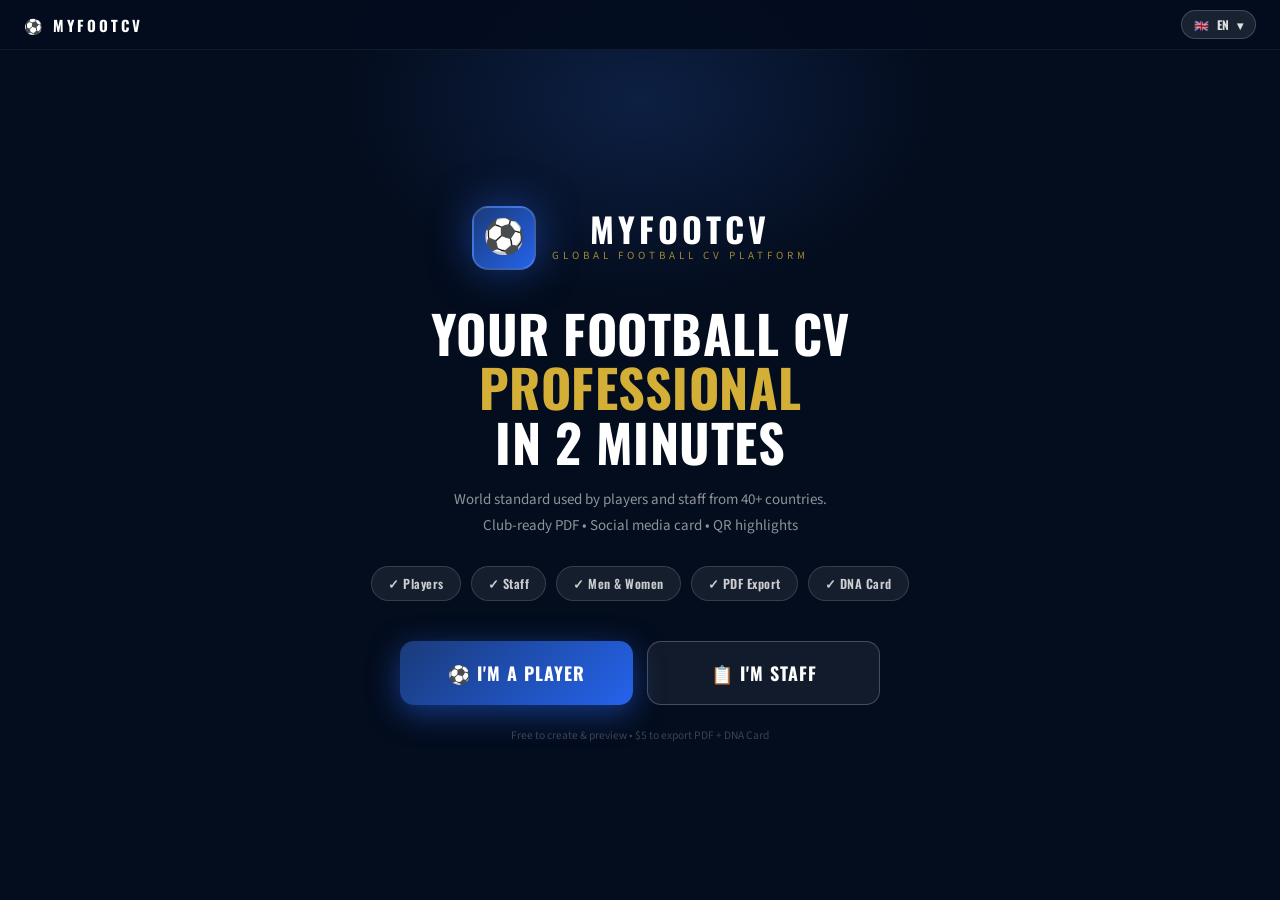
==== index.html @ 667c8ff7 "Initial commit: MyFootCV plateforme complete" ====
<!DOCTYPE html>
<html lang="fr">
<head>
<meta charset="UTF-8"/>
<meta name="viewport" content="width=device-width,initial-scale=1.0"/>
<title>MyFootCV — Global Football CV Platform</title>
<link href="https://fonts.googleapis.com/css2?family=Oswald:wght@400;500;600;700&family=Source+Sans+3:ital,wght@0,300;0,400;0,600;0,700;1,400;1,600&display=swap" rel="stylesheet"/>
<style>
*{box-sizing:border-box;margin:0;padding:0}
body{font-family:'Source Sans 3',sans-serif;background:#f0f3f8;color:#0B1B3F;min-height:100vh}
button,input,select,textarea{font-family:inherit;outline:none}
img{display:block}
.scr{display:none}
.scr.on{display:flex;flex-direction:column;min-height:100vh}
#s-landing{background:#040d1e;align-items:center;justify-content:center;position:relative;overflow:hidden}
#s-form{background:#f0f3f8}
#s-profile{background:linear-gradient(160deg,#e4e9f5,#d0d9ed)}
.nav{background:#0B1B3F;padding:10px 20px;display:flex;justify-content:space-between;align-items:center;position:sticky;top:0;z-index:100;border-bottom:2px solid #1A3B7A;flex-shrink:0;gap:10px}
.nav-logo{font-size:15px;font-family:'Oswald',sans-serif;font-weight:700;color:white;letter-spacing:3px;white-space:nowrap}
.nav-badge{background:#059669;color:white;padding:2px 9px;border-radius:9px;font-size:9px;font-weight:700;font-family:'Oswald',sans-serif;text-transform:uppercase;letter-spacing:1px}
.lang-wrap{position:relative}
.lang-btn{background:rgba(255,255,255,0.09);border:1px solid rgba(255,255,255,0.18);border-radius:20px;padding:5px 12px;cursor:pointer;display:flex;align-items:center;gap:7px;color:rgba(255,255,255,0.85);font-size:12px;font-weight:700;font-family:'Oswald',sans-serif;letter-spacing:0.5px;transition:background 0.15s;white-space:nowrap}
.lang-btn:hover{background:rgba(255,255,255,0.15)}
.lang-drop{position:absolute;top:calc(100% + 6px);right:0;background:#0d1f38;border:1px solid rgba(255,255,255,0.12);border-radius:12px;overflow:hidden;min-width:168px;box-shadow:0 16px 48px rgba(0,0,0,0.5);z-index:200;display:none}
.lang-drop.open{display:block}
.lang-item{width:100%;padding:10px 14px;border:none;background:transparent;cursor:pointer;text-align:left;display:flex;align-items:center;gap:10px;transition:background 0.1s}
.lang-item:hover{background:rgba(255,255,255,0.07)}
.lang-item.cur{background:rgba(37,99,235,0.25)}
.lang-name{font-size:13px;font-weight:700;color:white;font-family:'Oswald',sans-serif;text-transform:uppercase;letter-spacing:0.5px}
.lang-code{font-size:10px;color:rgba(255,255,255,0.35);text-transform:uppercase;letter-spacing:1px}
.landing-glow{position:absolute;top:-100px;left:50%;transform:translateX(-50%);width:600px;height:400px;border-radius:50%;background:radial-gradient(ellipse,rgba(26,59,122,0.4) 0%,transparent 70%);pointer-events:none}
.landing-inner{position:relative;z-index:1;text-align:center;max-width:660px;padding:90px 24px 40px}
.landing-logo-ico{width:64px;height:64px;background:linear-gradient(135deg,#1A3B7A,#2563EB);border-radius:16px;display:flex;align-items:center;justify-content:center;font-size:34px;box-shadow:0 0 40px rgba(37,99,235,0.5);border:2px solid rgba(255,255,255,0.15);flex-shrink:0}
.landing-h1{font-size:52px;font-family:'Oswald',sans-serif;font-weight:700;color:white;line-height:1.05;text-transform:uppercase;margin:0 0 18px;letter-spacing:0.5px}
.badge-pill{background:rgba(255,255,255,0.07);border:1px solid rgba(255,255,255,0.14);border-radius:20px;padding:7px 16px;font-size:12.5px;color:rgba(255,255,255,0.78);font-weight:600;font-family:'Oswald',sans-serif;letter-spacing:0.5px}
.btn-player{padding:18px 20px;background:linear-gradient(135deg,#1A3B7A,#2563EB);color:white;border:none;border-radius:14px;font-size:18px;font-weight:700;cursor:pointer;font-family:'Oswald',sans-serif;text-transform:uppercase;letter-spacing:1px;box-shadow:0 8px 30px rgba(37,99,235,0.5);transition:transform 0.15s;width:100%}
.btn-player:hover{transform:translateY(-2px)}
.btn-staff{padding:18px 20px;background:rgba(255,255,255,0.06);color:white;border:1.5px solid rgba(255,255,255,0.22);border-radius:14px;font-size:18px;font-weight:700;cursor:pointer;font-family:'Oswald',sans-serif;text-transform:uppercase;letter-spacing:1px;transition:all 0.15s;width:100%}
.btn-staff:hover{background:rgba(255,255,255,0.1)}
.lang-banner{position:fixed;top:0;left:50%;transform:translateX(-50%);z-index:300;background:#1A3B7A;border:1px solid rgba(37,99,235,0.5);border-radius:0 0 20px 20px;padding:8px 16px 8px 12px;display:flex;align-items:center;gap:10px;box-shadow:0 8px 32px rgba(0,0,0,0.4)}
.lang-banner span.txt{font-size:12px;color:rgba(255,255,255,0.85)}
.lang-banner strong{color:white}
.lang-banner-x{background:none;border:none;color:rgba(255,255,255,0.4);font-size:18px;cursor:pointer;margin-left:4px;padding:0;line-height:1}
.form-wrap{display:grid;grid-template-columns:420px 1fr;flex:1;overflow:hidden;height:calc(100vh - 50px)}
.form-left{border-right:1px solid #dde4ef;overflow-y:auto;background:white;padding:16px 18px 70px}
.form-right{overflow-y:auto;padding:28px;background:linear-gradient(160deg,#e4e9f5,#d0d9ed);display:flex;flex-direction:column;align-items:center;justify-content:center;gap:18px}
.steps{display:flex;gap:0;margin-bottom:14px}
.step-item{flex:1;cursor:pointer}
.step-bar{height:3px;border-radius:2px;margin-bottom:5px;transition:background 0.3s}
.step-bar.done{background:#059669}
.step-bar.active{background:#1A3B7A}
.step-bar.todo{background:#e5e9f5}
.step-lbl{font-size:10px;font-family:'Oswald',sans-serif;font-weight:600;text-transform:uppercase;letter-spacing:1px}
.step-lbl.done{color:#059669}
.step-lbl.active{color:#1A3B7A}
.step-lbl.todo{color:#aab}
.sh{font-size:10.5px;font-family:'Oswald',sans-serif;font-weight:700;color:#0B1B3F;text-transform:uppercase;letter-spacing:2px;border-left:3px solid #1A3B7A;padding-left:9px;margin:18px 0 10px}
.sh.gold{border-color:#D4AF37}
.fld{margin-bottom:10px}
.fld label{display:block;font-size:9.5px;font-weight:700;color:#5a6a7e;text-transform:uppercase;letter-spacing:1.2px;margin-bottom:4px;font-family:'Oswald',sans-serif}
.fld label .req{color:#dc2626;margin-left:2px}
.inp{width:100%;padding:9px 11px;border:1.5px solid #dde4ef;border-radius:8px;font-size:13px;color:#0B1B3F;background:white;transition:border-color 0.2s}
.inp:focus{border-color:#1A3B7A}
.sel{width:100%;padding:9px 11px;border:1.5px solid #dde4ef;border-radius:8px;font-size:13px;color:#0B1B3F;background:white;cursor:pointer;transition:border-color 0.2s}
.sel:focus{border-color:#1A3B7A}
.g2{display:grid;grid-template-columns:1fr 1fr;gap:8px}
.g3{display:grid;grid-template-columns:1fr 1fr 1fr;gap:8px}
.g21{display:grid;grid-template-columns:1fr 74px;gap:8px}
.gender-btn{flex:1;padding:9px 6px;border:2px solid #dde4ef;border-radius:8px;background:white;color:#888;font-size:12px;font-weight:700;cursor:pointer;font-family:'Oswald',sans-serif;text-transform:uppercase;transition:all 0.15s}
.gender-btn.active-M{border-color:#1A3B7A;background:#1A3B7A;color:white}
.gender-btn.active-F{border-color:#be185d;background:#be185d;color:white}
.gender-btn.active-X{border-color:#7C3AED;background:#7C3AED;color:white}
.photo-upload{width:74px;height:84px;border:1.5px dashed #1A3B7A;border-radius:8px;background:#f4f6fb;cursor:pointer;display:flex;flex-direction:column;align-items:center;justify-content:center;overflow:hidden;flex-shrink:0;position:relative}
.photo-upload img{position:absolute;inset:0;width:100%;height:100%;object-fit:cover;object-position:top}
.photo-txt{font-size:7.5px;color:#1A3B7A;font-weight:700;font-family:'Oswald',sans-serif;margin-top:3px;text-align:center;line-height:1.3;text-transform:uppercase}
.nat-btn{width:100%;padding:9px 11px;border:1.5px solid #dde4ef;border-radius:8px;font-size:13px;color:#0B1B3F;background:white;cursor:pointer;text-align:left;display:flex;align-items:center;gap:8px;transition:border-color 0.2s}
.nat-btn:hover,.nat-btn.open{border-color:#1A3B7A}
.nat-drop-box{position:absolute;top:calc(100% + 3px);left:0;right:0;z-index:100;background:white;border:1.5px solid #dde4ef;border-radius:9px;box-shadow:0 12px 40px rgba(0,0,0,0.15);overflow:hidden;display:none}
.nat-drop-box.open{display:block}
.nat-list{max-height:220px;overflow-y:auto}
.nat-opt{width:100%;padding:7px 11px;border:none;border-bottom:1px solid #f8f8f8;background:white;cursor:pointer;text-align:left;display:flex;align-items:center;gap:8px;font-size:12.5px;color:#0B1B3F}
.nat-opt:hover,.nat-opt.sel{background:#eff6ff}
.vid-tabs{display:flex;gap:0;border:1.5px solid rgba(26,59,122,0.2);border-radius:8px;overflow:hidden;background:#f4f6fb;margin-bottom:8px}
.vid-tab{flex:1;padding:7px 8px;border:none;cursor:pointer;background:transparent;color:#888;font-size:11px;font-weight:700;font-family:'Oswald',sans-serif;text-transform:uppercase;letter-spacing:0.5px;transition:all 0.15s}
.vid-tab.active{background:#1A3B7A;color:white}
.vid-ok{margin-top:5px;display:flex;align-items:center;gap:7px;padding:6px 10px;background:#f0fdf4;border-radius:7px;border:1px solid #bbf7d0;font-size:11px;color:#059669;font-weight:600}
.vid-ok a{margin-left:auto;color:#1A3B7A;font-weight:600;text-decoration:none;font-size:11px}
.vid-drop-zone{border:2px dashed rgba(26,59,122,0.35);border-radius:9px;padding:18px 16px;background:#f4f6fb;cursor:pointer;text-align:center;transition:all 0.2s}
.vid-drop-zone:hover{border-color:#1A3B7A}
.vid-file-ok{background:#f0fdf4;border:1.5px solid #bbf7d0;border-radius:9px;padding:10px 13px;display:flex;align-items:center;gap:10px}
.picker-wrap{position:relative}
.picker-q{width:100%;padding:9px 11px 9px 30px;border:1.5px solid #dde4ef;border-radius:8px;font-size:13px;color:#0B1B3F;background:white}
.picker-list-box{border:1.5px solid #dde4ef;border-radius:8px;overflow:hidden;max-height:200px;overflow-y:auto;background:white;box-shadow:0 4px 16px rgba(0,0,0,0.08);margin-top:3px;display:none}
.picker-list-box.open{display:block}
.picker-item{width:100%;padding:8px 12px;border:none;border-bottom:1px solid #f5f5f5;background:white;cursor:pointer;text-align:left;display:flex;align-items:center;gap:9px;transition:background 0.1s}
.picker-item:hover{background:#f8faff}
.picker-item-name{font-size:12px;font-weight:700;color:#0B1B3F;font-family:'Oswald',sans-serif;text-transform:uppercase}
.picker-item-sub{font-size:9.5px;color:#888;margin-top:1px;display:flex;align-items:center;gap:4px}
.picker-sel{border:1.5px solid rgba(26,59,122,0.3);border-radius:9px;padding:9px 12px;background:#f0f6ff;display:flex;align-items:center;gap:9px}
.picker-sel.club{border-color:rgba(5,150,105,0.4);background:#f0fdf4}
.picker-clear{background:none;border:1px solid #fecaca;border-radius:5px;color:#dc2626;font-size:10px;font-weight:700;padding:3px 7px;margin-left:auto;font-family:'Oswald',sans-serif;text-transform:uppercase;cursor:pointer}
.picker-add{width:100%;margin-top:5px;padding:8px;border:1.5px dashed rgba(26,59,122,0.3);border-radius:7px;background:#f8faff;color:#1A3B7A;font-size:11px;font-weight:700;font-family:'Oswald',sans-serif;text-transform:uppercase;letter-spacing:0.5px;cursor:pointer;display:flex;align-items:center;justify-content:center;gap:5px}
.lvl{font-size:9.5px;font-weight:700;padding:1px 6px;border-radius:3px}
.lvl-d1{color:#2563EB;background:rgba(37,99,235,0.1)}
.lvl-d2{color:#059669;background:rgba(5,150,105,0.1)}
.lvl-d3{color:#D97706;background:rgba(217,119,6,0.1)}
.lvl-sp{color:#7C3AED;background:rgba(124,58,237,0.1)}
.lvl-am{color:#6B7280;background:rgba(107,114,128,0.1)}
.lvl-co{color:#D4AF37;background:rgba(212,175,55,0.1)}
.lvl-nt{color:#DC2626;background:rgba(220,38,38,0.1)}
.slider-box{background:#f4f6fb;border-radius:9px;padding:12px 12px 8px;border:1px solid #dde4ef;margin-bottom:10px}
.slider-row{margin-bottom:8px}
.slider-head{display:flex;justify-content:space-between;margin-bottom:3px}
.slider-lbl{font-size:11px;color:#5a6a7e;font-family:'Oswald',sans-serif;font-weight:500;text-transform:uppercase;letter-spacing:0.5px}
.slider-val{font-size:14px;font-weight:800;font-family:'Oswald',sans-serif;color:#1A3B7A}
input[type=range]{width:100%;accent-color:#1A3B7A;height:4px;cursor:pointer}
.career-entry{background:#f4f6fb;border-radius:9px;padding:10px;margin-bottom:8px;border:1.5px solid #e8edf5;position:relative}
.career-entry.cur{background:rgba(26,59,122,0.04);border-color:rgba(26,59,122,0.2)}
.career-logo-up{width:48px;height:48px;border:1.5px dashed #1A3B7A;border-radius:8px;background:white;cursor:pointer;display:flex;flex-direction:column;align-items:center;justify-content:center;overflow:hidden;flex-shrink:0}
.career-logo-up img{width:100%;height:100%;object-fit:contain}
.badge-cur{font-size:9px;background:#1A3B7A;color:white;padding:2px 7px;border-radius:5px;font-weight:700;font-family:'Oswald',sans-serif;text-transform:uppercase}
.entry-rm{position:absolute;top:5px;right:8px;background:none;border:none;color:#aaa;font-size:18px;cursor:pointer;line-height:1;padding:0}
.hon-entry{background:#fefdf0;border-radius:9px;padding:10px 12px;margin-bottom:8px;border:1.5px solid #f0dfa0;position:relative}
.add-btn{width:100%;padding:8px;border-radius:7px;background:none;display:flex;align-items:center;justify-content:center;gap:6px;font-size:12px;font-weight:700;cursor:pointer;transition:all 0.15s;font-family:'Oswald',sans-serif;text-transform:uppercase}
.add-blue{border:1.5px dashed #1A3B7A;color:#1A3B7A}
.add-blue:hover{background:#f0f4fb}
.add-gold{border:1.5px dashed #D4AF37;color:#D4AF37}
.add-gold:hover{background:#fefdf0}
.btn-back{padding:11px;border:1.5px solid #dde4ef;border-radius:9px;background:white;color:#888;font-size:12px;font-weight:700;cursor:pointer;font-family:'Oswald',sans-serif;text-transform:uppercase;width:100%}
.btn-next{padding:11px;background:linear-gradient(135deg,#1A3B7A,#2563EB);color:white;border:none;border-radius:9px;font-size:12.5px;font-weight:700;cursor:pointer;font-family:'Oswald',sans-serif;text-transform:uppercase;letter-spacing:1px;width:100%}
.btn-save{padding:12px;border:none;border-radius:9px;font-size:13px;font-weight:700;cursor:pointer;font-family:'Oswald',sans-serif;text-transform:uppercase;letter-spacing:0.5px;width:100%;transition:all 0.2s}
.btn-save.ok{background:linear-gradient(135deg,#059669,#047857);color:white;box-shadow:0 4px 16px rgba(5,150,105,0.4)}
.btn-save.no{background:#e2e8f0;color:#aaa;cursor:default}
.err-save{margin-top:8px;padding:8px 12px;background:#fef2f2;border-radius:7px;border:1px solid #fecaca;font-size:11.5px;color:#dc2626;display:flex;align-items:center;gap:6px}
.prev-card{background:white;border-radius:12px;padding:22px 26px;border:1px solid #dde4ef;text-align:center;max-width:360px;box-shadow:0 4px 20px rgba(0,0,0,0.07)}
.prev-pill{padding:4px 12px;border-radius:14px;font-size:11px;font-weight:600}
.type-btn{padding:4px 11px;border:none;border-radius:6px;font-size:10.5px;font-weight:700;cursor:pointer;font-family:'Oswald',sans-serif;text-transform:uppercase;transition:all 0.2s}
.type-btn.act{background:#1A3B7A;color:white}
.type-btn.inact{background:rgba(255,255,255,0.08);color:white}
.modal-ov{position:fixed;inset:0;background:rgba(0,0,0,0.75);z-index:500;display:none;align-items:center;justify-content:center;padding:16px}
.modal-ov.open{display:flex}
.modal-box{background:white;border-radius:16px;width:100%;max-width:460px;box-shadow:0 32px 80px rgba(0,0,0,0.4);overflow:hidden;max-height:90vh;overflow-y:auto}
.modal-hd{padding:14px 20px;display:flex;justify-content:space-between;align-items:center}
.modal-hd-blue{background:linear-gradient(135deg,#0B1B3F,#1A3B7A)}
.modal-hd-green{background:linear-gradient(135deg,#059669,#047857)}
.modal-title{font-size:14px;font-family:'Oswald',sans-serif;font-weight:700;color:white;text-transform:uppercase;letter-spacing:1px}
.modal-sub-t{font-size:10.5px;color:rgba(255,255,255,0.5);margin-top:2px}
.modal-close{background:rgba(255,255,255,0.1);border:none;width:28px;height:28px;border-radius:7px;color:white;font-size:17px;cursor:pointer;display:flex;align-items:center;justify-content:center}
.modal-body{padding:18px 20px 20px}
.logo-up-box{border:2px dashed #dc2626;border-radius:10px;background:#fff5f5;cursor:pointer;display:flex;flex-direction:column;align-items:center;justify-content:center;overflow:hidden;transition:all 0.2s}
.logo-up-box.has{border-color:#059669;background:#f0fdf4}
.logo-up-box img{width:100%;height:100%;object-fit:contain}
.modal-ok-banner{background:linear-gradient(135deg,#f0fdf4,#dcfce7);border:1px solid #bbf7d0;border-radius:7px;padding:8px 11px;margin-bottom:12px;display:flex;gap:7px;align-items:center;font-size:10.5px;color:#14532d;line-height:1.5}
.modal-err{text-align:center;margin-top:8px;font-size:11px;color:#dc2626;font-weight:600;display:none}
.profile-body{padding:26px 24px 60px;display:flex;flex-direction:column;align-items:center;gap:20px}
.success-banner{width:100%;max-width:640px;background:linear-gradient(135deg,#f0fdf4,#dcfce7);border-radius:11px;padding:13px 18px;border:1px solid #bbf7d0;display:flex;align-items:center;gap:12px}
.cv-toggle-btn{padding:9px 18px;border-radius:9px;font-size:12px;font-weight:700;font-family:'Oswald',sans-serif;text-transform:uppercase;letter-spacing:0.5px;cursor:pointer;transition:all 0.2s}
.cv-toggle-btn.act{background:#1A3B7A;color:white;border:2px solid #1A3B7A}
.cv-toggle-btn.inact{background:white;color:#888;border:2px solid #dde4ef}
.action-grid{width:100%;max-width:640px;display:grid;grid-template-columns:1fr 1fr 1fr;gap:9px}
.action-btn{padding:12px 8px;border-radius:9px;cursor:pointer;text-align:center;border:none}
.action-btn.prim{background:linear-gradient(135deg,#1A3B7A,#2563EB);box-shadow:0 4px 20px rgba(26,59,122,0.35)}
.action-btn.sec{background:white;border:1.5px solid #dde4ef;box-shadow:0 2px 8px rgba(0,0,0,0.06)}
.action-lbl{font-size:12px;font-weight:700;font-family:'Oswald',sans-serif;text-transform:uppercase;margin-bottom:3px}
.action-btn.prim .action-lbl{color:white}
.action-btn.sec .action-lbl{color:#0B1B3F}
.action-sub{font-size:10px}
.action-btn.prim .action-sub{color:rgba(255,255,255,0.6)}
.action-btn.sec .action-sub{color:#888}
.plans-box{width:100%;max-width:640px;background:white;border-radius:11px;padding:16px 18px;border:1px solid #dde4ef;box-shadow:0 2px 12px rgba(0,0,0,0.06)}
.plan-card{border-radius:9px;padding:12px 8px;text-align:center}
.plan-card.pro{border:2px solid #1A3B7A;background:#eff6ff}
.plan-card.oth{border:2px solid #e2e8f0;background:white}
#cv-out{width:100%;display:flex;justify-content:center;overflow-x:auto}
.cv-wrap{width:620px;flex-shrink:0}
.cv-bg{background:#edf0f5;font-family:'Source Sans 3',sans-serif;box-shadow:0 20px 80px rgba(0,0,0,0.22);overflow:hidden;border:1px solid #c8d0de}
.cv-hd{background:white;padding:22px 26px 18px;position:relative;border-bottom:3px solid #dde4ef}
.cv-topbar{position:absolute;top:0;left:0;right:0;height:5px;background:linear-gradient(90deg,#1A3B7A,#2563EB)}
.cv-name{font-size:40px;font-family:'Oswald',sans-serif;font-weight:700;color:#0B1B3F;line-height:1;text-transform:uppercase;letter-spacing:1px}
.cv-role-lbl{font-size:16px;font-family:'Oswald',sans-serif;font-weight:600;text-transform:uppercase;letter-spacing:2.5px;margin-top:5px}
.cv-hr{border:none;border-top:1.5px solid #e5e9f0;margin:12px 0 10px}
.cv-info{display:flex;align-items:center;gap:12px;font-size:13.5px;flex-wrap:wrap}
.cv-sep{color:#ccc}
.cv-body{display:grid;grid-template-columns:200px 160px 1fr;min-height:380px}
.cv-col{border-right:1.5px solid #d8dfe8;padding:18px}
.cv-col:last-child{border-right:none}
.cv-col-title{font-size:13px;font-family:'Oswald',sans-serif;font-weight:700;color:#1A3B7A;text-transform:uppercase;letter-spacing:2px;border-bottom:2px solid #1A3B7A;padding-bottom:6px;margin-bottom:14px}
.stat-row{margin-bottom:9px}
.stat-hd{display:flex;align-items:center;gap:8px;margin-bottom:4px}
.stat-ic{font-size:15px;line-height:1;flex-shrink:0}
.stat-lbl{flex:1;font-size:13px;font-weight:600;color:#1a2740}
.stat-num{font-size:17px;font-weight:900;font-family:'Oswald',sans-serif;color:#0B1B3F;min-width:26px;text-align:right}
.stat-bar-bg{height:7px;background:#dde6ef;border-radius:4px;overflow:hidden}
.stat-bar-fill{height:100%;border-radius:4px}
.cv-pitch-col{display:flex;flex-direction:column;align-items:center;gap:8px;padding:18px 10px}
.career-club-logo{width:36px;height:36px;border-radius:5px;border:1.5px solid #dde4ef;overflow:hidden;background:#f0f3f8;display:flex;align-items:center;justify-content:center;flex-shrink:0}
.career-club-logo img{width:100%;height:100%;object-fit:contain}
.now-badge{font-size:9px;background:#1A3B7A;color:white;padding:2px 6px;border-radius:5px;font-weight:700;font-family:'Oswald',sans-serif;text-transform:uppercase}
.hon-section{background:#f5f7fb;border-top:1.5px solid #d8dfe8;padding:14px 22px 16px}
.hon-grid{display:grid;grid-template-columns:1fr 1fr;gap:0 28px}
.hon-row{display:flex;align-items:flex-start;gap:8px;margin-bottom:8px}
.cv-foot{background:#0B1B3F;padding:8px 22px;display:flex;justify-content:space-between;align-items:center}
.paywall-box{background:white;border-radius:16px;padding:28px;max-width:380px;width:100%;box-shadow:0 24px 80px rgba(0,0,0,0.4)}
@keyframes slideDown{from{opacity:0;transform:translateX(-50%) translateY(-12px)}to{opacity:1;transform:translateX(-50%) translateY(0)}}
@media(max-width:768px){
  .form-wrap{grid-template-columns:1fr;height:auto}
  .form-right{display:none}
  .cv-body{grid-template-columns:1fr}
  .landing-h1{font-size:36px}
}
</style>
</head>
<body>
<div id="lang-banner" class="lang-banner" style="display:none;animation:slideDown 0.4s ease">
  <span id="b-flag" style="font-size:16px">🇫🇷</span>
  <span class="txt"><span id="b-lbl">Langue détectée :</span> <strong id="b-lang">Français</strong></span>
  <button class="lang-banner-x" onclick="dismissBanner()">×</button>
</div>

<div class="scr on" id="s-landing">
  <div style="position:fixed;top:0;left:0;right:0;z-index:50;background:rgba(4,13,30,0.9);backdrop-filter:blur(12px);border-bottom:1px solid rgba(255,255,255,0.06);padding:10px 24px;display:flex;justify-content:space-between;align-items:center">
    <div class="nav-logo">⚽ MYFOOTCV</div>
    <div class="lang-wrap"><button class="lang-btn" id="lb-landing" onclick="toggleDrop('ld-landing',this)"><span id="lf-landing">🇫🇷</span><span id="lc-landing">FR</span>▾</button><div class="lang-drop" id="ld-landing"></div></div>
  </div>
  <div class="landing-glow"></div>
  <div class="landing-inner">
    <div style="display:flex;align-items:center;justify-content:center;gap:16px;margin-bottom:36px">
      <div class="landing-logo-ico">⚽</div>
      <div>
        <div style="font-size:34px;font-family:'Oswald',sans-serif;font-weight:700;color:white;letter-spacing:4px;text-transform:uppercase;line-height:1">MYFOOTCV</div>
        <div style="font-size:11px;color:rgba(212,175,55,0.75);letter-spacing:4px;text-transform:uppercase;margin-top:2px">GLOBAL FOOTBALL CV PLATFORM</div>
      </div>
    </div>
    <h1 class="landing-h1" id="l-h1">TON CV FOOTBALL<br/><span style="color:#D4AF37" id="l-h2">PROFESSIONNEL</span><br/><span id="l-h3">EN 2 MINUTES</span></h1>
    <p style="font-size:15px;color:rgba(255,255,255,0.55);line-height:1.7;margin:0 0 28px" id="l-sub">Standard mondial utilisé par les joueurs et staff de 40+ pays.<br/>PDF club-ready • Card réseaux sociaux • QR highlights</p>
    <div style="display:flex;flex-wrap:wrap;gap:10px;justify-content:center;margin-bottom:40px" id="l-badges"></div>
    <div style="display:grid;grid-template-columns:1fr 1fr;gap:14px;max-width:480px;margin:0 auto">
      <button class="btn-player" id="l-btnP" onclick="goForm('player')">⚽ JE SUIS JOUEUR</button>
      <button class="btn-staff" id="l-btnS" onclick="goForm('staff')">📋 JE SUIS STAFF</button>
    </div>
    <div style="margin-top:22px;font-size:11.5px;color:rgba(255,255,255,0.22)" id="l-price">Gratuit pour créer &amp; prévisualiser • $5 pour exporter PDF + DNA Card</div>
  </div>
</div>

<div class="scr" id="s-form">
  <div class="nav">
    <button style="background:none;border:none;color:rgba(255,255,255,0.45);font-size:12.5px;font-weight:600;cursor:pointer" id="nav-home" onclick="goLanding()">← Accueil</button>
    <div style="display:flex;align-items:center;gap:10px">
      <div class="nav-logo">⚽ MYFOOTCV</div>
      <div style="display:flex;gap:6px">
        <button class="type-btn act" id="tb-player" onclick="setType('player')">⚽ Joueur</button>
        <button class="type-btn inact" id="tb-staff" onclick="setType('staff')">📋 Staff</button>
      </div>
    </div>
    <div class="lang-wrap"><button class="lang-btn" id="lb-form" onclick="toggleDrop('ld-form',this)"><span id="lf-form">🇫🇷</span><span id="lc-form">FR</span>▾</button><div class="lang-drop" id="ld-form"></div></div>
  </div>
  <div class="form-wrap">
    <div class="form-left" id="form-panel">
      <div class="steps" id="step-ind"></div>
      <div id="step-content"></div>
    </div>
    <div class="form-right">
      <div style="font-size:11px;font-family:'Oswald',sans-serif;font-weight:600;color:#8a9ab5;text-transform:uppercase;letter-spacing:2px;text-align:center" id="prev-lbl">Aperçu CV</div>
      <div class="prev-card">
        <div style="font-size:42px;margin-bottom:14px">📋</div>
        <div style="font-size:15px;font-family:'Oswald',sans-serif;font-weight:700;color:#0B1B3F;text-transform:uppercase;letter-spacing:1px;margin-bottom:8px" id="prev-title">Remplissez le formulaire</div>
        <div style="font-size:12px;color:#8a9ab5;line-height:1.7;margin-bottom:16px" id="prev-sub">Votre CV apparaîtra après avoir cliqué sur<br/><strong style="color:#059669">✓ Enregistrer</strong></div>
        <div style="display:flex;gap:8px;justify-content:center;flex-wrap:wrap">
          <div class="prev-pill" style="background:#f0f3f8;color:#6b7a94" id="pill-lg">100+ championnats</div>
          <div class="prev-pill" style="background:#f0fdf4;color:#059669" id="pill-cl">0 clubs</div>
        </div>
      </div>
    </div>
  </div>
</div>

<div class="scr" id="s-profile">
  <div class="nav">
    <div style="display:flex;align-items:center;gap:10px">
      <div class="nav-logo">⚽ MYFOOTCV</div>
      <div class="nav-badge" id="p-saved">✓ CV ENREGISTRÉ</div>
    </div>
    <div style="display:flex;gap:7px;align-items:center">
      <button onclick="goEdit()" style="padding:5px 11px;border:1px solid rgba(255,255,255,0.2);border-radius:6px;background:rgba(255,255,255,0.07);color:white;font-size:10.5px;font-weight:700;cursor:pointer;font-family:'Oswald',sans-serif;text-transform:uppercase" id="p-edit-btn">✏️ Modifier</button>
      <button onclick="openPaywall()" style="padding:5px 13px;background:linear-gradient(135deg,#1A3B7A,#D4AF37);border:none;border-radius:6px;color:white;font-size:10.5px;font-weight:700;cursor:pointer;font-family:'Oswald',sans-serif;text-transform:uppercase;letter-spacing:0.5px" id="p-export-btn">↓ Export PDF — $5</button>
      <button onclick="goNew()" style="padding:5px 11px;border:1px solid rgba(255,255,255,0.2);border-radius:6px;background:rgba(255,255,255,0.05);color:rgba(255,255,255,0.65);font-size:10.5px;font-weight:700;cursor:pointer;font-family:'Oswald',sans-serif;text-transform:uppercase" id="p-new-btn">+ Nouveau</button>
      <div class="lang-wrap"><button class="lang-btn" id="lb-prof" onclick="toggleDrop('ld-prof',this)"><span id="lf-prof">🇫🇷</span><span id="lc-prof">FR</span>▾</button><div class="lang-drop" id="ld-prof"></div></div>
    </div>
  </div>
  <div class="profile-body">
    <div class="success-banner">
      <div style="width:38px;height:38px;background:#059669;border-radius:8px;display:flex;align-items:center;justify-content:center;font-size:18px;flex-shrink:0">✓</div>
      <div style="flex:1">
        <div style="font-size:13px;font-family:'Oswald',sans-serif;font-weight:700;color:#14532d;text-transform:uppercase;letter-spacing:0.5px" id="p-ok-title">CV enregistré avec succès !</div>
        <div style="font-size:11px;color:#166534;margin-top:1px" id="p-ok-sub">Exportez en PDF + DNA Card pour partager avec des clubs et agents</div>
      </div>
      <button onclick="openPaywall()" style="flex-shrink:0;padding:7px 13px;background:#059669;color:white;border:none;border-radius:7px;font-size:11px;font-weight:700;cursor:pointer;font-family:'Oswald',sans-serif;text-transform:uppercase" id="p-exp-sm">Exporter →</button>
    </div>
    <div style="display:flex;gap:8px" id="cv-toggle">
      <button class="cv-toggle-btn act" onclick="setActiveCV('pdf')" id="tgl-pdf">📄 CV PDF Club</button>
      <button class="cv-toggle-btn inact" onclick="setActiveCV('dna')" id="tgl-dna">🎮 DNA Card</button>
    </div>
    <div id="cv-out"></div>
    <div class="action-grid">
      <button class="action-btn prim" onclick="openPaywall()">
        <div class="action-lbl">📄 Exporter PDF</div>
        <div class="action-sub">PDF + QR • $5</div>
      </button>
      <button class="action-btn sec" onclick="goEdit()">
        <div class="action-lbl">✏️ Modifier CV</div>
        <div class="action-sub">Retoucher les infos</div>
      </button>
      <button class="action-btn sec" onclick="goNew()">
        <div class="action-lbl">⚽ Nouveau CV</div>
        <div class="action-sub">Joueur ou Staff</div>
      </button>
    </div>

    <!-- 🤝 Programme de parrainage -->
    <div id="referral-section" style="width:100%;max-width:640px;background:linear-gradient(135deg,#eff6ff,#dbeafe);border:1.5px solid #93c5fd;border-radius:12px;padding:16px 18px;box-shadow:0 4px 14px rgba(26,59,122,0.08)">
      <div style="display:flex;align-items:center;gap:10px;margin-bottom:10px">
        <div style="width:38px;height:38px;background:linear-gradient(135deg,#1A3B7A,#2563EB);border-radius:9px;display:flex;align-items:center;justify-content:center;font-size:20px;flex-shrink:0">🤝</div>
        <div style="flex:1">
          <div style="font-size:13px;font-family:'Oswald',sans-serif;font-weight:700;color:#0B1B3F;text-transform:uppercase;letter-spacing:0.8px">Programme de Parrainage</div>
          <div style="font-size:11px;color:#1e3a8a;margin-top:1px">Gagnez <strong>15% de commission</strong> sur chaque achat avec votre code</div>
        </div>
      </div>

      <div style="display:grid;grid-template-columns:1.4fr 1fr;gap:10px;margin-bottom:10px">
        <!-- Code de parrainage -->
        <div style="background:white;border:2px dashed #1A3B7A;border-radius:9px;padding:11px 13px;text-align:center;position:relative">
          <div style="font-size:9px;font-family:'Oswald',sans-serif;font-weight:700;color:#888;text-transform:uppercase;letter-spacing:1.2px;margin-bottom:5px">Votre code unique</div>
          <div id="ref-code-display" style="font-family:monospace;font-size:18px;font-weight:900;color:#1A3B7A;letter-spacing:2px">—</div>
          <button onclick="copyRefCode()" style="margin-top:6px;padding:5px 11px;background:#1A3B7A;color:white;border:none;border-radius:6px;font-size:10px;font-weight:700;font-family:'Oswald',sans-serif;text-transform:uppercase;letter-spacing:0.5px;cursor:pointer">📋 Copier</button>
        </div>
        <!-- Stats -->
        <div style="background:white;border:1px solid #93c5fd;border-radius:9px;padding:11px;display:flex;flex-direction:column;justify-content:center;gap:5px">
          <div style="display:flex;align-items:baseline;gap:5px">
            <span id="ref-total-sales" style="font-size:20px;font-family:'Oswald',sans-serif;font-weight:900;color:#0B1B3F">0</span>
            <span style="font-size:10px;color:#888;text-transform:uppercase;font-weight:600;letter-spacing:0.5px">ventes</span>
          </div>
          <div style="display:flex;align-items:baseline;gap:5px">
            <span id="ref-total-earned" style="font-size:20px;font-family:'Oswald',sans-serif;font-weight:900;color:#059669">$0.00</span>
            <span style="font-size:10px;color:#888;text-transform:uppercase;font-weight:600;letter-spacing:0.5px">gagnés</span>
          </div>
        </div>
      </div>

      <div style="font-size:10.5px;color:#1e40af;line-height:1.5;background:rgba(255,255,255,0.5);border-radius:6px;padding:7px 10px">
        💡 <strong>Comment ça marche :</strong> Partagez votre code avec vos amis joueurs / staff. Quand ils créent leur CV et achètent (PDF $5 ou modification $1), <strong>vous touchez 15% automatiquement</strong>.
      </div>
    </div>
  </div>
</div>

<div class="modal-ov" id="m-league" onclick="closeMod('m-league',event)">
  <div class="modal-box" onclick="event.stopPropagation()">
    <div class="modal-hd modal-hd-blue">
      <div>
        <div class="modal-title">➕ Ajouter un championnat</div>
        <div class="modal-sub-t">Logo + Nom + Pays + Niveau</div>
      </div>
      <button class="modal-close" onclick="closeMod('m-league')">×</button>
    </div>
    <div class="modal-body">
      <div style="margin-bottom:14px">
        <label style="display:block;font-size:9px;font-weight:700;color:#dc2626;text-transform:uppercase;letter-spacing:1px;margin-bottom:6px;font-family:'Oswald',sans-serif">Logo *</label>
        <div onclick="document.getElementById('ml-f').click()" class="logo-up-box" id="ml-box" style="width:110px;height:110px;cursor:pointer">
          <span style="font-size:38px">🏆</span>
          <span style="font-size:8px;color:#dc2626;font-weight:700;font-family:'Oswald',sans-serif;margin-top:6px;text-align:center;line-height:1.4;text-transform:uppercase">Uploader logo</span>
        </div>
        <input type="file" id="ml-f" accept="image/*" style="display:none" onchange="handleLogo('ml',event)">
        <div id="ml-ok" style="display:none;background:#f0fdf4;border:1px solid #bbf7d0;border-radius:8px;padding:8px 12px;font-size:12px;color:#059669;font-weight:600;margin-top:6px">✅ Logo uploadé</div>
      </div>
      <div class="fld"><label>Nom <span class="req">*</span></label><input class="inp" id="ml-name" placeholder="Ex: National 2, Régional 1, Premier League..." oninput="updateMLSubmit()"></div>
      <div class="g2">
        <div class="fld"><label>Pays <span class="req">*</span></label><select class="sel" id="ml-country" onchange="updateMLSubmit()"></select></div>
        <div class="fld"><label>Niveau</label><select class="sel" id="ml-level"><option>Pro D1</option><option>Pro D2</option><option>Pro D3</option><option>Semi-Pro</option><option>Amateur</option><option>Continental</option><option>National Team</option></select></div>
      </div>
      <div class="fld"><label>Continent</label>
        <select class="sel" id="ml-cont">
          <option value="Autre">🌍 Non précisé</option>
          <option value="Europe">🌍 Europe</option>
          <option value="Afrique">🌍 Afrique</option>
          <option value="Amériques">🌎 Amériques</option>
          <option value="Asie">🌏 Asie</option>
          <option value="International">🏆 International</option>
        </select>
      </div>
      <div class="g2" style="margin-top:12px">
        <button class="btn-back" onclick="closeMod('m-league')">Annuler</button>
        <button id="ml-sub" onclick="submitLeague()" style="padding:11px;border:none;border-radius:8px;background:#e2e8f0;color:#aaa;font-size:13px;font-weight:700;font-family:'Oswald',sans-serif;text-transform:uppercase;cursor:pointer">🌍 Ajouter</button>
      </div>
      <div id="ml-err" class="modal-err">⚠️ Logo + Nom + Pays obligatoires</div>
    </div>
  </div>
</div>

<div class="modal-ov" id="m-club" onclick="closeMod('m-club',event)">
  <div class="modal-box" onclick="event.stopPropagation()">
    <div class="modal-hd modal-hd-green"><div><div class="modal-title">⚽ Ajouter un club</div><div class="modal-sub-t">Logo + Nom + Pays</div></div><button class="modal-close" onclick="closeMod('m-club')">×</button></div>
    <div class="modal-body">
      <div style="display:grid;grid-template-columns:100px 1fr;gap:14px;margin-bottom:12px">
        <div>
          <label style="display:block;font-size:9px;font-weight:700;color:#dc2626;text-transform:uppercase;letter-spacing:1px;margin-bottom:4px;font-family:'Oswald',sans-serif">Logo *</label>
          <div onclick="document.getElementById('mc-f').click()" class="logo-up-box" id="mc-box" style="width:100px;height:100px"><span style="font-size:34px">⚽</span><span style="font-size:8px;color:#1A3B7A;font-weight:700;font-family:'Oswald',sans-serif;margin-top:5px;text-align:center;line-height:1.3;text-transform:uppercase">Upload<br>Logo *</span></div>
          <input type="file" id="mc-f" accept="image/*" style="display:none" onchange="handleLogo('mc',event)">
          <div id="mc-ok" style="display:none;margin-top:4px;font-size:9px;color:#059669;font-weight:600;text-align:center">✅ OK</div>
        </div>
        <div>
          <div class="fld" style="margin-bottom:7px"><label>Nom <span class="req">*</span></label><input class="inp" id="mc-name" placeholder="Ex: PSG, Olympique de Marseille..." oninput="updateMCSubmit()"></div>
          <div class="fld" style="margin:0"><label>Pays <span class="req">*</span></label><select class="sel" id="mc-country" onchange="updateMCSubmit()"></select></div>
        </div>
      </div>
      <div class="g2">
        <div class="fld"><label>Ville</label><input class="inp" id="mc-city" placeholder="Ex: Paris, Lyon, Madrid..."></div>
        <div class="fld"><label>Fondé</label><input class="inp" id="mc-year" type="number" placeholder="1970"></div>
      </div>
      <div class="g2" style="margin-top:10px">
        <button class="btn-back" onclick="closeMod('m-club')">Annuler</button>
        <button id="mc-sub" onclick="submitClub()" style="padding:10px;border:none;border-radius:8px;background:#e2e8f0;color:#aaa;font-size:12.5px;font-weight:700;font-family:'Oswald',sans-serif;text-transform:uppercase;cursor:pointer">🌍 Ajouter</button>
      </div>
      <div id="mc-err" class="modal-err">⚠️ Logo + Nom + Pays obligatoires</div>
    </div>
  </div>
</div>

<!-- Modal Admin — Gestion codes promo + parrainages -->
<div class="modal-ov" id="m-admin" onclick="closeMod('m-admin',event)">
  <div class="modal-box" style="max-width:580px" onclick="event.stopPropagation()">
    <div class="modal-hd modal-hd-blue">
      <div>
        <div class="modal-title">🔐 ADMIN — Codes Promo &amp; Parrainages</div>
        <div class="modal-sub-t">Créer / gérer les codes promo • Suivre les parrainages</div>
      </div>
      <button class="modal-close" onclick="closeMod('m-admin')">×</button>
    </div>
    <div class="modal-body" style="padding:16px 18px">
      <!-- Onglets -->
      <div style="display:flex;gap:0;border-bottom:2px solid #e2e8f0;margin-bottom:14px">
        <button id="admin-tab-promo" onclick="switchAdminTab('promo')" style="flex:1;padding:9px;background:none;border:none;border-bottom:3px solid #1A3B7A;color:#1A3B7A;font-size:11px;font-weight:700;font-family:'Oswald',sans-serif;text-transform:uppercase;letter-spacing:0.5px;cursor:pointer">🎟️ Codes Promo</button>
        <button id="admin-tab-ref" onclick="switchAdminTab('ref')" style="flex:1;padding:9px;background:none;border:none;border-bottom:3px solid transparent;color:#888;font-size:11px;font-weight:700;font-family:'Oswald',sans-serif;text-transform:uppercase;letter-spacing:0.5px;cursor:pointer">🤝 Parrainages</button>
        <button id="admin-tab-audit" onclick="switchAdminTab('audit')" style="flex:1;padding:9px;background:none;border:none;border-bottom:3px solid transparent;color:#888;font-size:11px;font-weight:700;font-family:'Oswald',sans-serif;text-transform:uppercase;letter-spacing:0.5px;cursor:pointer">🛡️ Audit Log</button>
      </div>

      <!-- TAB PROMO -->
      <div id="admin-promo-panel">
        <div style="font-size:11px;font-family:'Oswald',sans-serif;font-weight:700;color:#0B1B3F;text-transform:uppercase;letter-spacing:1.5px;margin-bottom:8px">Créer un nouveau code promo</div>
        <div style="background:#f4f6fb;border:1px solid #dde4ef;border-radius:9px;padding:12px;margin-bottom:14px">
          <div class="g3" style="grid-template-columns:1.3fr 1fr 1fr;gap:8px;margin-bottom:8px">
            <div class="fld" style="margin:0">
              <label style="font-size:9px">Code (sera converti en majuscules)</label>
              <input class="inp" id="pc-code" placeholder="Ex: FOOT2024" style="font-family:monospace;font-weight:700;letter-spacing:1px" oninput="this.value=this.value.toUpperCase()">
            </div>
            <div class="fld" style="margin:0">
              <label style="font-size:9px">Réduction % (15-100)</label>
              <input class="inp" id="pc-discount" type="number" min="15" max="100" placeholder="50">
            </div>
            <div class="fld" style="margin:0">
              <label style="font-size:9px">Max utilisations</label>
              <input class="inp" id="pc-maxuses" type="number" min="1" placeholder="∞ illimité">
            </div>
          </div>
          <div class="fld" style="margin:0 0 8px 0">
            <label style="font-size:9px">Type de code (s'applique sur quel paywall ?)</label>
            <select class="sel" id="pc-type">
              <option value="all">🌐 Tous les achats (Export $5 + Edit $1)</option>
              <option value="export">📄 Export PDF seulement ($5)</option>
              <option value="edit">✏️ Modification CV seulement ($1)</option>
            </select>
          </div>
          <button onclick="createPromoCode()" style="width:100%;padding:10px;background:linear-gradient(135deg,#1A3B7A,#2563EB);color:white;border:none;border-radius:8px;font-size:12px;font-weight:700;font-family:'Oswald',sans-serif;text-transform:uppercase;letter-spacing:0.5px;cursor:pointer">➕ Créer le code promo</button>
          <div id="pc-error" style="display:none;margin-top:7px;padding:6px 10px;background:#fef2f2;border-radius:6px;border:1px solid #fecaca;font-size:11px;color:#dc2626;font-weight:600"></div>
        </div>

        <div style="font-size:11px;font-family:'Oswald',sans-serif;font-weight:700;color:#0B1B3F;text-transform:uppercase;letter-spacing:1.5px;margin-bottom:8px;display:flex;align-items:center;justify-content:space-between">
          <span>Codes existants</span>
          <span id="pc-count" style="font-size:10px;color:#888;font-weight:400;text-transform:none;letter-spacing:0"></span>
        </div>
        <div id="pc-list" style="max-height:200px;overflow-y:auto"></div>
      </div>

      <!-- TAB PARRAINAGES -->
      <div id="admin-ref-panel" style="display:none">
        <div style="background:linear-gradient(135deg,#eff6ff,#dbeafe);border:1px solid #bfdbfe;border-radius:9px;padding:12px;margin-bottom:14px">
          <div style="font-size:11px;font-family:'Oswald',sans-serif;font-weight:700;color:#1A3B7A;text-transform:uppercase;letter-spacing:1.5px;margin-bottom:5px">💰 Programme de parrainage</div>
          <div style="font-size:12px;color:#1e3a8a;line-height:1.6">
            Chaque utilisateur reçoit un <strong>code de parrainage unique</strong> après création de son CV.<br>
            Quand quelqu'un utilise ce code lors d'un achat, le parrain reçoit <strong>15% de commission</strong>.
          </div>
        </div>
        <div style="font-size:11px;font-family:'Oswald',sans-serif;font-weight:700;color:#0B1B3F;text-transform:uppercase;letter-spacing:1.5px;margin-bottom:8px">Liste des parrains actifs</div>
        <div id="ref-list" style="max-height:240px;overflow-y:auto"></div>
      </div>

      <!-- TAB AUDIT LOG -->
      <div id="admin-audit-panel" style="display:none">
        <div style="background:linear-gradient(135deg,#fef3c7,#fde68a);border:1px solid #f59e0b;border-radius:9px;padding:12px;margin-bottom:14px">
          <div style="font-size:11px;font-family:'Oswald',sans-serif;font-weight:700;color:#92400e;text-transform:uppercase;letter-spacing:1.5px;margin-bottom:5px">🛡️ Journal de Sécurité</div>
          <div style="font-size:11.5px;color:#78350f;line-height:1.6">
            Traces de toutes les actions sensibles (tentatives de codes, tampering détecté, paiements, parrainages, login admin...). Conservées les <strong>500 dernières entrées</strong>.
          </div>
        </div>
        <div style="display:flex;justify-content:space-between;align-items:center;margin-bottom:8px">
          <div style="font-size:11px;font-family:'Oswald',sans-serif;font-weight:700;color:#0B1B3F;text-transform:uppercase;letter-spacing:1.5px">
            <span id="audit-count">0</span> événements
          </div>
          <button onclick="clearAuditLog()" style="background:#fef2f2;border:1px solid #fecaca;color:#dc2626;font-size:10px;font-weight:700;font-family:'Oswald',sans-serif;text-transform:uppercase;letter-spacing:0.5px;padding:5px 11px;border-radius:6px;cursor:pointer">🗑️ Vider</button>
        </div>
        <div id="audit-list" style="max-height:280px;overflow-y:auto;font-family:monospace;font-size:10.5px;line-height:1.6"></div>
      </div>
    </div>
  </div>
</div>

<!-- Modal Edit Paywall ($1) — anti-fraude -->
<div class="modal-ov" id="m-edit-paywall" onclick="closeMod('m-edit-paywall',event)">
  <div class="paywall-box" onclick="event.stopPropagation()" style="max-width:420px">
    <div style="font-size:42px;margin-bottom:8px;text-align:center">✏️</div>
    <div style="font-size:22px;font-family:'Oswald',sans-serif;font-weight:700;color:#0B1B3F;text-transform:uppercase;text-align:center;margin-bottom:4px">Modifier votre CV</div>
    <div style="text-align:center;margin-bottom:12px">
      <span id="paywall-base-price-edit" style="display:none;text-decoration:line-through;color:#999;font-size:16px;font-family:'Oswald',sans-serif;margin-right:8px">$1.00</span>
      <span id="paywall-final-price-edit" style="font-size:28px;font-family:'Oswald',sans-serif;font-weight:900;color:#1A3B7A">$1.00</span>
    </div>

    <!-- Champs verrouillés -->
    <div style="background:#fef3c7;border:1.5px solid #f59e0b;border-radius:9px;padding:12px;margin-bottom:12px">
      <div style="font-size:11px;font-family:'Oswald',sans-serif;font-weight:700;color:#92400e;text-transform:uppercase;letter-spacing:0.5px;margin-bottom:7px;display:flex;align-items:center;gap:7px">
        <span style="font-size:16px">🔒</span> Champs verrouillés — Anti-fraude
      </div>
      <div style="display:flex;flex-direction:column;gap:4px">
        <div style="font-size:12px;color:#92400e;display:flex;align-items:center;gap:6px"><span style="font-size:12px">🚫</span><strong>Nom complet</strong></div>
        <div style="font-size:12px;color:#92400e;display:flex;align-items:center;gap:6px"><span style="font-size:12px">🚫</span><strong>Date de naissance / Âge</strong></div>
        <div style="font-size:12px;color:#92400e;display:flex;align-items:center;gap:6px"><span style="font-size:12px">🚫</span><strong>Nationalité</strong></div>
      </div>
    </div>

    <!-- Champs modifiables -->
    <div style="background:#f0fdf4;border:1.5px solid #86efac;border-radius:9px;padding:12px;margin-bottom:14px">
      <div style="font-size:11px;font-family:'Oswald',sans-serif;font-weight:700;color:#14532d;text-transform:uppercase;letter-spacing:0.5px;margin-bottom:7px;display:flex;align-items:center;gap:7px">
        <span style="font-size:16px">✅</span> Modifiable librement
      </div>
      <div style="font-size:11.5px;color:#166534;line-height:1.6">
        Photo · Physique · Contact · Langues · Club · Championnat · Vidéos · Attributs · Carrière · Palmarès · Profil · Références · Formation
      </div>
    </div>

    <div style="font-size:11px;color:#666;text-align:center;line-height:1.6;margin-bottom:10px;font-style:italic">
      💡 Cette mesure garantit l'authenticité du profil aux yeux des clubs et scouts. Votre identité ne peut pas être falsifiée après création.
    </div>

    <!-- Slot pour le champ code promo -->
    <div id="paywall-promo-slot-edit"></div>

    <button onclick="confirmPaywallPayment('edit')" style="width:100%;padding:13px;background:linear-gradient(135deg,#1A3B7A,#2563EB);color:white;border:none;border-radius:10px;font-size:14px;font-weight:700;font-family:'Oswald',sans-serif;text-transform:uppercase;letter-spacing:1px;margin-bottom:8px;cursor:pointer;box-shadow:0 4px 16px rgba(26,59,122,0.3)">💳 Payer &amp; Modifier</button>
    <button onclick="closeMod('m-edit-paywall')" style="width:100%;padding:10px;background:none;border:1.5px solid #e2e8f0;border-radius:10px;font-size:12.5px;cursor:pointer;color:#888">Annuler</button>
  </div>
</div>

<div class="modal-ov" id="m-paywall" onclick="closeMod('m-paywall',event)">
  <div class="paywall-box" onclick="event.stopPropagation()" style="max-width:440px">
    <div style="font-size:36px;margin-bottom:8px;text-align:center">🔒</div>
    <div style="font-size:20px;font-family:'Oswald',sans-serif;font-weight:700;color:#0B1B3F;text-transform:uppercase;text-align:center;margin-bottom:5px">Exporter votre CV</div>
    <div style="font-size:12px;color:#888;text-align:center;margin-bottom:14px;line-height:1.6">PDF professionnel · DNA Card · QR code highlights</div>

    <!-- Affichage du prix avec promo -->
    <div style="text-align:center;margin-bottom:6px">
      <span id="paywall-base-price-export" style="display:none;text-decoration:line-through;color:#999;font-size:18px;font-family:'Oswald',sans-serif;margin-right:8px">$5.00</span>
      <span id="paywall-final-price-export" style="font-size:36px;font-family:'Oswald',sans-serif;font-weight:900;color:#1A3B7A">$5.00</span>
    </div>

    <!-- Code promo input -->
    <div id="paywall-promo-slot-export"></div>

    <button onclick="confirmPaywallPayment('export')" style="width:100%;padding:13px;background:linear-gradient(135deg,#1A3B7A,#0B1B3F);color:white;border:none;border-radius:10px;font-size:14px;font-weight:700;font-family:'Oswald',sans-serif;text-transform:uppercase;letter-spacing:1px;margin-bottom:8px;cursor:pointer">💳 Payer &amp; Exporter PDF</button>
    <button onclick="closeMod('m-paywall')" style="width:100%;padding:10px;background:none;border:1.5px solid #e2e8f0;border-radius:10px;font-size:12.5px;cursor:pointer;color:#888">Continuer gratuitement</button>
  </div>
</div>

<script>
/* ═══ DATA ═══════════════════════════════════════════════ */
const ISO={
  // Europe
  Albanie:"al",Allemagne:"de",Andorre:"ad",Angleterre:"gb-eng",Arménie:"am",Autriche:"at",Azerbaïdjan:"az",Belgique:"be",Biélorussie:"by","Bosnie-Herzégovine":"ba",Bulgarie:"bg",Chypre:"cy",Croatie:"hr",Danemark:"dk","Écosse":"gb-sct",Espagne:"es",Estonie:"ee",Finlande:"fi",France:"fr","Géorgie":"ge",Gibraltar:"gi","Grèce":"gr",Hongrie:"hu",Irlande:"ie","Irlande du Nord":"gb-nir",Islande:"is","Israël":"il",Italie:"it",Kazakhstan:"kz",Kosovo:"xk",Lettonie:"lv",Liechtenstein:"li",Lituanie:"lt",Luxembourg:"lu","Macédoine du Nord":"mk",Malte:"mt",Moldavie:"md","Monténégro":"me","Norvège":"no","Pays-Bas":"nl","Pays de Galles":"gb-wls",Pologne:"pl",Portugal:"pt","République Tchèque":"cz",Roumanie:"ro",Russie:"ru","Saint-Marin":"sm",Serbie:"rs",Slovaquie:"sk","Slovénie":"si","Suède":"se",Suisse:"ch","Turquie":"tr",Ukraine:"ua",
  // Afrique
  "Afrique du Sud":"za","Algérie":"dz",Angola:"ao","Bénin":"bj",Botswana:"bw","Burkina Faso":"bf",Burundi:"bi",Cameroun:"cm","Cap-Vert":"cv",Centrafrique:"cf",Comores:"km","Congo-Brazzaville":"cg","Côte d'Ivoire":"ci",Djibouti:"dj","Égypte":"eg","Érythrée":"er",Eswatini:"sz","Éthiopie":"et",Gabon:"ga",Gambie:"gm",Ghana:"gh","Guinée":"gn","Guinée-Bissau":"gw","Guinée Équatoriale":"gq",Kenya:"ke",Lesotho:"ls",Liberia:"lr",Libye:"ly",Madagascar:"mg",Malawi:"mw",Mali:"ml",Maroc:"ma",Maurice:"mu",Mauritanie:"mr",Mozambique:"mz",Namibie:"na",Niger:"ne","Nigéria":"ng",Ouganda:"ug","RD Congo":"cd",Rwanda:"rw","São Tomé-et-Príncipe":"st","Sénégal":"sn",Seychelles:"sc","Sierra Leone":"sl",Somalie:"so",Soudan:"sd","Soudan du Sud":"ss",Tanzanie:"tz",Tchad:"td",Togo:"tg","Tunisie":"tn",Zambie:"zm",Zimbabwe:"zw",
  // Amériques
  "Antigua-et-Barbuda":"ag",Argentine:"ar",Aruba:"aw",Bahamas:"bs",Barbade:"bb",Belize:"bz",Bermudes:"bm",Bolivie:"bo","Brésil":"br",Canada:"ca",Chili:"cl",Colombie:"co","Costa Rica":"cr",Cuba:"cu",Dominique:"dm","El Salvador":"sv","Équateur":"ec","États-Unis":"us",Grenade:"gd",Guatemala:"gt",Guyana:"gy","Haïti":"ht",Honduras:"hn","Îles Caïmans":"ky","Jamaïque":"jm",Mexique:"mx",Nicaragua:"ni",Panama:"pa",Paraguay:"py","Pérou":"pe","République Dominicaine":"do","Sainte-Lucie":"lc","Saint-Vincent-et-les-Grenadines":"vc",Suriname:"sr","Trinité-et-Tobago":"tt",Uruguay:"uy",USA:"us",Venezuela:"ve",
  // Asie
  Afghanistan:"af","Arabie Saoudite":"sa","Bahreïn":"bh",Bangladesh:"bd",Bhoutan:"bt",Birmanie:"mm","Brunei":"bn",Cambodge:"kh",Chine:"cn","Corée du Nord":"kp","Corée du Sud":"kr","Émirats Arabes Unis":"ae","Hong Kong":"hk",Inde:"in","Indonésie":"id",Irak:"iq",Iran:"ir",Japon:"jp",Jordanie:"jo",Kirghizistan:"kg","Koweït":"kw",Laos:"la",Liban:"lb",Macao:"mo",Malaisie:"my",Maldives:"mv",Mongolie:"mn","Népal":"np",Oman:"om","Ouzbékistan":"uz",Pakistan:"pk",Palestine:"ps",Philippines:"ph",Qatar:"qa",Singapour:"sg","Sri Lanka":"lk",Syrie:"sy",Tadjikistan:"tj","Taïwan":"tw","Thaïlande":"th","Timor oriental":"tl","Turkménistan":"tm","Vietnam":"vn","Yémen":"ye",
  // Océanie
  Australie:"au","Fidji":"fj","Nouvelle-Zélande":"nz","Papouasie-Nouvelle-Guinée":"pg",Samoa:"ws","Salomon":"sb",Tonga:"to",Vanuatu:"vu"
};
const NATIONS=Object.keys(ISO).filter((v,i,a)=>a.indexOf(v)===i).sort((a,b)=>a.localeCompare(b,"fr"));
const WL=[
  {id:"fr1",n:"Ligue 1",c:"France",l:"Pro D1",ct:"Europe"},{id:"fr2",n:"Ligue 2",c:"France",l:"Pro D2",ct:"Europe"},
  {id:"en1",n:"Premier League",c:"Angleterre",l:"Pro D1",ct:"Europe"},{id:"en2",n:"Championship",c:"Angleterre",l:"Pro D2",ct:"Europe"},
  {id:"es1",n:"La Liga",c:"Espagne",l:"Pro D1",ct:"Europe"},{id:"de1",n:"Bundesliga",c:"Allemagne",l:"Pro D1",ct:"Europe"},
  {id:"it1",n:"Serie A",c:"Italie",l:"Pro D1",ct:"Europe"},{id:"pt1",n:"Liga Portugal",c:"Portugal",l:"Pro D1",ct:"Europe"},
  {id:"nl1",n:"Eredivisie",c:"Pays-Bas",l:"Pro D1",ct:"Europe"},{id:"be1",n:"First Division A",c:"Belgique",l:"Pro D1",ct:"Europe"},
  {id:"cm1",n:"Elite One",c:"Cameroun",l:"Pro D1",ct:"Afrique"},{id:"cm2",n:"Elite Two",c:"Cameroun",l:"Pro D2",ct:"Afrique"},
  {id:"ng1",n:"NPFL",c:"Nigéria",l:"Pro D1",ct:"Afrique"},{id:"gh1",n:"Ghana Premier League",c:"Ghana",l:"Pro D1",ct:"Afrique"},
  {id:"sn1",n:"Ligue 1 Sénégal",c:"Sénégal",l:"Pro D1",ct:"Afrique"},{id:"ci1",n:"Ligue 1 Côte d'Ivoire",c:"Côte d'Ivoire",l:"Pro D1",ct:"Afrique"},
  {id:"ma1",n:"Botola Pro",c:"Maroc",l:"Pro D1",ct:"Afrique"},{id:"dz1",n:"Ligue Pro 1",c:"Algérie",l:"Pro D1",ct:"Afrique"},
  {id:"eg1",n:"Egyptian Premier",c:"Égypte",l:"Pro D1",ct:"Afrique"},{id:"za1",n:"DStv Premiership",c:"Afrique du Sud",l:"Pro D1",ct:"Afrique"},
  {id:"br1",n:"Série A",c:"Brésil",l:"Pro D1",ct:"Amériques"},{id:"ar1",n:"Liga Profesional",c:"Argentine",l:"Pro D1",ct:"Amériques"},
  {id:"us1",n:"MLS",c:"USA",l:"Pro D1",ct:"Amériques"},{id:"jp1",n:"J1 League",c:"Japon",l:"Pro D1",ct:"Asie"},
  {id:"sa1",n:"Saudi Pro League",c:"Arabie Saoudite",l:"Pro D1",ct:"Asie"},
  {id:"i1",n:"UEFA Champions League",c:"UEFA",l:"Continental",ct:"International"},{id:"i2",n:"CAF Champions League",c:"CAF",l:"Continental",ct:"International"},
  {id:"i3",n:"CAN",c:"CAF",l:"National Team",ct:"International"},{id:"i4",n:"Coupe du Monde FIFA",c:"FIFA",l:"National Team",ct:"International"}
];
/* ─── World Clubs (WC) — ~150 clubs majeurs mondiaux ─── */
const WC=[
  // 🇫🇷 France
  {id:"psg",name:"Paris Saint-Germain",country:"France",city:"Paris",founded:1970,ct:"Europe"},
  {id:"ol",name:"Olympique Lyonnais",country:"France",city:"Lyon",founded:1950,ct:"Europe"},
  {id:"om",name:"Olympique de Marseille",country:"France",city:"Marseille",founded:1899,ct:"Europe"},
  {id:"asm",name:"AS Monaco",country:"France",city:"Monaco",founded:1924,ct:"Europe"},
  {id:"losc",name:"LOSC Lille",country:"France",city:"Lille",founded:1944,ct:"Europe"},
  {id:"srfc",name:"Stade Rennais FC",country:"France",city:"Rennes",founded:1901,ct:"Europe"},
  {id:"sb29",name:"Stade Brestois 29",country:"France",city:"Brest",founded:1950,ct:"Europe"},
  {id:"rcs",name:"RC Strasbourg",country:"France",city:"Strasbourg",founded:1906,ct:"Europe"},
  {id:"rcl",name:"RC Lens",country:"France",city:"Lens",founded:1906,ct:"Europe"},
  {id:"ogcn",name:"OGC Nice",country:"France",city:"Nice",founded:1904,ct:"Europe"},
  {id:"mhsc",name:"Montpellier HSC",country:"France",city:"Montpellier",founded:1974,ct:"Europe"},
  {id:"tfc",name:"Toulouse FC",country:"France",city:"Toulouse",founded:1970,ct:"Europe"},
  // 🇪🇸 Espagne
  {id:"rma",name:"Real Madrid",country:"Espagne",city:"Madrid",founded:1902,ct:"Europe"},
  {id:"fcb",name:"FC Barcelone",country:"Espagne",city:"Barcelone",founded:1899,ct:"Europe"},
  {id:"atm",name:"Atlético Madrid",country:"Espagne",city:"Madrid",founded:1903,ct:"Europe"},
  {id:"sev",name:"Sevilla FC",country:"Espagne",city:"Séville",founded:1890,ct:"Europe"},
  {id:"vcf",name:"Valencia CF",country:"Espagne",city:"Valence",founded:1919,ct:"Europe"},
  {id:"rso",name:"Real Sociedad",country:"Espagne",city:"Saint-Sébastien",founded:1909,ct:"Europe"},
  {id:"ath",name:"Athletic Bilbao",country:"Espagne",city:"Bilbao",founded:1898,ct:"Europe"},
  {id:"rbb",name:"Real Betis",country:"Espagne",city:"Séville",founded:1907,ct:"Europe"},
  {id:"vil",name:"Villarreal CF",country:"Espagne",city:"Villarreal",founded:1923,ct:"Europe"},
  // 🏴󠁧󠁢󠁥󠁮󠁧󠁿 Angleterre
  {id:"mci",name:"Manchester City",country:"Angleterre",city:"Manchester",founded:1880,ct:"Europe"},
  {id:"mun",name:"Manchester United",country:"Angleterre",city:"Manchester",founded:1878,ct:"Europe"},
  {id:"liv",name:"Liverpool FC",country:"Angleterre",city:"Liverpool",founded:1892,ct:"Europe"},
  {id:"ars",name:"Arsenal FC",country:"Angleterre",city:"Londres",founded:1886,ct:"Europe"},
  {id:"che",name:"Chelsea FC",country:"Angleterre",city:"Londres",founded:1905,ct:"Europe"},
  {id:"tot",name:"Tottenham Hotspur",country:"Angleterre",city:"Londres",founded:1882,ct:"Europe"},
  {id:"new",name:"Newcastle United",country:"Angleterre",city:"Newcastle",founded:1892,ct:"Europe"},
  {id:"avl",name:"Aston Villa",country:"Angleterre",city:"Birmingham",founded:1874,ct:"Europe"},
  {id:"whu",name:"West Ham United",country:"Angleterre",city:"Londres",founded:1895,ct:"Europe"},
  {id:"bha",name:"Brighton & Hove Albion",country:"Angleterre",city:"Brighton",founded:1901,ct:"Europe"},
  {id:"cry",name:"Crystal Palace",country:"Angleterre",city:"Londres",founded:1905,ct:"Europe"},
  {id:"eve",name:"Everton FC",country:"Angleterre",city:"Liverpool",founded:1878,ct:"Europe"},
  // 🇩🇪 Allemagne
  {id:"fcb_de",name:"Bayern Munich",country:"Allemagne",city:"Munich",founded:1900,ct:"Europe"},
  {id:"bvb",name:"Borussia Dortmund",country:"Allemagne",city:"Dortmund",founded:1909,ct:"Europe"},
  {id:"rbl",name:"RB Leipzig",country:"Allemagne",city:"Leipzig",founded:2009,ct:"Europe"},
  {id:"b04",name:"Bayer Leverkusen",country:"Allemagne",city:"Leverkusen",founded:1904,ct:"Europe"},
  {id:"sge",name:"Eintracht Francfort",country:"Allemagne",city:"Francfort",founded:1899,ct:"Europe"},
  {id:"wob",name:"VfL Wolfsburg",country:"Allemagne",city:"Wolfsburg",founded:1945,ct:"Europe"},
  {id:"vfb",name:"VfB Stuttgart",country:"Allemagne",city:"Stuttgart",founded:1893,ct:"Europe"},
  {id:"bmg",name:"Borussia Mönchengladbach",country:"Allemagne",city:"Mönchengladbach",founded:1900,ct:"Europe"},
  // 🇮🇹 Italie
  {id:"int",name:"Inter Milan",country:"Italie",city:"Milan",founded:1908,ct:"Europe"},
  {id:"mil",name:"AC Milan",country:"Italie",city:"Milan",founded:1899,ct:"Europe"},
  {id:"juv",name:"Juventus",country:"Italie",city:"Turin",founded:1897,ct:"Europe"},
  {id:"nap",name:"SSC Napoli",country:"Italie",city:"Naples",founded:1926,ct:"Europe"},
  {id:"rom",name:"AS Roma",country:"Italie",city:"Rome",founded:1927,ct:"Europe"},
  {id:"laz",name:"SS Lazio",country:"Italie",city:"Rome",founded:1900,ct:"Europe"},
  {id:"ata",name:"Atalanta BC",country:"Italie",city:"Bergame",founded:1907,ct:"Europe"},
  {id:"fio",name:"Fiorentina",country:"Italie",city:"Florence",founded:1926,ct:"Europe"},
  // 🇵🇹 Portugal
  {id:"slb",name:"SL Benfica",country:"Portugal",city:"Lisbonne",founded:1904,ct:"Europe"},
  {id:"fcp",name:"FC Porto",country:"Portugal",city:"Porto",founded:1893,ct:"Europe"},
  {id:"scp",name:"Sporting CP",country:"Portugal",city:"Lisbonne",founded:1906,ct:"Europe"},
  {id:"scb",name:"SC Braga",country:"Portugal",city:"Braga",founded:1921,ct:"Europe"},
  // 🇳🇱 Pays-Bas
  {id:"aja",name:"AFC Ajax",country:"Pays-Bas",city:"Amsterdam",founded:1900,ct:"Europe"},
  {id:"psv",name:"PSV Eindhoven",country:"Pays-Bas",city:"Eindhoven",founded:1913,ct:"Europe"},
  {id:"fey",name:"Feyenoord",country:"Pays-Bas",city:"Rotterdam",founded:1908,ct:"Europe"},
  // 🇧🇪 Belgique
  {id:"and",name:"RSC Anderlecht",country:"Belgique",city:"Bruxelles",founded:1908,ct:"Europe"},
  {id:"clb",name:"Club Brugge",country:"Belgique",city:"Bruges",founded:1891,ct:"Europe"},
  {id:"sta",name:"Standard de Liège",country:"Belgique",city:"Liège",founded:1898,ct:"Europe"},
  {id:"gen",name:"KRC Genk",country:"Belgique",city:"Genk",founded:1988,ct:"Europe"},
  // 🇹🇷 Turquie
  {id:"gal",name:"Galatasaray",country:"Turquie",city:"Istanbul",founded:1905,ct:"Europe"},
  {id:"fen",name:"Fenerbahçe",country:"Turquie",city:"Istanbul",founded:1907,ct:"Europe"},
  {id:"bes",name:"Beşiktaş JK",country:"Turquie",city:"Istanbul",founded:1903,ct:"Europe"},
  {id:"trab",name:"Trabzonspor",country:"Turquie",city:"Trabzon",founded:1967,ct:"Europe"},
  // 🇨🇭 Suisse
  {id:"yb",name:"BSC Young Boys",country:"Suisse",city:"Berne",founded:1898,ct:"Europe"},
  {id:"fcbasel",name:"FC Bâle",country:"Suisse",city:"Bâle",founded:1893,ct:"Europe"},
  // 🇨🇲 Afrique - Cameroun
  {id:"canon",name:"Canon Yaoundé",country:"Cameroun",city:"Yaoundé",founded:1930,ct:"Afrique"},
  {id:"coton",name:"Coton Sport",country:"Cameroun",city:"Garoua",founded:1986,ct:"Afrique"},
  {id:"union_d",name:"Union Douala",country:"Cameroun",city:"Douala",founded:1956,ct:"Afrique"},
  {id:"pwd",name:"PWD Bamenda",country:"Cameroun",city:"Bamenda",founded:1968,ct:"Afrique"},
  // 🇳🇬 Nigéria
  {id:"eny",name:"Enyimba FC",country:"Nigéria",city:"Aba",founded:1976,ct:"Afrique"},
  {id:"riv",name:"Rivers United",country:"Nigéria",city:"Port Harcourt",founded:2016,ct:"Afrique"},
  {id:"pla",name:"Plateau United",country:"Nigéria",city:"Jos",founded:1975,ct:"Afrique"},
  // 🇬🇭 Ghana
  {id:"kot",name:"Asante Kotoko",country:"Ghana",city:"Kumasi",founded:1935,ct:"Afrique"},
  {id:"hea",name:"Hearts of Oak",country:"Ghana",city:"Accra",founded:1911,ct:"Afrique"},
  // 🇸🇳 Sénégal
  {id:"gfoot",name:"Génération Foot",country:"Sénégal",city:"Dakar",founded:2000,ct:"Afrique"},
  {id:"diam",name:"Diambars FC",country:"Sénégal",city:"Saly",founded:2003,ct:"Afrique"},
  // 🇨🇮 Côte d'Ivoire
  {id:"asec",name:"ASEC Mimosas",country:"Côte d'Ivoire",city:"Abidjan",founded:1948,ct:"Afrique"},
  {id:"afsp",name:"Africa Sports",country:"Côte d'Ivoire",city:"Abidjan",founded:1947,ct:"Afrique"},
  // 🇲🇦 Maroc
  {id:"wac",name:"Wydad Casablanca",country:"Maroc",city:"Casablanca",founded:1937,ct:"Afrique"},
  {id:"rca",name:"Raja Casablanca",country:"Maroc",city:"Casablanca",founded:1949,ct:"Afrique"},
  {id:"far",name:"AS FAR Rabat",country:"Maroc",city:"Rabat",founded:1958,ct:"Afrique"},
  {id:"rsb",name:"RS Berkane",country:"Maroc",city:"Berkane",founded:1938,ct:"Afrique"},
  // 🇩🇿 Algérie
  {id:"usma",name:"USM Alger",country:"Algérie",city:"Alger",founded:1937,ct:"Afrique"},
  {id:"mca",name:"MC Alger",country:"Algérie",city:"Alger",founded:1921,ct:"Afrique"},
  {id:"jsk",name:"JS Kabylie",country:"Algérie",city:"Tizi Ouzou",founded:1946,ct:"Afrique"},
  {id:"crb",name:"CR Belouizdad",country:"Algérie",city:"Alger",founded:1962,ct:"Afrique"},
  // 🇹🇳 Tunisie
  {id:"est",name:"Espérance ST",country:"Tunisie",city:"Tunis",founded:1919,ct:"Afrique"},
  {id:"ess",name:"Étoile du Sahel",country:"Tunisie",city:"Sousse",founded:1925,ct:"Afrique"},
  {id:"caf_t",name:"Club Africain",country:"Tunisie",city:"Tunis",founded:1920,ct:"Afrique"},
  // 🇪🇬 Égypte
  {id:"ahly",name:"Al Ahly SC",country:"Égypte",city:"Le Caire",founded:1907,ct:"Afrique"},
  {id:"zam",name:"Zamalek SC",country:"Égypte",city:"Le Caire",founded:1911,ct:"Afrique"},
  {id:"pyr",name:"Pyramids FC",country:"Égypte",city:"Le Caire",founded:2008,ct:"Afrique"},
  // 🇿🇦 Afrique du Sud
  {id:"sun",name:"Mamelodi Sundowns",country:"Afrique du Sud",city:"Pretoria",founded:1970,ct:"Afrique"},
  {id:"kai",name:"Kaizer Chiefs",country:"Afrique du Sud",city:"Johannesburg",founded:1970,ct:"Afrique"},
  {id:"orl",name:"Orlando Pirates",country:"Afrique du Sud",city:"Johannesburg",founded:1937,ct:"Afrique"},
  // 🇲🇱 Mali
  {id:"stam",name:"Stade Malien",country:"Mali",city:"Bamako",founded:1960,ct:"Afrique"},
  {id:"djo",name:"Djoliba AC",country:"Mali",city:"Bamako",founded:1960,ct:"Afrique"},
  // 🇨🇩 RD Congo
  {id:"maz",name:"TP Mazembe",country:"RD Congo",city:"Lubumbashi",founded:1939,ct:"Afrique"},
  {id:"vita",name:"AS Vita Club",country:"RD Congo",city:"Kinshasa",founded:1935,ct:"Afrique"},
  {id:"vclub",name:"V.Club",country:"RD Congo",city:"Kinshasa",founded:1935,ct:"Afrique"},
  // 🇰🇪 Kenya
  {id:"gor",name:"Gor Mahia FC",country:"Kenya",city:"Nairobi",founded:1968,ct:"Afrique"},
  {id:"leo",name:"AFC Leopards",country:"Kenya",city:"Nairobi",founded:1964,ct:"Afrique"},
  // 🇷🇼 Rwanda
  {id:"apr",name:"APR FC",country:"Rwanda",city:"Kigali",founded:1993,ct:"Afrique"},
  {id:"ray",name:"Rayon Sports",country:"Rwanda",city:"Nyanza",founded:1965,ct:"Afrique"},
  // 🇧🇷 Brésil
  {id:"fla",name:"Flamengo",country:"Brésil",city:"Rio",founded:1895,ct:"Amériques"},
  {id:"pal",name:"Palmeiras",country:"Brésil",city:"São Paulo",founded:1914,ct:"Amériques"},
  {id:"spfc",name:"São Paulo FC",country:"Brésil",city:"São Paulo",founded:1930,ct:"Amériques"},
  {id:"san",name:"Santos FC",country:"Brésil",city:"Santos",founded:1912,ct:"Amériques"},
  {id:"cor",name:"Corinthians",country:"Brésil",city:"São Paulo",founded:1910,ct:"Amériques"},
  {id:"flu",name:"Fluminense",country:"Brésil",city:"Rio",founded:1902,ct:"Amériques"},
  {id:"gre",name:"Grêmio",country:"Brésil",city:"Porto Alegre",founded:1903,ct:"Amériques"},
  {id:"int_br",name:"Internacional",country:"Brésil",city:"Porto Alegre",founded:1909,ct:"Amériques"},
  {id:"vasco",name:"Vasco da Gama",country:"Brésil",city:"Rio",founded:1898,ct:"Amériques"},
  {id:"galo",name:"Atlético Mineiro",country:"Brésil",city:"Belo Horizonte",founded:1908,ct:"Amériques"},
  // 🇦🇷 Argentine
  {id:"boca",name:"Boca Juniors",country:"Argentine",city:"Buenos Aires",founded:1905,ct:"Amériques"},
  {id:"river",name:"River Plate",country:"Argentine",city:"Buenos Aires",founded:1901,ct:"Amériques"},
  {id:"rac",name:"Racing Club",country:"Argentine",city:"Avellaneda",founded:1903,ct:"Amériques"},
  {id:"ind",name:"Independiente",country:"Argentine",city:"Avellaneda",founded:1905,ct:"Amériques"},
  {id:"sl",name:"San Lorenzo",country:"Argentine",city:"Buenos Aires",founded:1908,ct:"Amériques"},
  // 🇲🇽 Mexique
  {id:"ame",name:"Club América",country:"Mexique",city:"Mexico",founded:1916,ct:"Amériques"},
  {id:"chi",name:"Chivas Guadalajara",country:"Mexique",city:"Guadalajara",founded:1906,ct:"Amériques"},
  {id:"cru",name:"Cruz Azul",country:"Mexique",city:"Mexico",founded:1927,ct:"Amériques"},
  {id:"tig",name:"Tigres UANL",country:"Mexique",city:"Monterrey",founded:1960,ct:"Amériques"},
  {id:"mon",name:"CF Monterrey",country:"Mexique",city:"Monterrey",founded:1945,ct:"Amériques"},
  // 🇺🇸 USA
  {id:"miam",name:"Inter Miami CF",country:"USA",city:"Miami",founded:2018,ct:"Amériques"},
  {id:"lafc",name:"LAFC",country:"USA",city:"Los Angeles",founded:2014,ct:"Amériques"},
  {id:"lag",name:"LA Galaxy",country:"USA",city:"Los Angeles",founded:1994,ct:"Amériques"},
  {id:"atl_us",name:"Atlanta United",country:"USA",city:"Atlanta",founded:2014,ct:"Amériques"},
  {id:"nyc",name:"New York City FC",country:"USA",city:"New York",founded:2013,ct:"Amériques"},
  {id:"sea",name:"Seattle Sounders",country:"USA",city:"Seattle",founded:2007,ct:"Amériques"},
  // 🇨🇴 Colombie
  {id:"nac",name:"Atlético Nacional",country:"Colombie",city:"Medellín",founded:1947,ct:"Amériques"},
  {id:"mill",name:"Millonarios FC",country:"Colombie",city:"Bogotá",founded:1946,ct:"Amériques"},
  {id:"acal",name:"América de Cali",country:"Colombie",city:"Cali",founded:1927,ct:"Amériques"},
  // 🇯🇵 Japon
  {id:"kas",name:"Kashima Antlers",country:"Japon",city:"Kashima",founded:1947,ct:"Asie"},
  {id:"ura",name:"Urawa Red Diamonds",country:"Japon",city:"Saitama",founded:1950,ct:"Asie"},
  {id:"yfm",name:"Yokohama F. Marinos",country:"Japon",city:"Yokohama",founded:1972,ct:"Asie"},
  {id:"vk",name:"Vissel Kobe",country:"Japon",city:"Kobe",founded:1966,ct:"Asie"},
  // 🇰🇷 Corée du Sud
  {id:"fcs",name:"FC Seoul",country:"Corée du Sud",city:"Séoul",founded:1983,ct:"Asie"},
  {id:"jeo",name:"Jeonbuk Hyundai",country:"Corée du Sud",city:"Jeonju",founded:1994,ct:"Asie"},
  {id:"uls",name:"Ulsan Hyundai",country:"Corée du Sud",city:"Ulsan",founded:1983,ct:"Asie"},
  // 🇸🇦 Arabie Saoudite
  {id:"hil",name:"Al-Hilal",country:"Arabie Saoudite",city:"Riyad",founded:1957,ct:"Asie"},
  {id:"nas",name:"Al-Nassr",country:"Arabie Saoudite",city:"Riyad",founded:1955,ct:"Asie"},
  {id:"itt",name:"Al-Ittihad",country:"Arabie Saoudite",city:"Djeddah",founded:1927,ct:"Asie"},
  {id:"ahl",name:"Al-Ahli SFC",country:"Arabie Saoudite",city:"Djeddah",founded:1937,ct:"Asie"},
  // 🇶🇦 Qatar
  {id:"sadd",name:"Al-Sadd SC",country:"Qatar",city:"Doha",founded:1969,ct:"Asie"},
  {id:"duh",name:"Al-Duhail",country:"Qatar",city:"Doha",founded:1950,ct:"Asie"},
  // 🇨🇳 Chine
  {id:"shp",name:"Shanghai Port",country:"Chine",city:"Shanghai",founded:2005,ct:"Asie"},
  {id:"bjg",name:"Beijing Guoan",country:"Chine",city:"Pékin",founded:1992,ct:"Asie"},
  // 🇦🇺 Australie
  {id:"mc_au",name:"Melbourne City",country:"Australie",city:"Melbourne",founded:2009,ct:"Océanie"},
  {id:"sfc",name:"Sydney FC",country:"Australie",city:"Sydney",founded:2004,ct:"Océanie"}
];
const POSITIONS=["GK","CB","LB","RB","LWB","RWB","CDM","CM","CAM","LM","RM","LW","RW","CF","ST"];
/* ─── Postes Staff — 50+ rôles organisés en 7 groupes ─── */
const STAFF_ROLE_GROUPS={
  "🧠 Staff Technique":["Head Coach / Manager","Assistant Coach","First Team Coach","Tactical Coach","Technical Coach","Goalkeeper Coach","Fitness Coach / S&C","Set-Piece Coach","Skills Coach"],
  "🔍 Scouting / Recrutement":["Chief Scout / Head Scout","Head of Recruitment","Senior Scout","First Team Scout","Youth Scout","International Scout","Opposition Scout","Data Scout","Video Scout","Loan Manager","Scouting Coordinator"],
  "📊 Analyse Performance":["Head of Performance Analysis","Performance Analyst","Video Analyst","Match Analyst","Opposition Analyst","Data Analyst"],
  "🩺 Médical / Performance":["Head of Medical","Doctor / Team Doctor","Physiotherapist","Sports Therapist","Masseur","Nutritionist","Sports Psychologist","Performance Director","Sports Scientist"],
  "🏢 Direction Sportive":["Director of Football","Sporting Director","Technical Director","Head of Football Operations","General Manager","CEO"],
  "🎓 Académie / Jeunes":["Academy Director","Head of Youth Development","U23 Coach","U21 Coach","U19 Coach","U18 Coach","U17 Coach","U16 Coach","U15 Coach","Academy Coach","Academy Scout","Academy GK Coach"],
  "📋 Autres":["Team Manager","Kit Manager","Equipment Manager","Press Officer","Media Officer","Translator","Interpreter","Operations Manager"]
};
const ALL_STAFF_ROLES=Object.values(STAFF_ROLE_GROUPS).flat();
const HONOUR_TYPES=[
  // ─── Coupes du Monde FIFA ───
  "Coupe du Monde FIFA","Coupe du Monde Féminine FIFA","Coupe du Monde U20","Coupe du Monde Féminine U20","Coupe du Monde U17","Coupe du Monde Féminine U17","Coupe du Monde des Clubs FIFA","Coupe des Confédérations","FIFA The Best",
  // ─── Jeux Olympiques ───
  "Jeux Olympiques","Jeux Olympiques Féminins","Jeux Paralympiques","Jeux Panaméricains","Jeux Méditerranéens","Jeux de la Francophonie","Jeux Africains",
  // ─── UEFA / Europe ───
  "Championnat d'Europe (Euro)","Euro Féminin","Euro U21","Euro U19","Euro U17","UEFA Nations League","Champions League","Champions League Féminine","UEFA Europa League","UEFA Conference League","UEFA Super Cup","UEFA Youth League",
  // ─── CAF / Afrique ───
  "Coupe d'Afrique des Nations (CAN)","CAN Féminine","CHAN","CAN U23","CAN U20","CAN U17","CAF Champions League","CAF Confederation Cup","CAF Super Cup","COSAFA Cup","WAFU Cup","CECAFA Cup","UNIFFAC Cup","Ballon d'Or Africain",
  // ─── AFC / Asie ───
  "AFC Asian Cup","AFC Asian Cup Féminine","AFC U23 Asian Cup","AFC U20 Asian Cup","AFC U17 Asian Cup","AFC Champions League","AFC Cup","ASEAN Championship","East Asian Cup","WAFF Championship","Asian Games",
  // ─── CONMEBOL / Amérique du Sud ───
  "Copa América","Copa América Féminine","Copa Libertadores","Copa Sudamericana","Recopa Sudamericana","Sudamericano Sub-20","Sudamericano Sub-17","Copa Libertadores Féminine",
  // ─── CONCACAF / Amérique Nord & Caraïbes ───
  "CONCACAF Gold Cup","CONCACAF Nations League","CONCACAF Champions League","CONCACAF U20 Championship","CONCACAF U17 Championship","Coupe Caribéenne","Coupe Centraméricaine",
  // ─── OFC / Océanie ───
  "OFC Nations Cup","OFC Champions League","OFC U20 Championship","OFC U17 Championship",
  // ─── Compétitions Nationales ───
  "League Champion","Coupe Nationale","Super Coupe","Trophée des Champions",
  // ─── Distinctions individuelles ───
  "Ballon d'Or","Ballon d'Or Féminin","Soulier d'Or","Meilleur Joueur","Meilleur Buteur","Meilleur Passeur","Meilleur Gardien","Meilleur Défenseur","Meilleur Milieu","Meilleur Attaquant","Meilleur Jeune","MVP Saison","MVP Finale","Meilleur Coach",
  // ─── Coupes Jeunes / Académie ───
  "Coupe Gambardella","FA Youth Cup","Coupe Coca-Cola Junior","Coppa Italia Primavera","DFB-Junioren-Vereinspokal","Tournoi de Toulon","Coupe de France Espoirs",
  // ─── Niveau amateur / régional / local ───
  "Champion Régional","Champion Départemental","Champion de District","Champion National Amateur","Coupe Régionale","Coupe Départementale","Coupe de District","Trophée Local","Tournoi Local","Meilleur Joueur Régional","Meilleur Buteur Régional","Meilleur Espoir Local",
  // ─── Autres ───
  "Promotion","Maintien","Champion d'Académie","Tournoi de Jeunes","Autre"
];
const HONOUR_ICONS={
  // FIFA
  "Coupe du Monde FIFA":"🌍","Coupe du Monde Féminine FIFA":"🌍","Coupe du Monde U20":"🌍","Coupe du Monde Féminine U20":"🌍","Coupe du Monde U17":"🌍","Coupe du Monde Féminine U17":"🌍","Coupe du Monde des Clubs FIFA":"🌍","Coupe des Confédérations":"🌍","FIFA The Best":"🥇",
  // Olympic Games
  "Jeux Olympiques":"🥇","Jeux Olympiques Féminins":"🥇","Jeux Paralympiques":"🥇","Jeux Panaméricains":"🌎","Jeux Méditerranéens":"🌍","Jeux de la Francophonie":"🌍","Jeux Africains":"🌍",
  // UEFA
  "Championnat d'Europe (Euro)":"🇪🇺","Euro Féminin":"🇪🇺","Euro U21":"🇪🇺","Euro U19":"🇪🇺","Euro U17":"🇪🇺","UEFA Nations League":"🇪🇺","Champions League":"🏆","Champions League Féminine":"🏆","UEFA Europa League":"🏆","UEFA Conference League":"🏆","UEFA Super Cup":"🏆","UEFA Youth League":"🌱",
  // CAF
  "Coupe d'Afrique des Nations (CAN)":"🌍","CAN Féminine":"🌍","CHAN":"🌍","CAN U23":"🌍","CAN U20":"🌍","CAN U17":"🌍","CAF Champions League":"🏆","CAF Confederation Cup":"🏆","CAF Super Cup":"🏆","COSAFA Cup":"🌍","WAFU Cup":"🌍","CECAFA Cup":"🌍","UNIFFAC Cup":"🌍","Ballon d'Or Africain":"🥇",
  // AFC
  "AFC Asian Cup":"🌏","AFC Asian Cup Féminine":"🌏","AFC U23 Asian Cup":"🌏","AFC U20 Asian Cup":"🌏","AFC U17 Asian Cup":"🌏","AFC Champions League":"🏆","AFC Cup":"🏆","ASEAN Championship":"🌏","East Asian Cup":"🌏","WAFF Championship":"🌏","Asian Games":"🌏",
  // CONMEBOL
  "Copa América":"🌎","Copa América Féminine":"🌎","Copa Libertadores":"🏆","Copa Sudamericana":"🏆","Recopa Sudamericana":"🏆","Sudamericano Sub-20":"🌎","Sudamericano Sub-17":"🌎","Copa Libertadores Féminine":"🏆",
  // CONCACAF
  "CONCACAF Gold Cup":"🌎","CONCACAF Nations League":"🌎","CONCACAF Champions League":"🏆","CONCACAF U20 Championship":"🌎","CONCACAF U17 Championship":"🌎","Coupe Caribéenne":"🏆","Coupe Centraméricaine":"🏆",
  // OFC
  "OFC Nations Cup":"🌏","OFC Champions League":"🏆","OFC U20 Championship":"🌏","OFC U17 Championship":"🌏",
  // National
  "League Champion":"🏆","Coupe Nationale":"🏆","Super Coupe":"🏆","Trophée des Champions":"🏆",
  // Individual
  "Ballon d'Or":"🥇","Ballon d'Or Féminin":"🥇","Soulier d'Or":"👟","Meilleur Joueur":"⭐","Meilleur Buteur":"⚽","Meilleur Passeur":"🎯","Meilleur Gardien":"🧤","Meilleur Défenseur":"🛡️","Meilleur Milieu":"⚡","Meilleur Attaquant":"🔥","Meilleur Jeune":"🌱","MVP Saison":"⭐","MVP Finale":"⭐","Meilleur Coach":"👑",
  // Youth competitions
  "Coupe Gambardella":"🌱","FA Youth Cup":"🌱","Coupe Coca-Cola Junior":"🌱","Coppa Italia Primavera":"🌱","DFB-Junioren-Vereinspokal":"🌱","Tournoi de Toulon":"🌱","Coupe de France Espoirs":"🌱",
  // Amateur
  "Champion Régional":"🏆","Champion Départemental":"🏆","Champion de District":"🏆","Champion National Amateur":"🏆","Coupe Régionale":"🏅","Coupe Départementale":"🏅","Coupe de District":"🏅","Trophée Local":"🏅","Tournoi Local":"🏅","Meilleur Joueur Régional":"⭐","Meilleur Buteur Régional":"⚽","Meilleur Espoir Local":"🌱",
  // Others
  "Promotion":"📈","Maintien":"🛡️","Champion d'Académie":"🎓","Tournoi de Jeunes":"🏅","Autre":"🏅"
};
const LEVEL_CLS={"Pro D1":"lvl-d1","Pro D2":"lvl-d2","Pro D3":"lvl-d3","Semi-Pro":"lvl-sp","Amateur":"lvl-am","Continental":"lvl-co","National Team":"lvl-nt"};
const POS_XY={GK:{x:100,y:252},CB:{x:100,y:215},LB:{x:40,y:210},RB:{x:160,y:210},LWB:{x:28,y:178},RWB:{x:172,y:178},CDM:{x:100,y:168},CM:{x:100,y:140},CAM:{x:100,y:112},LM:{x:38,y:140},RM:{x:162,y:140},LW:{x:38,y:92},RW:{x:162,y:92},CF:{x:100,y:78},ST:{x:100,y:56}};
const LANGS={
  fr:{code:"fr",flag:"🇫🇷",name:"Français",
    h1:"TON CV FOOTBALL",h2:"PROFESSIONNEL",h3:"EN 2 MINUTES",
    sub:"Standard mondial utilisé par les joueurs et staff de 40+ pays.<br/>PDF club-ready • Card réseaux sociaux • QR highlights",
    badges:["✓ Joueurs","✓ Staff","✓ Hommes &amp; Femmes","✓ PDF Export","✓ DNA Card"],
    btnP:"⚽ JE SUIS JOUEUR",btnS:"📋 JE SUIS STAFF",
    price:"Gratuit pour créer &amp; prévisualiser • $5 pour exporter PDF + DNA Card",
    home:"← Accueil",typeP:"⚽ Joueur",typeS:"📋 Staff",
    steps:["Identité","Profil","Attributs","Carrière"],
    back:"← Retour",next1:"Suivant : Profil →",next2:"Suivant : Attributs →",next3:"Suivant : Carrière →",
    save:"✓ Enregistrer mon CV",errSave:"Nom + Date de naissance + Nationalité + Poste obligatoires",
    prevLbl:"Aperçu CV",prevTitle:"Remplissez le formulaire",
    prevSub:"Votre CV apparaîtra après avoir cliqué sur<br/><strong style=\"color:#059669\">✓ Enregistrer</strong>",
    saved:"✓ CV ENREGISTRÉ",okTitle:"CV enregistré avec succès !",okSub:"Exportez en PDF + DNA Card pour partager avec des clubs et agents",
    expSm:"Exporter →",editBtn:"✏️ Modifier",expBtn:"↓ Export PDF — $5",newBtn:"+ Nouveau",
    cvPdf:"📄 CV PDF Club",cvDna:"🎮 DNA Card"},
  en:{code:"en",flag:"🇬🇧",name:"English",
    h1:"YOUR FOOTBALL CV",h2:"PROFESSIONAL",h3:"IN 2 MINUTES",
    sub:"World standard used by players and staff from 40+ countries.<br/>Club-ready PDF • Social media card • QR highlights",
    badges:["✓ Players","✓ Staff","✓ Men &amp; Women","✓ PDF Export","✓ DNA Card"],
    btnP:"⚽ I'M A PLAYER",btnS:"📋 I'M STAFF",
    price:"Free to create &amp; preview • $5 to export PDF + DNA Card",
    home:"← Home",typeP:"⚽ Player",typeS:"📋 Staff",
    steps:["Identity","Profile","Attributes","Career"],
    back:"← Back",next1:"Next: Profile →",next2:"Next: Attributes →",next3:"Next: Career →",
    save:"✓ Save my CV",errSave:"Name + Date of birth + Nationality + Position required",
    prevLbl:"CV Preview",prevTitle:"Fill in the form",
    prevSub:"Your CV will appear after clicking<br/><strong style=\"color:#059669\">✓ Save</strong>",
    saved:"✓ CV SAVED",okTitle:"CV saved successfully!",okSub:"Export as PDF + DNA Card to share with clubs and agents",
    expSm:"Export →",editBtn:"✏️ Edit",expBtn:"↓ Export PDF — $5",newBtn:"+ New",
    cvPdf:"📄 Club PDF CV",cvDna:"🎮 DNA Card"},
  es:{code:"es",flag:"🇪🇸",name:"Español",
    h1:"TU CV DE FÚTBOL",h2:"PROFESIONAL",h3:"EN 2 MINUTOS",
    sub:"Estándar mundial usado por jugadores y staff de 40+ países.<br/>PDF listo para clubes • Card redes sociales • QR highlights",
    badges:["✓ Jugadores","✓ Staff","✓ Hombres &amp; Mujeres","✓ PDF Export","✓ DNA Card"],
    btnP:"⚽ SOY JUGADOR",btnS:"📋 SOY STAFF",
    price:"Gratis para crear &amp; previsualizar • $5 para exportar PDF + DNA Card",
    home:"← Inicio",typeP:"⚽ Jugador",typeS:"📋 Staff",
    steps:["Identidad","Perfil","Atributos","Carrera"],
    back:"← Atrás",next1:"Siguiente: Perfil →",next2:"Siguiente: Atributos →",next3:"Siguiente: Carrera →",
    save:"✓ Guardar mi CV",errSave:"Nombre + Fecha de nacimiento + Nacionalidad + Posición obligatorios",
    prevLbl:"Vista previa CV",prevTitle:"Rellena el formulario",
    prevSub:"Tu CV aparecerá tras hacer clic en<br/><strong style=\"color:#059669\">✓ Guardar</strong>",
    saved:"✓ CV GUARDADO",okTitle:"¡CV guardado con éxito!",okSub:"Exporta en PDF + DNA Card para compartir con clubes y agentes",
    expSm:"Exportar →",editBtn:"✏️ Editar",expBtn:"↓ Exportar PDF — $5",newBtn:"+ Nuevo",
    cvPdf:"📄 CV PDF Club",cvDna:"🎮 DNA Card"},
  pt:{code:"pt",flag:"🇵🇹",name:"Português",
    h1:"O TEU CV DE FUTEBOL",h2:"PROFISSIONAL",h3:"EM 2 MINUTOS",
    sub:"Padrão mundial usado por jogadores e staff de 40+ países.<br/>PDF pronto para clubes • Card redes sociais • QR highlights",
    badges:["✓ Jogadores","✓ Staff","✓ Homens &amp; Mulheres","✓ PDF Export","✓ DNA Card"],
    btnP:"⚽ SOU JOGADOR",btnS:"📋 SOU STAFF",
    price:"Grátis para criar &amp; pré-visualizar • $5 para exportar PDF + DNA Card",
    home:"← Início",typeP:"⚽ Jogador",typeS:"📋 Staff",
    steps:["Identidade","Perfil","Atributos","Carreira"],
    back:"← Voltar",next1:"Seguinte: Perfil →",next2:"Seguinte: Atributos →",next3:"Seguinte: Carreira →",
    save:"✓ Guardar o meu CV",errSave:"Nome + Data de nascimento + Nacionalidade + Posição obrigatórios",
    prevLbl:"Pré-visualização CV",prevTitle:"Preencha o formulário",
    prevSub:"O seu CV aparecerá após clicar em<br/><strong style=\"color:#059669\">✓ Guardar</strong>",
    saved:"✓ CV GUARDADO",okTitle:"CV guardado com sucesso!",okSub:"Exporta em PDF + DNA Card para partilhar com clubes e agentes",
    expSm:"Exportar →",editBtn:"✏️ Editar",expBtn:"↓ Exportar PDF — $5",newBtn:"+ Novo",
    cvPdf:"📄 CV PDF Clube",cvDna:"🎮 DNA Card"},
  ar:{code:"ar",flag:"🇸🇦",name:"العربية",
    h1:"سيرتك الذاتية الكروية",h2:"الاحترافية",h3:"في دقيقتين",
    sub:"المعيار العالمي للاعبين وطواقم من 40+ دولة.<br/>PDF جاهز للأندية • بطاقة شبكات اجتماعية • QR Highlights",
    badges:["✓ اللاعبون","✓ الطاقم","✓ رجال ونساء","✓ PDF Export","✓ DNA Card"],
    btnP:"⚽ أنا لاعب",btnS:"📋 أنا من الطاقم",
    price:"مجاني للإنشاء والمعاينة • $5 لتصدير PDF + DNA Card",
    home:"الرئيسية ←",typeP:"⚽ لاعب",typeS:"📋 طاقم",
    steps:["الهوية","الملف","الصفات","المسيرة"],
    back:"رجوع →",next1:"التالي: الملف ←",next2:"التالي: الصفات ←",next3:"التالي: المسيرة ←",
    save:"✓ حفظ سيرتي",errSave:"الاسم + تاريخ الميلاد + الجنسية + المركز إلزامية",
    prevLbl:"معاينة السيرة",prevTitle:"أكمل النموذج",
    prevSub:"ستظهر سيرتك الذاتية بعد النقر على<br/><strong style=\"color:#059669\">✓ حفظ</strong>",
    saved:"✓ تم الحفظ",okTitle:"تم الحفظ بنجاح!",okSub:"صدّر PDF + DNA Card للمشاركة مع الأندية والوكلاء",
    expSm:"تصدير ←",editBtn:"✏️ تعديل",expBtn:"↓ تصدير PDF — $5",newBtn:"+ جديد",
    cvPdf:"📄 PDF للأندية",cvDna:"🎮 بطاقة DNA"},
  it:{code:"it",flag:"🇮🇹",name:"Italiano",
    h1:"IL TUO CV CALCISTICO",h2:"PROFESSIONALE",h3:"IN 2 MINUTI",
    sub:"Standard mondiale utilizzato da giocatori e staff di 40+ paesi.<br/>PDF pronto per i club • Card social media • QR highlights",
    badges:["✓ Giocatori","✓ Staff","✓ Uomini &amp; Donne","✓ PDF Export","✓ DNA Card"],
    btnP:"⚽ SONO GIOCATORE",btnS:"📋 SONO STAFF",
    price:"Gratis per creare &amp; visualizzare • $5 per esportare PDF + DNA Card",
    home:"← Home",typeP:"⚽ Giocatore",typeS:"📋 Staff",
    steps:["Identità","Profilo","Attributi","Carriera"],
    back:"← Indietro",next1:"Avanti: Profilo →",next2:"Avanti: Attributi →",next3:"Avanti: Carriera →",
    save:"✓ Salva il mio CV",errSave:"Nome + Data di nascita + Nazionalità + Posizione obbligatori",
    prevLbl:"Anteprima CV",prevTitle:"Compila il modulo",
    prevSub:"Il tuo CV apparirà dopo aver cliccato su<br/><strong style=\"color:#059669\">✓ Salva</strong>",
    saved:"✓ CV SALVATO",okTitle:"CV salvato con successo!",okSub:"Esporta in PDF + DNA Card per condividere con club e agenti",
    expSm:"Esporta →",editBtn:"✏️ Modifica",expBtn:"↓ Esporta PDF — $5",newBtn:"+ Nuovo",
    cvPdf:"📄 CV PDF Club",cvDna:"🎮 DNA Card"},
  de:{code:"de",flag:"🇩🇪",name:"Deutsch",
    h1:"DEIN FUSSBALL-CV",h2:"PROFESSIONELL",h3:"IN 2 MINUTEN",
    sub:"Weltstandard für Spieler und Staff aus 40+ Ländern.<br/>Club-fertige PDF • Social Media Karte • QR Highlights",
    badges:["✓ Spieler","✓ Staff","✓ Männer &amp; Frauen","✓ PDF Export","✓ DNA Card"],
    btnP:"⚽ ICH BIN SPIELER",btnS:"📋 ICH BIN STAFF",
    price:"Kostenlos erstellen &amp; vorschauen • $5 für PDF + DNA Card Export",
    home:"← Startseite",typeP:"⚽ Spieler",typeS:"📋 Staff",
    steps:["Identität","Profil","Attribute","Karriere"],
    back:"← Zurück",next1:"Weiter: Profil →",next2:"Weiter: Attribute →",next3:"Weiter: Karriere →",
    save:"✓ Lebenslauf speichern",errSave:"Name + Geburtsdatum + Nationalität + Position erforderlich",
    prevLbl:"CV Vorschau",prevTitle:"Formular ausfüllen",
    prevSub:"Dein CV erscheint nach Klick auf<br/><strong style=\"color:#059669\">✓ Speichern</strong>",
    saved:"✓ CV GESPEICHERT",okTitle:"CV erfolgreich gespeichert!",okSub:"Als PDF + DNA Card exportieren um mit Clubs und Agenten zu teilen",
    expSm:"Export →",editBtn:"✏️ Bearbeiten",expBtn:"↓ PDF Export — $5",newBtn:"+ Neu",
    cvPdf:"📄 Club PDF CV",cvDna:"🎮 DNA Karte"}
};

/* ═══ STATE ══════════════════════════════════════════════ */
let lang="fr", type="player", step=1, savedCV=null, activeCV="pdf", isEditMode=false;
/* ─── Codes Promo & Parrainage ─── */
let promoCodes=[];      // [{code, discount, uses, maxUses, expiresAt, type, createdAt}]
let referrals=[];       // [{refCode, ownerName, ownerEmail, totalEarned, totalSales, sales}]
let appliedPromo=null;  // Code promo actuellement appliqué sur le paywall
let currentPaywallType="export"; // "export" ($5) ou "edit" ($1)
const COMMISSION_RATE=0.15; // 15% de commission pour les parrainages
const ADMIN_PIN="1234";  // PIN admin par défaut — à changer pour la prod

/* ═══════════════════════════════════════════════════════════════
   🛡️ COUCHES DE SÉCURITÉ ANTI-FRAUDE (frontend hardening)
   ─────────────────────────────────────────────────────────────
   ⚠️  AVERTISSEMENT IMPORTANT — Ces protections rendent la fraude
   difficile mais pas IMPOSSIBLE. Un attaquant avec compétences
   peut toujours bypasser ces vérifications via DevTools.
   La VRAIE sécurité nécessite un backend serveur (HMAC signé
   côté serveur, paiement Stripe, validation API, etc.).
   ═══════════════════════════════════════════════════════════════ */

// SECRET utilisé pour signer les données — obfusqué mais reste visible en JS
// En prod, ce secret doit vivre uniquement côté serveur
const _S=["7","4","K","9","f","M","X","2","p","Q","z","8","Y","B","n","V","g","6","R","m","C","3","t","H","s"].join("");
const SECRET=_S+"-MyFootCV-2024";

// Hash non-cryptographique mais déterministe — base de la signature
function _hash(str){let h=5381;for(let i=0;i<str.length;i++){h=((h<<5)+h+str.charCodeAt(i))>>>0;}return h.toString(36).toUpperCase();}
function signData(data){return _hash(JSON.stringify(data)+"|"+SECRET);}

// Empreinte stable du navigateur — différente par device
function deviceFingerprint(){
  const parts=[
    navigator.userAgent||"",
    navigator.language||"",
    (navigator.languages||[]).join(","),
    (screen.width||0)+"x"+(screen.height||0)+"x"+(screen.colorDepth||0),
    new Date().getTimezoneOffset(),
    navigator.hardwareConcurrency||0,
    navigator.platform||""
  ].join("|");
  return _hash(parts);
}

// Sauvegarde sécurisée avec signature — détecte le tampering
function secureSave(key,data){
  try{
    const payload={d:data,s:signData(data),v:1,t:Date.now()};
    localStorage.setItem(key,JSON.stringify(payload));
    return true;
  }catch(e){return false;}
}
// Chargement avec vérification de signature — auto-wipe si tampering
function secureLoad(key){
  try{
    const raw=localStorage.getItem(key);
    if(!raw)return null;
    const p=JSON.parse(raw);
    if(!p||!p.d||!p.s){localStorage.removeItem(key);return null;}
    const expectedSig=signData(p.d);
    if(expectedSig!==p.s){
      console.warn("🚨 [SECURITY] Tamper détecté sur "+key+" — wipe automatique");
      localStorage.removeItem(key);
      logAuditEvent("TAMPER_DETECTED",{key:key});
      return null;
    }
    return p.d;
  }catch(e){localStorage.removeItem(key);return null;}
}

// Rate limiting anti-brute-force
function checkRateLimit(action,maxAttempts,windowMs){
  const k="mfc:rl:"+action;
  const now=Date.now();
  let data;
  try{data=JSON.parse(localStorage.getItem(k))||{a:[],b:0};}catch(e){data={a:[],b:0};}
  if(data.b>now){return{ok:false,wait:Math.ceil((data.b-now)/1000)};}
  data.a=(data.a||[]).filter(t=>now-t<windowMs);
  if(data.a.length>=maxAttempts){
    data.b=now+windowMs*2;
    localStorage.setItem(k,JSON.stringify(data));
    logAuditEvent("RATE_LIMITED",{action:action});
    return{ok:false,wait:Math.ceil((windowMs*2)/1000)};
  }
  data.a.push(now);
  localStorage.setItem(k,JSON.stringify(data));
  return{ok:true};
}

// Audit log — trace immuable de toutes les actions sensibles
let auditLog=[];
function logAuditEvent(eventType,details){
  const entry={
    ts:Date.now(),
    ev:eventType,
    dev:deviceFingerprint().slice(0,8),
    em:(savedCV&&savedCV.email)||"anon",
    d:details||{}
  };
  auditLog.push(entry);
  if(auditLog.length>500)auditLog=auditLog.slice(-500); // Cap à 500 entrées
  try{localStorage.setItem("mfc:audit:v1",JSON.stringify(auditLog));}catch(e){}
}
function loadAuditLog(){try{auditLog=JSON.parse(localStorage.getItem("mfc:audit:v1"))||[];}catch(e){auditLog=[];}}

// ─── Loaders/savers sécurisés (utilisent secureLoad/secureSave) ───
function loadPromoSystem(){
  promoCodes=secureLoad("mfc:promocodes:v2")||[];
  referrals=secureLoad("mfc:referrals:v2")||[];
  loadAuditLog();
}
function savePromo(){secureSave("mfc:promocodes:v2",promoCodes);}
function saveReferrals(){secureSave("mfc:referrals:v2",referrals);}

/* Génère un code de parrainage unique basé sur le nom */
function generateRefCode(name,email){
  const base=(name||"USER").toUpperCase().replace(/[^A-Z]/g,"").slice(0,3)||"FCV";
  const rand=Math.random().toString(36).toUpperCase().replace(/[^A-Z0-9]/g,"").slice(0,5);
  return base+"-"+rand;
}
function getOrCreateRefCode(){
  if(!savedCV)return null;
  const email=savedCV.email||"anon";
  const myDev=deviceFingerprint();
  let existing=referrals.find(r=>r.ownerEmail===email);
  if(!existing){
    existing={
      refCode:generateRefCode(savedCV.name,email),
      ownerName:savedCV.name,
      ownerEmail:email,
      ownerDev:myDev,           // 🛡️ Empreinte device du créateur
      devices:[myDev],          // 🛡️ Liste des devices liés (pour anti-auto-parrainage)
      totalEarned:0,
      totalSales:0,
      sales:[],
      createdAt:new Date().toISOString()
    };
    referrals.push(existing);
    saveReferrals();
    logAuditEvent("REFCODE_CREATED",{code:existing.refCode,email:email});
  } else {
    // Mettre à jour la liste des devices liés au compte
    if(!existing.devices)existing.devices=[];
    if(!existing.devices.includes(myDev)){
      existing.devices.push(myDev);
      saveReferrals();
    }
  }
  return existing;
}

/* Admin : créer un code promo */
function createPromoCode(){
  const code=(document.getElementById("pc-code").value||"").toUpperCase().trim();
  const discount=parseInt(document.getElementById("pc-discount").value);
  const maxUsesInput=document.getElementById("pc-maxuses").value;
  const maxUses=maxUsesInput?parseInt(maxUsesInput):null;
  const promoType=document.getElementById("pc-type").value;
  const errEl=document.getElementById("pc-error");
  if(!code){errEl.textContent="⚠️ Le code est obligatoire";errEl.style.display="block";return;}
  if(!discount||discount<15||discount>100){errEl.textContent="⚠️ Réduction entre 15% et 100%";errEl.style.display="block";return;}
  if(promoCodes.find(p=>p.code===code)){errEl.textContent="⚠️ Ce code existe déjà";errEl.style.display="block";return;}
  promoCodes.push({code:code,discount:discount,uses:0,maxUses:maxUses,type:promoType,createdAt:new Date().toISOString()});
  savePromo();
  document.getElementById("pc-code").value="";
  document.getElementById("pc-discount").value="";
  document.getElementById("pc-maxuses").value="";
  errEl.style.display="none";
  renderAdminPanel();
  showToastMsg("✅ Code "+code+" créé ("+discount+"% off)");
}
function deletePromoCode(code){
  if(!confirm("Supprimer le code "+code+" ?"))return;
  promoCodes=promoCodes.filter(p=>p.code!==code);
  savePromo();
  renderAdminPanel();
}
function renderAdminPanel(){
  const lst=document.getElementById("pc-list");
  const refLst=document.getElementById("ref-list");
  if(lst){
    if(promoCodes.length===0){lst.innerHTML='<div style="text-align:center;padding:14px;color:#888;font-size:11px;font-style:italic">Aucun code promo créé</div>';}
    else{
      lst.innerHTML=promoCodes.map(p=>{
        const usage=p.maxUses?p.uses+"/"+p.maxUses:p.uses+" utilisations";
        const exhausted=p.maxUses&&p.uses>=p.maxUses;
        return '<div style="background:'+(exhausted?"#fef2f2":"#f0fdf4")+';border:1px solid '+(exhausted?"#fecaca":"#bbf7d0")+';border-radius:8px;padding:8px 11px;display:flex;align-items:center;gap:9px;margin-bottom:5px"><div style="font-family:monospace;font-weight:700;font-size:13px;color:#0B1B3F;letter-spacing:0.5px;flex:1">'+esc(p.code)+'</div><div style="font-size:18px;font-weight:900;color:'+(exhausted?"#dc2626":"#059669")+';font-family:Oswald,sans-serif">'+p.discount+'%</div><div style="font-size:10px;color:#888;min-width:60px;text-align:right">'+usage+'</div><button onclick="deletePromoCode(\''+esc(p.code)+'\')" style="background:none;border:none;color:#dc2626;font-size:16px;cursor:pointer;padding:2px 6px">×</button></div>';
      }).join("");
    }
  }
  if(refLst){
    if(referrals.length===0){refLst.innerHTML='<div style="text-align:center;padding:14px;color:#888;font-size:11px;font-style:italic">Aucun parrainage actif</div>';}
    else{
      refLst.innerHTML=referrals.map(r=>'<div style="background:#eff6ff;border:1px solid #bfdbfe;border-radius:8px;padding:8px 11px;margin-bottom:5px"><div style="display:flex;align-items:center;gap:9px"><div style="font-family:monospace;font-weight:700;font-size:12px;color:#1A3B7A;letter-spacing:0.5px;flex:1">'+esc(r.refCode)+'</div><div style="font-size:11px;color:#888">'+r.totalSales+' ventes</div><div style="font-size:14px;font-weight:900;color:#059669;font-family:Oswald,sans-serif">$'+r.totalEarned.toFixed(2)+'</div></div><div style="font-size:9px;color:#666;margin-top:2px">'+esc(r.ownerName||"—")+' • '+esc(r.ownerEmail||"—")+'</div></div>').join("");
    }
  }
}

/* Appliquer un code promo avec couches de sécurité */
function applyPromoCode(paywallType){
  const input=document.getElementById("promo-input-"+paywallType);
  const msg=document.getElementById("promo-msg-"+paywallType);
  if(!input)return;
  const code=(input.value||"").toUpperCase().trim();
  if(!code){msg.innerHTML='<span style="color:#dc2626">⚠️ Saisissez un code</span>';return;}

  // 🛡️ COUCHE 1 — Rate limiting (5 tentatives / 5 minutes par device)
  const rl=checkRateLimit("promo-attempts",5,5*60*1000);
  if(!rl.ok){
    msg.innerHTML='<span style="color:#dc2626;font-weight:700">🚫 Trop de tentatives — réessayez dans '+rl.wait+'s</span>';
    logAuditEvent("PROMO_RATE_LIMITED",{code:code,paywallType:paywallType});
    appliedPromo=null;updatePaywallPrice(paywallType);return;
  }

  // 🛡️ COUCHE 2 — Auto-parrainage interdit (utiliser son propre code)
  const userRef=savedCV?referrals.find(r=>r.ownerEmail===(savedCV.email||"anon")):null;
  if(userRef&&userRef.refCode===code){
    msg.innerHTML='<span style="color:#dc2626;font-weight:700">🚫 Auto-parrainage interdit — vous ne pouvez pas utiliser votre propre code</span>';
    logAuditEvent("SELF_REFERRAL_BLOCKED",{code:code,email:savedCV.email});
    appliedPromo=null;updatePaywallPrice(paywallType);return;
  }

  // 🛡️ COUCHE 3 — Code valide ?
  const promo=promoCodes.find(p=>p.code===code);
  const refOwner=referrals.find(r=>r.refCode===code);
  if(!promo&&!refOwner){
    msg.innerHTML='<span style="color:#dc2626">❌ Code invalide</span>';
    logAuditEvent("PROMO_INVALID",{code:code});
    appliedPromo=null;updatePaywallPrice(paywallType);return;
  }

  // 🛡️ COUCHE 4 — Si code parrainage : 15% de réduction + tracking parrain
  if(refOwner){
    appliedPromo={code:code,discount:15,_isReferral:true,_refOwnerEmail:refOwner.ownerEmail};
    msg.innerHTML='<span style="color:#059669;font-weight:700">✅ Code parrainage appliqué : -15%</span>';
    logAuditEvent("REFERRAL_APPLIED",{code:code,parrain:refOwner.ownerEmail});
    updatePaywallPrice(paywallType);
    return;
  }

  // 🛡️ COUCHE 5 — Vérification expiration
  if(promo.expiresAt&&new Date(promo.expiresAt).getTime()<Date.now()){
    msg.innerHTML='<span style="color:#dc2626">❌ Code expiré</span>';
    logAuditEvent("PROMO_EXPIRED",{code:code});
    appliedPromo=null;updatePaywallPrice(paywallType);return;
  }

  // 🛡️ COUCHE 6 — Vérification quota
  if(promo.maxUses&&promo.uses>=promo.maxUses){
    msg.innerHTML='<span style="color:#dc2626">❌ Code épuisé</span>';
    logAuditEvent("PROMO_EXHAUSTED",{code:code});
    appliedPromo=null;updatePaywallPrice(paywallType);return;
  }

  // 🛡️ COUCHE 7 — Vérification type de paywall (export/edit/all)
  if(promo.type&&promo.type!=="all"&&promo.type!==paywallType){
    msg.innerHTML='<span style="color:#dc2626">❌ Code non valide pour ce type d\'achat</span>';
    logAuditEvent("PROMO_WRONG_TYPE",{code:code,expected:promo.type,got:paywallType});
    appliedPromo=null;updatePaywallPrice(paywallType);return;
  }

  // 🛡️ COUCHE 8 — Single-use device check (si le code est single-use, vérifier le device)
  if(promo.maxUses===1){
    const usedKey="mfc:used:"+code;
    const usedDevices=secureLoad(usedKey)||[];
    const myDev=deviceFingerprint();
    if(usedDevices.includes(myDev)){
      msg.innerHTML='<span style="color:#dc2626">❌ Code déjà utilisé sur cet appareil</span>';
      logAuditEvent("PROMO_DEVICE_REUSE",{code:code});
      appliedPromo=null;updatePaywallPrice(paywallType);return;
    }
  }

  // ✅ Validation OK
  appliedPromo=promo;
  msg.innerHTML='<span style="color:#059669;font-weight:700">✅ Code appliqué : -'+promo.discount+'%</span>';
  logAuditEvent("PROMO_VALID",{code:code,discount:promo.discount});
  updatePaywallPrice(paywallType);
}
function clearPromo(paywallType){
  appliedPromo=null;
  const inp=document.getElementById("promo-input-"+paywallType);if(inp)inp.value="";
  const msg=document.getElementById("promo-msg-"+paywallType);if(msg)msg.innerHTML="";
  updatePaywallPrice(paywallType);
}
function updatePaywallPrice(paywallType){
  const base=paywallType==="export"?5:1;
  const finalPrice=appliedPromo?(base*(1-appliedPromo.discount/100)).toFixed(2):base.toFixed(2);
  const el=document.getElementById("paywall-final-price-"+paywallType);
  const cmpEl=document.getElementById("paywall-base-price-"+paywallType);
  if(el)el.textContent="$"+finalPrice;
  if(cmpEl){cmpEl.style.display=appliedPromo?"inline":"none";cmpEl.textContent="$"+base.toFixed(2);}
}
function confirmPaywallPayment(paywallType){
  const basePrice=paywallType==="export"?5:1;
  const finalPrice=appliedPromo?(basePrice*(1-appliedPromo.discount/100)):basePrice;
  const myDev=deviceFingerprint();
  const myEmail=(savedCV&&savedCV.email)||"anon";

  if(appliedPromo){
    // 🛡️ Si parrainage : attribution réelle des 15% au parrain
    if(appliedPromo._isReferral){
      const parrain=referrals.find(r=>r.ownerEmail===appliedPromo._refOwnerEmail);
      if(parrain){
        // 🛡️ Anti-fraude : vérifier que le parrain n'est pas le même device
        const parrainDevices=parrain.devices||[];
        if(parrainDevices.includes(myDev)){
          logAuditEvent("REFERRAL_SAME_DEVICE_BLOCKED",{parrain:parrain.ownerEmail,buyer:myEmail});
          showToastMsg("🚫 Auto-parrainage détecté — commission annulée");
          appliedPromo=null;
          return;
        }
        const commission=basePrice*COMMISSION_RATE; // 15% du prix de base
        parrain.totalSales=(parrain.totalSales||0)+1;
        parrain.totalEarned=(parrain.totalEarned||0)+commission;
        parrain.sales=parrain.sales||[];
        parrain.sales.push({
          ts:Date.now(),
          buyer:myEmail,
          buyerDev:myDev.slice(0,8),
          paywallType:paywallType,
          basePrice:basePrice,
          discountApplied:appliedPromo.discount,
          finalPrice:finalPrice,
          commission:commission
        });
        saveReferrals();
        logAuditEvent("REFERRAL_COMMISSION_PAID",{parrain:parrain.ownerEmail,amount:commission,buyer:myEmail});
      }
    } else {
      // Code promo classique — incrémenter le compteur
      appliedPromo.uses=(appliedPromo.uses||0)+1;
      // Si single-use, enregistrer le device
      if(appliedPromo.maxUses===1){
        const usedKey="mfc:used:"+appliedPromo.code;
        const usedDevices=secureLoad(usedKey)||[];
        usedDevices.push(myDev);
        secureSave(usedKey,usedDevices);
      }
      savePromo();
    }
  }

  // Audit log du paiement
  logAuditEvent("PAYMENT_SUCCESS",{
    paywallType:paywallType,
    basePrice:basePrice,
    finalPrice:finalPrice,
    code:appliedPromo?appliedPromo.code:null,
    discount:appliedPromo?appliedPromo.discount:0
  });

  if(paywallType==="export"){
    closeMod("m-paywall");
    showToastMsg("✅ Export PDF généré ($"+finalPrice.toFixed(2)+(appliedPromo?" • -"+appliedPromo.discount+"%":"")+")");
  }else{
    closeMod("m-edit-paywall");
    confirmEditPayment();
  }
  appliedPromo=null;
  updateReferralDisplay();
}

/* Auth admin avec session expirée + rate limit anti brute-force */
let adminSessionExpires=0;
const ADMIN_SESSION_DURATION=30*60*1000; // 30 minutes

function isAdminSessionValid(){return adminSessionExpires>Date.now();}
function endAdminSession(){adminSessionExpires=0;logAuditEvent("ADMIN_SESSION_ENDED",{});}

let logoClickCount=0,logoClickTimer=null;
function onLogoClick(){
  logoClickCount++;
  clearTimeout(logoClickTimer);
  if(logoClickCount>=3){
    logoClickCount=0;
    // 🛡️ Si session admin encore valide, accès direct sans re-demander PIN
    if(isAdminSessionValid()){
      document.getElementById("m-admin").classList.add("open");
      renderAdminPanel();
      logAuditEvent("ADMIN_PANEL_OPENED",{cachedSession:true});
      return;
    }
    // 🛡️ Rate limit sur les tentatives PIN : 3 essais / 15 minutes
    const rl=checkRateLimit("admin-pin",3,15*60*1000);
    if(!rl.ok){
      alert("🚫 Trop de tentatives échouées. Réessayez dans "+Math.ceil(rl.wait/60)+" minutes.");
      logAuditEvent("ADMIN_PIN_LOCKED",{wait:rl.wait});
      return;
    }
    const pin=prompt("🔐 PIN Admin :");
    if(pin===ADMIN_PIN){
      // Session valide 30 min
      adminSessionExpires=Date.now()+ADMIN_SESSION_DURATION;
      document.getElementById("m-admin").classList.add("open");
      renderAdminPanel();
      logAuditEvent("ADMIN_LOGIN_SUCCESS",{});
    } else if(pin!==null) {
      alert("❌ PIN incorrect ("+(3-rl.attempts||1)+" tentatives restantes)");
      logAuditEvent("ADMIN_LOGIN_FAILED",{attemptedPin:(pin||"").length+" chars"});
    }
    return;
  }
  logoClickTimer=setTimeout(()=>{logoClickCount=0;},800);
}

/* Switch d'onglets dans l'admin panel (3 onglets : Promo / Ref / Audit) */
function switchAdminTab(tab){
  const panels={promo:"admin-promo-panel",ref:"admin-ref-panel",audit:"admin-audit-panel"};
  const tabs={promo:"admin-tab-promo",ref:"admin-tab-ref",audit:"admin-tab-audit"};
  Object.keys(panels).forEach(k=>{
    const p=document.getElementById(panels[k]);if(p)p.style.display=(k===tab?"block":"none");
    const t=document.getElementById(tabs[k]);if(t){
      t.style.borderBottomColor=(k===tab?"#1A3B7A":"transparent");
      t.style.color=(k===tab?"#1A3B7A":"#888");
    }
  });
  if(tab==="audit")renderAuditLog();
}

/* Affichage du journal de sécurité */
function renderAuditLog(){
  const list=document.getElementById("audit-list");
  const count=document.getElementById("audit-count");
  if(count)count.textContent=auditLog.length;
  if(!list)return;
  if(auditLog.length===0){
    list.innerHTML='<div style="text-align:center;padding:20px;color:#888;font-style:italic">Aucun événement enregistré</div>';
    return;
  }
  // Couleurs par type d'événement
  const colors={
    TAMPER_DETECTED:"#dc2626",SELF_REFERRAL_BLOCKED:"#dc2626",PROMO_RATE_LIMITED:"#dc2626",
    REFERRAL_SAME_DEVICE_BLOCKED:"#dc2626",ADMIN_PIN_LOCKED:"#dc2626",ADMIN_LOGIN_FAILED:"#dc2626",
    PROMO_INVALID:"#f59e0b",PROMO_EXPIRED:"#f59e0b",PROMO_EXHAUSTED:"#f59e0b",PROMO_DEVICE_REUSE:"#f59e0b",PROMO_WRONG_TYPE:"#f59e0b",RATE_LIMITED:"#f59e0b",
    PAYMENT_SUCCESS:"#059669",PROMO_VALID:"#059669",REFERRAL_APPLIED:"#059669",REFERRAL_COMMISSION_PAID:"#059669",ADMIN_LOGIN_SUCCESS:"#059669",REFCODE_CREATED:"#059669"
  };
  list.innerHTML=auditLog.slice().reverse().map(e=>{
    const dt=new Date(e.ts);
    const time=dt.toLocaleString("fr-FR",{day:"2-digit",month:"2-digit",hour:"2-digit",minute:"2-digit",second:"2-digit"});
    const color=colors[e.ev]||"#666";
    const details=Object.keys(e.d||{}).slice(0,3).map(k=>k+":"+JSON.stringify(e.d[k]).slice(0,30)).join(" ");
    return '<div style="border-left:3px solid '+color+';padding:5px 9px;margin-bottom:4px;background:'+color+'10;border-radius:0 5px 5px 0"><div style="display:flex;justify-content:space-between;align-items:baseline;gap:8px"><strong style="color:'+color+'">'+esc(e.ev)+'</strong><span style="color:#888;font-size:9.5px">'+time+'</span></div><div style="color:#555;font-size:9.5px;margin-top:1px">📱 '+esc(e.dev||"?")+' · 📧 '+esc(e.em||"?")+(details?' · '+esc(details):"")+'</div></div>';
  }).join("");
}

function clearAuditLog(){
  if(!confirm("Vider le journal de sécurité ? Cette action est irréversible."))return;
  auditLog=[];
  try{localStorage.removeItem("mfc:audit:v1");}catch(e){}
  renderAuditLog();
  logAuditEvent("AUDIT_LOG_CLEARED",{});
}

/* Génère le bloc HTML d'input code promo pour les paywalls */
function promoInputHtml(paywallType){
  return '<div style="margin:14px 0;padding:11px 12px;background:#f8faff;border:1.5px dashed #bfdbfe;border-radius:9px"><div style="font-size:10px;font-family:Oswald,sans-serif;font-weight:700;color:#1A3B7A;text-transform:uppercase;letter-spacing:1px;margin-bottom:6px">🎟️ Code promo / parrainage (optionnel)</div><div style="display:flex;gap:5px"><input id="promo-input-'+paywallType+'" class="inp" type="text" placeholder="Ex: FOOT2024 ou XYZ-A3B7K" style="flex:1;font-family:monospace;font-weight:700;letter-spacing:0.5px;font-size:12.5px;text-transform:uppercase" oninput="this.value=this.value.toUpperCase()" onkeydown="if(event.key===\'Enter\'){event.preventDefault();applyPromoCode(\''+paywallType+'\')}"><button onclick="applyPromoCode(\''+paywallType+'\')" style="padding:0 14px;background:#1A3B7A;color:white;border:none;border-radius:7px;font-size:11px;font-weight:700;font-family:Oswald,sans-serif;text-transform:uppercase;letter-spacing:0.5px;cursor:pointer">Appliquer</button></div><div id="promo-msg-'+paywallType+'" style="font-size:11px;margin-top:5px;min-height:14px"></div></div>';
}
let userLeagues=[], userClubs=[];
let selLeague=null, selClub=null;
let career=[{club:"",clubLogo:null,pos:"",from:"",to:"",apps:"",goals:"",role:"",country:""}];
let honours=[];
let mlLogo=null, mcLogo=null;
let videoTab="url";
let fd={
  name:"",nat:"France",dob:"",gender:"M",photo:null,
  height:"",weight:"",foot:"Droit",
  phone:"",email:"",location:"",country:"",
  lang1:"Français",lang1level:"Natif",
  lang2:"",lang2level:"Courant",
  lang3:"",lang3level:"Professionnel",
  lang4:"",lang4level:"Intermédiaire",
  lang5:"",lang5level:"Intermédiaire",
  lang6:"",lang6level:"Débutant",
  lang7:"",lang7level:"Débutant",
  bio:"",summary:"",strengths:"",
  school:"",diploma:"",academy:"",academyYear:"",
  ref1name:"",ref1role:"",ref1phone:"",ref1email:"",
  ref2name:"",ref2role:"",ref2phone:"",ref2email:"",
  pos:"CM",pos2:"",pos3:"",videoUrls:[],videoFile:null,
  pace:70,shooting:65,passing:72,dribbling:68,defense:60,physical:70,
  vision:88,creativity:82,ballcontrol:83,leadership:80,workrate:90,tactical:85,
  role:"Head Coach",style:"",staffSkills:null
};

/* ═══ INIT ════════════════════════════════════════════════ */
function init(){
  const nav=(navigator.language||"fr").toLowerCase();
  if(nav.startsWith("en"))lang="en";
  else if(nav.startsWith("es"))lang="es";
  else if(nav.startsWith("pt"))lang="pt";
  else if(nav.startsWith("ar"))lang="ar";
  else if(nav.startsWith("it"))lang="it";
  else if(nav.startsWith("de"))lang="de";
  // 🛡️ Chargement sécurisé avec migration des anciennes données v7 → v8
  const secureClubs=secureLoad("mfc:clubs:v8");
  const secureLeagues=secureLoad("mfc:leagues:v8");
  if(secureClubs){userClubs=secureClubs;}
  else{
    // Migration depuis v7 (non-signé) vers v8 (signé)
    try{const sc=localStorage.getItem("mfc:clubs:v7");if(sc){userClubs=JSON.parse(sc);
      // Enrichir les anciens clubs avec les champs manquants
      userClubs=userClubs.map(c=>Object.assign({
        ct:c.ct||countryToContinent(c.country||""),
        userAdded:true,
        createdAt:c.createdAt||new Date().toISOString()
      },c));
      secureSave("mfc:clubs:v8",userClubs);
      logAuditEvent("CLUBS_MIGRATED_V7_TO_V8",{count:userClubs.length});
    }}catch(e){}
  }
  if(secureLeagues){userLeagues=secureLeagues;}
  else{
    try{const sl=localStorage.getItem("mfc:leagues:v7");if(sl){userLeagues=JSON.parse(sl);
      userLeagues=userLeagues.map(l=>Object.assign({userAdded:true,createdAt:l.createdAt||new Date().toISOString()},l));
      secureSave("mfc:leagues:v8",userLeagues);
      logAuditEvent("LEAGUES_MIGRATED_V7_TO_V8",{count:userLeagues.length});
    }}catch(e){}
  }
  NATIONS.forEach(n=>{["ml-country","mc-country"].forEach(id=>{const s=document.getElementById(id);if(s){const o=document.createElement("option");o.value=o.textContent=n;s.appendChild(o);}});});
  const mlc=document.getElementById("ml-country");if(mlc)mlc.value="France";
  const mcc=document.getElementById("mc-country");if(mcc)mcc.value="France";
  buildLangDrops();
  applyLang();
  renderStep();
  updatePills();
  loadPromoSystem();
  loadCustomLogos();
  // Câble le triple-clic sur tous les logos MyFootCV pour l'admin
  document.querySelectorAll(".nav-logo").forEach(el=>{el.style.cursor="pointer";el.onclick=onLogoClick;});
}

/* ═══ LANG ════════════════════════════════════════════════ */
function buildLangDrops(){
  ["landing","form","prof"].forEach(p=>{
    const el=document.getElementById("ld-"+p);if(!el)return;
    el.innerHTML=Object.values(LANGS).map(l=>`<button class="lang-item ${l.code===lang?"cur":""}" onclick="setLang('${l.code}');closeDrop()"><span style="font-size:20px">${l.flag}</span><div><div class="lang-name">${l.name}</div><div class="lang-code">${l.code}</div></div></button>`).join("");
  });
  // Update flag/code in all 3 language buttons (landing, form, profile)
  const t=LANGS[lang];if(!t)return;
  ["landing","form","prof"].forEach(p=>{
    const f=document.getElementById("lf-"+p);if(f)f.textContent=t.flag;
    const c=document.getElementById("lc-"+p);if(c)c.textContent=t.code.toUpperCase();
  });
}
function setText(id,html){const e=document.getElementById(id);if(e)e.innerHTML=html;}
/* ─── i18n dictionnaire complet ─── */
const I18N={
  fr:{
    secIdentity:"👤 Identité",secPhysical:"📏 Physique",secContact:"📍 Contact & Localisation",secLangs:"🗣️ Langues parlées",secPositions:"⚽ Positions",secVideos:"🎬 Vidéos & Highlights",secClub:"🏟️ Club & Championnat",secAccroche:"✍️ Bio & Accroche",secStrengths:"⭐ Qualités & Abilités",secFormation:"🎓 Formation & Académie",secReferences:"📋 Références professionnelles",secCareer:"Historique Carrière",secHonours:"Palmarès & Récompenses",secAttrCV:"Attributs CV (1–99)",secAttrDNA:"Stats DNA Card",
    photo:"Photo",fullName:"Nom complet",dob:"Date de naissance",gender:"Genre",roleLbl:"Rôle",nationality:"Nationalité",foot:"Pied préféré",height:"Taille (cm)",weight:"Poids (kg)",phone:"📱 Téléphone / WhatsApp",email:"📧 Email",city:"📍 Ville actuelle",residence:"🌍 Pays de résidence",
    yearsOld:"ans",maxLangs:"jusqu'à 3 langues",maxVideos:"jusqu'à 5 liens",principal:"Principal",pos2:"2e poste",pos3:"3e poste",mainLang:"Langue principale",nthLang:"e langue",level:"Niveau",none:"— Aucune —",noPos:"—",upload:"UPLOAD",
    bioLbl:"Phrase d'accroche",bioHelp:"apparaît sur la DNA Card",bioPlaceholder:"Ex: Vision. Intelligence. Impact. Je contrôle le tempo.",
    strengthsLbl:"Points forts",strengthsHelp:"séparés par virgule → tags dans le CV",strengthsPlaceholder:"Ex: Leadership, Vision de jeu, Pressing intense, Duels aériens...",summaryLbl:"Résumé professionnel",summaryPlaceholder:"Décris ton profil complet, poste, style de jeu, objectifs...",
    schoolLbl:"École / Université",diplomaLbl:"Diplôme obtenu",academyLbl:"Académie de football",academyYearLbl:"Années académie",
    refMain:"Référence principale",refSecondary:"2e référence (optionnel)",refHelp:"💡 Les clubs et agents contacteront vos références directement depuis votre CV.",refName:"Nom complet",refRole:"Poste / Rôle",refPhone:"📱 Téléphone",refEmail:"📧 Email",
    careerEntry:"Entrée",careerCurrent:"ACTUEL",addCareer:"Ajouter entrée carrière",careerLogo:"Logo",careerClub:"Club",careerFrom:"De",careerTo:"À",careerPos:"Poste",careerApps:"Apps",careerGoals:"Buts",careerRoleExact:"Rôle exact",
    honourType:"Type",honourYear:"Année",honourClub:"Club / Compétition",honourNote:"Note (optionnel)",addHonour:"Ajouter palmarès / récompense",
    currentClub:"Club actuel",currentLeague:"Championnat actuel",searchPh:"Rechercher...",searchClubPh:"Rechercher votre club...",addClubBtn:"➕ Ajouter un club + logo",leagueNotListed:"Mon championnat n'est pas listé",noResult:"Aucun résultat",searchClubChange:"✕ Changer",allCont:"🌍 Tous"
  },
  en:{
    secIdentity:"👤 Identity",secPhysical:"📏 Physical",secContact:"📍 Contact & Location",secLangs:"🗣️ Languages spoken",secPositions:"⚽ Positions",secVideos:"🎬 Videos & Highlights",secClub:"🏟️ Club & League",secAccroche:"✍️ Bio & Tagline",secStrengths:"⭐ Strengths & Abilities",secFormation:"🎓 Education & Academy",secReferences:"📋 Professional References",secCareer:"Career History",secHonours:"Honours & Awards",secAttrCV:"CV Attributes (1–99)",secAttrDNA:"DNA Card Stats",
    photo:"Photo",fullName:"Full name",dob:"Date of birth",gender:"Gender",roleLbl:"Role",nationality:"Nationality",foot:"Preferred foot",height:"Height (cm)",weight:"Weight (kg)",phone:"📱 Phone / WhatsApp",email:"📧 Email",city:"📍 Current city",residence:"🌍 Country of residence",
    yearsOld:"yrs",maxLangs:"up to 3 languages",maxVideos:"up to 5 links",principal:"Main",pos2:"2nd position",pos3:"3rd position",mainLang:"Main language",nthLang:" language",level:"Level",none:"— None —",noPos:"—",upload:"UPLOAD",
    bioLbl:"Tagline",bioHelp:"appears on the DNA Card",bioPlaceholder:"Ex: Vision. Intelligence. Impact. I control the tempo.",
    strengthsLbl:"Strengths",strengthsHelp:"comma-separated → tags on CV",strengthsPlaceholder:"Ex: Leadership, Vision, High pressing, Aerial duels...",summaryLbl:"Professional summary",summaryPlaceholder:"Describe your full profile, position, playing style, goals...",
    schoolLbl:"School / University",diplomaLbl:"Diploma obtained",academyLbl:"Football academy",academyYearLbl:"Academy years",
    refMain:"Main reference",refSecondary:"2nd reference (optional)",refHelp:"💡 Clubs and agents will contact your references directly from your CV.",refName:"Full name",refRole:"Position / Role",refPhone:"📱 Phone",refEmail:"📧 Email",
    careerEntry:"Entry",careerCurrent:"CURRENT",addCareer:"Add career entry",careerLogo:"Logo",careerClub:"Club",careerFrom:"From",careerTo:"To",careerPos:"Position",careerApps:"Apps",careerGoals:"Goals",careerRoleExact:"Exact role",
    honourType:"Type",honourYear:"Year",honourClub:"Club / Competition",honourNote:"Note (optional)",addHonour:"Add award / honour",
    currentClub:"Current club",currentLeague:"Current league",searchPh:"Search...",searchClubPh:"Search your club...",addClubBtn:"➕ Add a club + logo",leagueNotListed:"My league is not listed",noResult:"No results",searchClubChange:"✕ Change",allCont:"🌍 All"
  },
  es:{
    secIdentity:"👤 Identidad",secPhysical:"📏 Físico",secContact:"📍 Contacto y Ubicación",secLangs:"🗣️ Idiomas hablados",secPositions:"⚽ Posiciones",secVideos:"🎬 Vídeos y Highlights",secClub:"🏟️ Club y Liga",secAccroche:"✍️ Bio y Eslogan",secStrengths:"⭐ Cualidades y Habilidades",secFormation:"🎓 Formación y Academia",secReferences:"📋 Referencias Profesionales",secCareer:"Historial de Carrera",secHonours:"Palmarés y Premios",secAttrCV:"Atributos CV (1–99)",secAttrDNA:"Stats DNA Card",
    photo:"Foto",fullName:"Nombre completo",dob:"Fecha de nacimiento",gender:"Género",roleLbl:"Rol",nationality:"Nacionalidad",foot:"Pie preferido",height:"Altura (cm)",weight:"Peso (kg)",phone:"📱 Teléfono / WhatsApp",email:"📧 Email",city:"📍 Ciudad actual",residence:"🌍 País de residencia",
    yearsOld:"años",maxLangs:"hasta 3 idiomas",maxVideos:"hasta 5 enlaces",principal:"Principal",pos2:"2ª posición",pos3:"3ª posición",mainLang:"Idioma principal",nthLang:"º idioma",level:"Nivel",none:"— Ninguno —",noPos:"—",upload:"SUBIR",
    bioLbl:"Eslogan",bioHelp:"aparece en la DNA Card",bioPlaceholder:"Ej: Visión. Inteligencia. Impacto. Controlo el tempo.",
    strengthsLbl:"Puntos fuertes",strengthsHelp:"separados por coma → etiquetas en el CV",strengthsPlaceholder:"Ej: Liderazgo, Visión, Presión alta, Duelos aéreos...",summaryLbl:"Resumen profesional",summaryPlaceholder:"Describe tu perfil completo, posición, estilo, objetivos...",
    schoolLbl:"Escuela / Universidad",diplomaLbl:"Título obtenido",academyLbl:"Academia de fútbol",academyYearLbl:"Años academia",
    refMain:"Referencia principal",refSecondary:"2ª referencia (opcional)",refHelp:"💡 Los clubes y agentes contactarán tus referencias directamente.",refName:"Nombre completo",refRole:"Posición / Rol",refPhone:"📱 Teléfono",refEmail:"📧 Email",
    careerEntry:"Entrada",careerCurrent:"ACTUAL",addCareer:"Añadir entrada de carrera",careerLogo:"Logo",careerClub:"Club",careerFrom:"De",careerTo:"A",careerPos:"Posición",careerApps:"Partidos",careerGoals:"Goles",careerRoleExact:"Rol exacto",
    honourType:"Tipo",honourYear:"Año",honourClub:"Club / Competición",honourNote:"Nota (opcional)",addHonour:"Añadir premio",
    currentClub:"Club actual",currentLeague:"Liga actual",searchPh:"Buscar...",searchClubPh:"Buscar tu club...",addClubBtn:"➕ Añadir un club + logo",leagueNotListed:"Mi liga no está listada",noResult:"Sin resultados",searchClubChange:"✕ Cambiar",allCont:"🌍 Todos"
  },
  pt:{
    secIdentity:"👤 Identidade",secPhysical:"📏 Físico",secContact:"📍 Contacto e Localização",secLangs:"🗣️ Idiomas falados",secPositions:"⚽ Posições",secVideos:"🎬 Vídeos e Highlights",secClub:"🏟️ Clube e Liga",secAccroche:"✍️ Bio e Slogan",secStrengths:"⭐ Qualidades e Habilidades",secFormation:"🎓 Formação e Academia",secReferences:"📋 Referências Profissionais",secCareer:"Histórico de Carreira",secHonours:"Palmarés e Prêmios",secAttrCV:"Atributos CV (1–99)",secAttrDNA:"Stats DNA Card",
    photo:"Foto",fullName:"Nome completo",dob:"Data de nascimento",gender:"Género",roleLbl:"Função",nationality:"Nacionalidade",foot:"Pé preferido",height:"Altura (cm)",weight:"Peso (kg)",phone:"📱 Telefone / WhatsApp",email:"📧 Email",city:"📍 Cidade atual",residence:"🌍 País de residência",
    yearsOld:"anos",maxLangs:"até 3 idiomas",maxVideos:"até 5 links",principal:"Principal",pos2:"2ª posição",pos3:"3ª posição",mainLang:"Idioma principal",nthLang:"º idioma",level:"Nível",none:"— Nenhum —",noPos:"—",upload:"CARREGAR",
    bioLbl:"Slogan",bioHelp:"aparece no DNA Card",bioPlaceholder:"Ex: Visão. Inteligência. Impacto. Eu controlo o tempo.",
    strengthsLbl:"Pontos fortes",strengthsHelp:"separados por vírgula → tags no CV",strengthsPlaceholder:"Ex: Liderança, Visão, Pressão alta, Duelos aéreos...",summaryLbl:"Resumo profissional",summaryPlaceholder:"Descreva o seu perfil, posição, estilo, objetivos...",
    schoolLbl:"Escola / Universidade",diplomaLbl:"Diploma obtido",academyLbl:"Academia de futebol",academyYearLbl:"Anos academia",
    refMain:"Referência principal",refSecondary:"2ª referência (opcional)",refHelp:"💡 Clubes e agentes contactarão as suas referências diretamente.",refName:"Nome completo",refRole:"Posição / Função",refPhone:"📱 Telefone",refEmail:"📧 Email",
    careerEntry:"Entrada",careerCurrent:"ATUAL",addCareer:"Adicionar entrada",careerLogo:"Logo",careerClub:"Clube",careerFrom:"De",careerTo:"Até",careerPos:"Posição",careerApps:"Jogos",careerGoals:"Golos",careerRoleExact:"Função exata",
    honourType:"Tipo",honourYear:"Ano",honourClub:"Clube / Competição",honourNote:"Nota (opcional)",addHonour:"Adicionar prémio",
    currentClub:"Clube atual",currentLeague:"Liga atual",searchPh:"Pesquisar...",searchClubPh:"Pesquisar o seu clube...",addClubBtn:"➕ Adicionar clube + logo",leagueNotListed:"A minha liga não está listada",noResult:"Sem resultados",searchClubChange:"✕ Alterar",allCont:"🌍 Todos"
  },
  ar:{
    secIdentity:"👤 الهوية",secPhysical:"📏 البنية",secContact:"📍 الاتصال والموقع",secLangs:"🗣️ اللغات المتحدث بها",secPositions:"⚽ المراكز",secVideos:"🎬 الفيديوهات",secClub:"🏟️ النادي والدوري",secAccroche:"✍️ النبذة والشعار",secStrengths:"⭐ الصفات والقدرات",secFormation:"🎓 التكوين والأكاديمية",secReferences:"📋 المراجع المهنية",secCareer:"السجل المهني",secHonours:"الإنجازات والجوائز",secAttrCV:"الصفات (1-99)",secAttrDNA:"إحصائيات DNA Card",
    photo:"صورة",fullName:"الاسم الكامل",dob:"تاريخ الميلاد",gender:"الجنس",roleLbl:"الدور",nationality:"الجنسية",foot:"القدم المفضلة",height:"الطول (سم)",weight:"الوزن (كغ)",phone:"📱 الهاتف / واتساب",email:"📧 البريد",city:"📍 المدينة الحالية",residence:"🌍 بلد الإقامة",
    yearsOld:"سنة",maxLangs:"حتى 3 لغات",maxVideos:"حتى 5 روابط",principal:"الرئيسي",pos2:"المركز 2",pos3:"المركز 3",mainLang:"اللغة الرئيسية",nthLang:" لغة",level:"المستوى",none:"— لا شيء —",noPos:"—",upload:"تحميل",
    bioLbl:"شعار",bioHelp:"يظهر على بطاقة DNA",bioPlaceholder:"مثال: رؤية. ذكاء. أثر.",
    strengthsLbl:"نقاط القوة",strengthsHelp:"مفصولة بفواصل",strengthsPlaceholder:"مثال: القيادة، الرؤية، الضغط العالي...",summaryLbl:"الملخص المهني",summaryPlaceholder:"صف ملفك الكامل، المركز، الأسلوب، الأهداف...",
    schoolLbl:"المدرسة / الجامعة",diplomaLbl:"الشهادة",academyLbl:"الأكاديمية الكروية",academyYearLbl:"سنوات الأكاديمية",
    refMain:"المرجع الرئيسي",refSecondary:"المرجع 2 (اختياري)",refHelp:"💡 ستتصل الأندية والوكلاء بمراجعك مباشرة.",refName:"الاسم الكامل",refRole:"المنصب / الدور",refPhone:"📱 هاتف",refEmail:"📧 بريد",
    careerEntry:"إدخال",careerCurrent:"حالي",addCareer:"إضافة إدخال",careerLogo:"شعار",careerClub:"نادي",careerFrom:"من",careerTo:"إلى",careerPos:"المركز",careerApps:"مباريات",careerGoals:"أهداف",careerRoleExact:"الدور الدقيق",
    honourType:"النوع",honourYear:"السنة",honourClub:"نادي / مسابقة",honourNote:"ملاحظة (اختياري)",addHonour:"إضافة جائزة",
    currentClub:"النادي الحالي",currentLeague:"الدوري الحالي",searchPh:"بحث...",searchClubPh:"ابحث عن ناديك...",addClubBtn:"➕ إضافة نادي + شعار",leagueNotListed:"دوريي غير مدرج",noResult:"لا توجد نتائج",searchClubChange:"✕ تغيير",allCont:"🌍 الكل"
  },
  it:{
    secIdentity:"👤 Identità",secPhysical:"📏 Fisico",secContact:"📍 Contatto e Posizione",secLangs:"🗣️ Lingue parlate",secPositions:"⚽ Posizioni",secVideos:"🎬 Video e Highlights",secClub:"🏟️ Club e Campionato",secAccroche:"✍️ Bio e Slogan",secStrengths:"⭐ Qualità e Abilità",secFormation:"🎓 Formazione e Accademia",secReferences:"📋 Referenze Professionali",secCareer:"Storia di Carriera",secHonours:"Palmarès e Premi",secAttrCV:"Attributi CV (1–99)",secAttrDNA:"Stats DNA Card",
    photo:"Foto",fullName:"Nome completo",dob:"Data di nascita",gender:"Genere",roleLbl:"Ruolo",nationality:"Nazionalità",foot:"Piede preferito",height:"Altezza (cm)",weight:"Peso (kg)",phone:"📱 Telefono / WhatsApp",email:"📧 Email",city:"📍 Città attuale",residence:"🌍 Paese di residenza",
    yearsOld:"anni",maxLangs:"fino a 3 lingue",maxVideos:"fino a 5 link",principal:"Principale",pos2:"2ª posizione",pos3:"3ª posizione",mainLang:"Lingua principale",nthLang:"ª lingua",level:"Livello",none:"— Nessuna —",noPos:"—",upload:"CARICA",
    bioLbl:"Slogan",bioHelp:"appare sulla DNA Card",bioPlaceholder:"Es: Visione. Intelligenza. Impatto. Controllo il tempo.",
    strengthsLbl:"Punti di forza",strengthsHelp:"separati da virgola → tag sul CV",strengthsPlaceholder:"Es: Leadership, Visione, Pressing alto, Duelli aerei...",summaryLbl:"Riassunto professionale",summaryPlaceholder:"Descrivi il tuo profilo completo, ruolo, stile, obiettivi...",
    schoolLbl:"Scuola / Università",diplomaLbl:"Diploma ottenuto",academyLbl:"Accademia calcistica",academyYearLbl:"Anni accademia",
    refMain:"Referenza principale",refSecondary:"2ª referenza (opzionale)",refHelp:"💡 Club e agenti contatteranno le tue referenze direttamente.",refName:"Nome completo",refRole:"Posizione / Ruolo",refPhone:"📱 Telefono",refEmail:"📧 Email",
    careerEntry:"Voce",careerCurrent:"ATTUALE",addCareer:"Aggiungi voce carriera",careerLogo:"Logo",careerClub:"Club",careerFrom:"Dal",careerTo:"Al",careerPos:"Posizione",careerApps:"Presenze",careerGoals:"Gol",careerRoleExact:"Ruolo esatto",
    honourType:"Tipo",honourYear:"Anno",honourClub:"Club / Competizione",honourNote:"Nota (opzionale)",addHonour:"Aggiungi premio",
    currentClub:"Club attuale",currentLeague:"Campionato attuale",searchPh:"Cerca...",searchClubPh:"Cerca il tuo club...",addClubBtn:"➕ Aggiungi club + logo",leagueNotListed:"Il mio campionato non è in lista",noResult:"Nessun risultato",searchClubChange:"✕ Cambia",allCont:"🌍 Tutti"
  },
  de:{
    secIdentity:"👤 Identität",secPhysical:"📏 Körperliche Daten",secContact:"📍 Kontakt & Standort",secLangs:"🗣️ Gesprochene Sprachen",secPositions:"⚽ Positionen",secVideos:"🎬 Videos & Highlights",secClub:"🏟️ Verein & Liga",secAccroche:"✍️ Bio & Slogan",secStrengths:"⭐ Qualitäten & Fähigkeiten",secFormation:"🎓 Ausbildung & Akademie",secReferences:"📋 Berufliche Referenzen",secCareer:"Karriereverlauf",secHonours:"Erfolge & Auszeichnungen",secAttrCV:"CV-Attribute (1-99)",secAttrDNA:"DNA Card Stats",
    photo:"Foto",fullName:"Vollständiger Name",dob:"Geburtsdatum",gender:"Geschlecht",roleLbl:"Rolle",nationality:"Nationalität",foot:"Bevorzugter Fuß",height:"Größe (cm)",weight:"Gewicht (kg)",phone:"📱 Telefon / WhatsApp",email:"📧 E-Mail",city:"📍 Aktuelle Stadt",residence:"🌍 Wohnsitzland",
    yearsOld:"Jahre",maxLangs:"bis zu 3 Sprachen",maxVideos:"bis zu 5 Links",principal:"Hauptposition",pos2:"2. Position",pos3:"3. Position",mainLang:"Hauptsprache",nthLang:". Sprache",level:"Niveau",none:"— Keine —",noPos:"—",upload:"HOCHLADEN",
    bioLbl:"Slogan",bioHelp:"erscheint auf der DNA Card",bioPlaceholder:"Bsp: Vision. Intelligenz. Wirkung. Ich kontrolliere das Tempo.",
    strengthsLbl:"Stärken",strengthsHelp:"durch Komma getrennt → Tags im CV",strengthsPlaceholder:"Bsp: Führung, Spielübersicht, Pressing, Kopfballduelle...",summaryLbl:"Berufliche Zusammenfassung",summaryPlaceholder:"Beschreibe dein vollständiges Profil, Position, Stil, Ziele...",
    schoolLbl:"Schule / Universität",diplomaLbl:"Erworbenes Diplom",academyLbl:"Fußballakademie",academyYearLbl:"Akademiejahre",
    refMain:"Hauptreferenz",refSecondary:"2. Referenz (optional)",refHelp:"💡 Vereine und Agenten kontaktieren Ihre Referenzen direkt.",refName:"Vollständiger Name",refRole:"Position / Rolle",refPhone:"📱 Telefon",refEmail:"📧 E-Mail",
    careerEntry:"Eintrag",careerCurrent:"AKTUELL",addCareer:"Karriereeintrag hinzufügen",careerLogo:"Logo",careerClub:"Verein",careerFrom:"Von",careerTo:"Bis",careerPos:"Position",careerApps:"Spiele",careerGoals:"Tore",careerRoleExact:"Genaue Rolle",
    honourType:"Typ",honourYear:"Jahr",honourClub:"Verein / Wettbewerb",honourNote:"Notiz (optional)",addHonour:"Auszeichnung hinzufügen",
    currentClub:"Aktueller Verein",currentLeague:"Aktuelle Liga",searchPh:"Suchen...",searchClubPh:"Verein suchen...",addClubBtn:"➕ Verein + Logo hinzufügen",leagueNotListed:"Meine Liga ist nicht aufgeführt",noResult:"Keine Ergebnisse",searchClubChange:"✕ Ändern",allCont:"🌍 Alle"
  }
};
function _t(k){const i=I18N[lang]||I18N.fr;return i[k]||I18N.fr[k]||k;}
function applyLang(){
  const t=LANGS[lang]||LANGS.fr;
  const rtl=lang==="ar";
  document.documentElement.dir=rtl?"rtl":"ltr";
  document.documentElement.lang=t.code;
  // Landing page
  setText("l-h1",`${t.h1}<br/><span style="color:#D4AF37">${t.h2}</span><br/>${t.h3}`);
  setText("l-sub",t.sub);
  const bd=document.getElementById("l-badges");if(bd)bd.innerHTML=t.badges.map(b=>`<div class="badge-pill">${b}</div>`).join("");
  setText("l-btnP",t.btnP);setText("l-btnS",t.btnS);setText("l-price",t.price);
  // Nav
  setText("nav-home",t.home);setText("tb-player",t.typeP);setText("tb-staff",t.typeS);
  // Preview card
  setText("prev-lbl",t.prevLbl);setText("prev-title",t.prevTitle);setText("prev-sub",t.prevSub);
  // Profile page
  setText("p-saved",t.saved);setText("p-ok-title",t.okTitle);setText("p-ok-sub",t.okSub);
  setText("p-exp-sm",t.expSm);setText("p-edit-btn",t.editBtn);setText("p-export-btn",t.expBtn);setText("p-new-btn",t.newBtn);
  setText("tgl-pdf",t.cvPdf);setText("tgl-dna",t.cvDna);
}
function setLang(c){lang=c;buildLangDrops();applyLang();renderStep();renderCVOut();}
function toggleDrop(id,btn){const d=document.getElementById(id);const was=d.classList.contains("open");closeDrop();if(!was)d.classList.add("open");}
function closeDrop(){document.querySelectorAll(".lang-drop").forEach(d=>d.classList.remove("open"));}
function dismissBanner(){const b=document.getElementById("lang-banner");if(b)b.style.display="none";}
document.addEventListener("click",e=>{if(!e.target.closest(".lang-wrap"))closeDrop();});

/* ═══ NAV ════════════════════════════════════════════════ */
function showScr(id){document.querySelectorAll(".scr").forEach(s=>s.classList.remove("on"));const s=document.getElementById("s-"+id);if(s){s.classList.add("on");window.scrollTo(0,0);}}
function goLanding(){showScr("landing");}
function goForm(t){type=t;step=1;setTypeUI(t);renderStep();showScr("form");}
function goEdit(){
  // Si aucun CV n'est sauvegardé, ouverture libre du formulaire (premier remplissage)
  if(!savedCV){step=1;renderStep();showScr("form");return;}
  // Sinon, paywall obligatoire à $1 pour éviter la fraude
  appliedPromo=null;
  const slot=document.getElementById("paywall-promo-slot-edit");
  if(slot)slot.innerHTML=promoInputHtml("edit");
  updatePaywallPrice("edit");
  document.getElementById("m-edit-paywall").classList.add("open");
}
function confirmEditPayment(){
  // Simule un paiement réussi → débloque le mode édition
  closeMod('m-edit-paywall');
  isEditMode=true;
  // Restaure les données depuis le CV sauvegardé
  if(savedCV){
    Object.assign(fd,savedCV);
    selLeague=savedCV.league||null;
    selClub=savedCV.club||null;
    career=savedCV.career?JSON.parse(JSON.stringify(savedCV.career)):[{club:"",clubLogo:null,pos:"",from:"",to:"",apps:"",goals:"",role:"",country:""}];
    honours=savedCV.honours?JSON.parse(JSON.stringify(savedCV.honours)):[];
    type=savedCV.type||"player";
    setTypeUI(type);
  }
  step=1;
  renderStep();
  showScr("form");
}
function goNew(){savedCV=null;selLeague=null;selClub=null;isEditMode=false;career=[{club:"",clubLogo:null,pos:"",from:"",to:"",apps:"",goals:"",role:"",country:""}];honours=[];Object.assign(fd,{name:"",nat:"France",dob:"",gender:"M",photo:null,height:"",weight:"",foot:"Droit",phone:"",email:"",location:"",country:"",bio:"",summary:"",strengths:"",pos:"CM",pos2:"",pos3:"",videoUrls:[],videoFile:null});step=1;renderStep();showScr("landing");}
function setType(t){type=t;step=1;setTypeUI(t);renderStep();}
function setTypeUI(t){const p=document.getElementById("tb-player");const s=document.getElementById("tb-staff");if(p)p.className="type-btn "+(t==="player"?"act":"inact");if(s)s.className="type-btn "+(t==="staff"?"act":"inact");}
function setActiveCV(cv){activeCV=cv;document.getElementById("tgl-pdf").className="cv-toggle-btn "+(cv==="pdf"?"act":"inact");document.getElementById("tgl-dna").className="cv-toggle-btn "+(cv==="dna"?"act":"inact");renderCVOut();}
function updatePills(){const a=document.getElementById("pill-lg");const b=document.getElementById("pill-cl");if(a)a.textContent=(WL.length+userLeagues.length)+"+";if(b)b.textContent=userClubs.length+" clubs";}
function openPaywall(){
  appliedPromo=null;
  const slot=document.getElementById("paywall-promo-slot-export");
  if(slot)slot.innerHTML=promoInputHtml("export");
  updatePaywallPrice("export");
  document.getElementById("m-paywall").classList.add("open");
}
function closeMod(id,e){if(!e||e.target.id===id)document.getElementById(id).classList.remove("open");}

/* ═══ UTILS ══════════════════════════════════════════════ */
function esc(s){return String(s||"").replace(/&/g,"&amp;").replace(/</g,"&lt;").replace(/>/g,"&gt;").replace(/"/g,"&quot;");}
function calcAge(dob){if(!dob)return"";const d=new Date(dob);const now=new Date();let a=now.getFullYear()-d.getFullYear();if(now<new Date(now.getFullYear(),d.getMonth(),d.getDate()))a--;return a>0?a+" ans":"";}
function flagImg(country,size){size=size||20;const iso=ISO[country];const h=Math.round(size*0.75);if(!iso){const hue=(country||"").split("").reduce((a,c)=>a+c.charCodeAt(0),0)%360;return`<span style="display:inline-flex;align-items:center;justify-content:center;width:${size}px;height:${h}px;border-radius:2px;background:hsl(${hue},50%,42%);font-size:${size*.36}px;color:white;font-weight:700;flex-shrink:0">${(country||"?").slice(0,2).toUpperCase()}</span>`;}return`<img src="https://flagcdn.com/${size}x${h}/${iso}.png" width="${size}" height="${h}" style="border-radius:2px;object-fit:cover;box-shadow:0 0 0 1px rgba(0,0,0,0.1);flex-shrink:0" loading="lazy"/>`;}
function lvlBadge(l){return`<span class="lvl ${LEVEL_CLS[l]||"lvl-am"}">${l}</span>`;}

/* ─── 🎨 Logos personnalisés par l'utilisateur (overrides locaux) ─── */
let customClubLogos={};    // {clubId: dataUri}
let customLeagueLogos={};  // {leagueId: dataUri}
function loadCustomLogos(){
  customClubLogos=secureLoad("mfc:customClubLogos:v1")||{};
  customLeagueLogos=secureLoad("mfc:customLeagueLogos:v1")||{};
}
function saveCustomClubLogos(){secureSave("mfc:customClubLogos:v1",customClubLogos);}
function saveCustomLeagueLogos(){secureSave("mfc:customLeagueLogos:v1",customLeagueLogos);}

function handleClubLogoEdit(event){
  const file=event.target.files[0];if(!file||!selClub)return;
  if(file.size>2*1024*1024){alert("⚠️ Taille max : 2 Mo");return;}
  if(!file.type.startsWith("image/")){alert("⚠️ Le fichier doit être une image (PNG, JPG, SVG, WebP)");return;}
  const reader=new FileReader();
  reader.onload=function(e){
    const dataUri=e.target.result;
    if(selClub.id){
      customClubLogos[selClub.id]=dataUri;
      saveCustomClubLogos();
      logAuditEvent("CLUB_LOGO_OVERRIDDEN",{clubId:selClub.id,name:selClub.name});
    } else {
      // Club user-added : modifier directement
      selClub.logo=dataUri;
      const idx=userClubs.findIndex(c=>c.name===selClub.name);
      if(idx>=0){userClubs[idx].logo=dataUri;try{localStorage.setItem("mfc:clubs:v7",JSON.stringify(userClubs));}catch(e){}}
    }
    renderStep();
    showToastMsg("✅ Logo du club mis à jour");
  };
  reader.readAsDataURL(file);
  event.target.value=""; // Reset input pour pouvoir re-uploader le même fichier
}
function handleLeagueLogoEdit(event){
  const file=event.target.files[0];if(!file||!selLeague)return;
  if(file.size>2*1024*1024){alert("⚠️ Taille max : 2 Mo");return;}
  if(!file.type.startsWith("image/")){alert("⚠️ Le fichier doit être une image");return;}
  const reader=new FileReader();
  reader.onload=function(e){
    const dataUri=e.target.result;
    if(selLeague.id){
      customLeagueLogos[selLeague.id]=dataUri;
      saveCustomLeagueLogos();
      logAuditEvent("LEAGUE_LOGO_OVERRIDDEN",{leagueId:selLeague.id,name:selLeague.n});
    } else {
      selLeague.logo=dataUri;
      const idx=userLeagues.findIndex(l=>l.n===selLeague.n);
      if(idx>=0){userLeagues[idx].logo=dataUri;try{localStorage.setItem("mfc:leagues:v7",JSON.stringify(userLeagues));}catch(e){}}
    }
    renderStep();
    showToastMsg("✅ Logo du championnat mis à jour");
  };
  reader.readAsDataURL(file);
  event.target.value="";
}
function resetClubLogo(){
  if(!selClub||!selClub.id)return;
  if(!confirm("Restaurer le logo officiel du club ?"))return;
  delete customClubLogos[selClub.id];
  saveCustomClubLogos();
  renderStep();
  showToastMsg("↩️ Logo officiel restauré");
}
function resetLeagueLogo(){
  if(!selLeague||!selLeague.id)return;
  if(!confirm("Restaurer le logo officiel du championnat ?"))return;
  delete customLeagueLogos[selLeague.id];
  saveCustomLeagueLogos();
  renderStep();
  showToastMsg("↩️ Logo officiel restauré");
}

/* ─── 🏆 VRAIS LOGOS OFFICIELS via Wikipedia Commons (URLs stables) ─── */
/* Source : Wikipedia / Wikimedia Commons — Hot-linking autorisé avec attribution.
   Pour la prod, recommandé : héberger les SVG localement ou utiliser une API payante (API-Football, SofaScore). */
const CLUB_LOGO_URLS={
  // 🇫🇷 France
  "psg":"https://upload.wikimedia.org/wikipedia/en/a/a7/Paris_Saint-Germain_F.C..svg",
  "ol":"https://upload.wikimedia.org/wikipedia/commons/c/c6/Olympique_Lyonnais_logo.svg",
  "om":"https://upload.wikimedia.org/wikipedia/en/d/d8/Olympique_Marseille_logo.svg",
  "asm":"https://upload.wikimedia.org/wikipedia/en/b/ba/AS_Monaco_FC.svg",
  "losc":"https://upload.wikimedia.org/wikipedia/en/3/3c/LOSC_Lille_logo.svg",
  "srfc":"https://upload.wikimedia.org/wikipedia/en/c/c2/Stade_Rennais_FC.svg",
  "rcl":"https://upload.wikimedia.org/wikipedia/en/7/79/Racing_Club_de_Lens_logo.svg",
  "ogcn":"https://upload.wikimedia.org/wikipedia/en/f/f0/OGC_Nice_logo.svg",
  // 🇪🇸 Espagne
  "rma":"https://upload.wikimedia.org/wikipedia/en/5/56/Real_Madrid_CF.svg",
  "fcb":"https://upload.wikimedia.org/wikipedia/en/4/47/FC_Barcelona_%28crest%29.svg",
  "atm":"https://upload.wikimedia.org/wikipedia/en/f/f4/Atletico_Madrid_2017_logo.svg",
  "sev":"https://upload.wikimedia.org/wikipedia/en/3/3b/Sevilla_FC_logo.svg",
  "vcf":"https://upload.wikimedia.org/wikipedia/en/c/ce/Valenciacf.svg",
  "rso":"https://upload.wikimedia.org/wikipedia/en/f/f1/Real_Sociedad_logo.svg",
  "ath":"https://upload.wikimedia.org/wikipedia/en/9/98/Club_Athletic_Bilbao_logo.svg",
  "rbb":"https://upload.wikimedia.org/wikipedia/en/1/13/Real_betis_logo.svg",
  "vil":"https://upload.wikimedia.org/wikipedia/en/7/70/Villarreal_CF_logo.svg",
  // 🏴󠁧󠁢󠁥󠁮󠁧󠁿 Angleterre
  "mci":"https://upload.wikimedia.org/wikipedia/en/e/eb/Manchester_City_FC_badge.svg",
  "mun":"https://upload.wikimedia.org/wikipedia/en/7/7a/Manchester_United_FC_crest.svg",
  "liv":"https://upload.wikimedia.org/wikipedia/en/0/0c/Liverpool_FC.svg",
  "ars":"https://upload.wikimedia.org/wikipedia/en/5/53/Arsenal_FC.svg",
  "che":"https://upload.wikimedia.org/wikipedia/en/c/cc/Chelsea_FC.svg",
  "tot":"https://upload.wikimedia.org/wikipedia/en/b/b4/Tottenham_Hotspur.svg",
  "new":"https://upload.wikimedia.org/wikipedia/en/5/56/Newcastle_United_Logo.svg",
  "avl":"https://upload.wikimedia.org/wikipedia/en/9/9f/Aston_Villa_FC_new_crest.svg",
  "whu":"https://upload.wikimedia.org/wikipedia/en/c/c2/West_Ham_United_FC_logo.svg",
  "eve":"https://upload.wikimedia.org/wikipedia/en/7/7c/Everton_FC_logo.svg",
  // 🇩🇪 Allemagne
  "fcb_de":"https://upload.wikimedia.org/wikipedia/commons/1/1b/FC_Bayern_M%C3%BCnchen_logo_%282017%29.svg",
  "bvb":"https://upload.wikimedia.org/wikipedia/commons/6/67/Borussia_Dortmund_logo.svg",
  "rbl":"https://upload.wikimedia.org/wikipedia/en/0/04/RB_Leipzig_2014_logo.svg",
  "b04":"https://upload.wikimedia.org/wikipedia/en/5/59/Bayer_04_Leverkusen_logo.svg",
  "sge":"https://upload.wikimedia.org/wikipedia/commons/0/04/Eintracht_Frankfurt_Logo.svg",
  // 🇮🇹 Italie
  "int":"https://upload.wikimedia.org/wikipedia/commons/0/05/FC_Internazionale_Milano_2021.svg",
  "mil":"https://upload.wikimedia.org/wikipedia/commons/d/d0/Logo_of_AC_Milan.svg",
  "juv":"https://upload.wikimedia.org/wikipedia/commons/1/15/Juventus_FC_2017_logo.svg",
  "nap":"https://upload.wikimedia.org/wikipedia/commons/2/2d/SSC_Neapel.svg",
  "rom":"https://upload.wikimedia.org/wikipedia/en/f/f7/AS_Roma_logo_%282017%29.svg",
  "laz":"https://upload.wikimedia.org/wikipedia/en/8/8b/S.S._Lazio_badge.svg",
  "ata":"https://upload.wikimedia.org/wikipedia/en/6/66/AtalantaBC.svg",
  // 🇵🇹 Portugal
  "slb":"https://upload.wikimedia.org/wikipedia/en/a/a2/SL_Benfica_logo.svg",
  "fcp":"https://upload.wikimedia.org/wikipedia/en/f/f1/FC_Porto.svg",
  "scp":"https://upload.wikimedia.org/wikipedia/en/3/3e/Sporting_Clube_de_Portugal_logo.svg",
  // 🇳🇱 Pays-Bas
  "aja":"https://upload.wikimedia.org/wikipedia/en/7/79/Ajax_Amsterdam.svg",
  "psv":"https://upload.wikimedia.org/wikipedia/en/8/8e/PSV_Eindhoven.svg",
  "fey":"https://upload.wikimedia.org/wikipedia/commons/e/e1/Feyenoord_logo.svg",
  // 🇹🇷 Turquie
  "gal":"https://upload.wikimedia.org/wikipedia/en/3/3a/Galatasaray_Sports_Club_logo.svg",
  "fen":"https://upload.wikimedia.org/wikipedia/en/4/47/Fenerbah%C3%A7e_SK.png",
  "bes":"https://upload.wikimedia.org/wikipedia/en/8/85/Be%C5%9Fikta%C5%9F_JK_logo.svg",
  // 🇧🇪 Belgique
  "and":"https://upload.wikimedia.org/wikipedia/en/9/93/R.S.C._Anderlecht_logo.svg",
  "clb":"https://upload.wikimedia.org/wikipedia/en/d/d2/Club_Brugge_KV_logo.svg",
  // 🇨🇭 Suisse
  "yb":"https://upload.wikimedia.org/wikipedia/commons/a/a1/BSC_Young_Boys_logo.svg",
  // 🇪🇬 Afrique
  "ahly":"https://upload.wikimedia.org/wikipedia/en/c/cd/Al-Ahly-Cairo.png",
  "zam":"https://upload.wikimedia.org/wikipedia/en/9/96/Zamalek_SC_logo_%28as_of_2022%29.png",
  // 🇲🇦 Maroc
  "wac":"https://upload.wikimedia.org/wikipedia/en/b/b3/Wydad_AC_logo.png",
  "rca":"https://upload.wikimedia.org/wikipedia/en/8/82/Raja_Casablanca_logo.png",
  // 🇨🇩 RD Congo
  "maz":"https://upload.wikimedia.org/wikipedia/en/3/37/TP_Mazembe_logo.png",
  // 🇿🇦 Afrique du Sud
  "sun":"https://upload.wikimedia.org/wikipedia/en/8/80/Mamelodi_Sundowns_FC_logo.svg",
  // 🇧🇷 Brésil
  "fla":"https://upload.wikimedia.org/wikipedia/commons/2/2e/Flamengo_braz_logo.svg",
  "pal":"https://upload.wikimedia.org/wikipedia/commons/0/01/Palmeiras_logo.svg",
  "spfc":"https://upload.wikimedia.org/wikipedia/commons/6/6f/Brasao_do_Sao_Paulo_Futebol_Clube.svg",
  "san":"https://upload.wikimedia.org/wikipedia/commons/1/14/Santos_logo.svg",
  "cor":"https://upload.wikimedia.org/wikipedia/commons/b/b4/Corinthians_simbolo.svg",
  // 🇦🇷 Argentine
  "boca":"https://upload.wikimedia.org/wikipedia/commons/c/c4/Boca_Juniors_logo18.svg",
  "river":"https://upload.wikimedia.org/wikipedia/commons/a/ac/Escudo_del_C_A_River_Plate.svg",
  // 🇲🇽 Mexique
  "ame":"https://upload.wikimedia.org/wikipedia/en/5/5b/Club_America_logo.svg",
  "chi":"https://upload.wikimedia.org/wikipedia/commons/0/01/Logo_Chivas_de_Guadalajara_2010-Presente.svg",
  // 🇺🇸 USA
  "miam":"https://upload.wikimedia.org/wikipedia/en/5/5d/Inter_Miami_CF_logo.svg",
  "lafc":"https://upload.wikimedia.org/wikipedia/commons/9/91/Los_Angeles_FC_logo.svg",
  "lag":"https://upload.wikimedia.org/wikipedia/en/e/eb/Los_Angeles_Galaxy_logo.svg",
  // 🇯🇵 Japon
  "kas":"https://upload.wikimedia.org/wikipedia/en/d/d4/Kashima_Antlers_logo.svg",
  // 🇸🇦 Arabie Saoudite
  "hil":"https://upload.wikimedia.org/wikipedia/en/b/b9/Al-Hilal_FC_logo.svg",
  "nas":"https://upload.wikimedia.org/wikipedia/en/a/a3/Al-Nassr_FC_Logo.svg",
  "itt":"https://upload.wikimedia.org/wikipedia/en/4/4f/Al-Ittihad_Club_logo.svg",
  // 🇶🇦 Qatar
  "sadd":"https://upload.wikimedia.org/wikipedia/en/5/52/Al_Sadd_SC_logo.svg"
};

const LEAGUE_LOGO_URLS={
  "fr1":"https://upload.wikimedia.org/wikipedia/commons/9/9a/Ligue1_Uber_Eats_logo.svg",
  "fr2":"https://upload.wikimedia.org/wikipedia/en/b/b3/Ligue_2_BKT_logo.svg",
  "en1":"https://upload.wikimedia.org/wikipedia/en/f/f2/Premier_League_Logo.svg",
  "en2":"https://upload.wikimedia.org/wikipedia/en/9/9b/EFL_Championship.svg",
  "es1":"https://upload.wikimedia.org/wikipedia/commons/1/13/LaLiga.svg",
  "de1":"https://upload.wikimedia.org/wikipedia/commons/d/df/Bundesliga_logo_%282017%29.svg",
  "de2":"https://upload.wikimedia.org/wikipedia/en/8/85/2._Bundesliga_logo.svg",
  "it1":"https://upload.wikimedia.org/wikipedia/en/e/e1/Serie_A_logo_2022.svg",
  "pt1":"https://upload.wikimedia.org/wikipedia/en/f/f6/Liga_Portugal_logo.svg",
  "nl1":"https://upload.wikimedia.org/wikipedia/en/d/d9/Eredivisie_logo_2017-.svg",
  "be1":"https://upload.wikimedia.org/wikipedia/en/3/3b/Belgian_Pro_League_logo.svg",
  "tr1":"https://upload.wikimedia.org/wikipedia/en/5/53/Trendyol_S%C3%BCper_Lig_logo.svg",
  "sa1":"https://upload.wikimedia.org/wikipedia/en/7/72/Saudi_Pro_League_2023.svg",
  "us1":"https://upload.wikimedia.org/wikipedia/en/0/06/MLS_crest_logo_RGB_gradient.svg",
  "jp1":"https://upload.wikimedia.org/wikipedia/commons/d/df/J1_League.svg",
  "br1":"https://upload.wikimedia.org/wikipedia/commons/0/0e/Campeonato_Brasileiro_S%C3%A9rie_A_logo.png",
  "i1":"https://upload.wikimedia.org/wikipedia/en/f/f5/UEFA_Champions_League.svg",
  "i2":"https://upload.wikimedia.org/wikipedia/en/9/9d/CAF_Champions_League_logo.svg",
  "i3":"https://upload.wikimedia.org/wikipedia/en/4/40/Africa_Cup_of_Nations_logo.svg",
  "i4":"https://upload.wikimedia.org/wikipedia/en/3/3a/2026_FIFA_World_Cup.svg"
};

/* ─── 🎨 Logos auto-générés (écussons stylisés avec initiales + couleurs uniques) ─── */
function _hashColor(str){
  let h=0;for(let i=0;i<str.length;i++)h=((h<<5)-h+str.charCodeAt(i))|0;
  return Math.abs(h);
}
function _clubInitials(name){
  // Ignore les mots-vides communs des noms de clubs
  const stopWords=new Set(["FC","SC","AC","AS","CF","CD","UD","RC","TC","SK","BC","IF","FF","KAA","RKA","SS","CS","BSC","VFB","VFL","RB","TP","JS","MC","CR","USM","ESS","CAF","DE","DU","LA","LE","DES","DOSS","SP","SL","SCP","FSV","NK","HSC"]);
  const words=(name||"").split(/[\s\-_'"\.&]+/).filter(w=>w&&!stopWords.has(w.toUpperCase()));
  if(words.length===0)return(name||"FC").slice(0,2).toUpperCase();
  if(words.length===1)return words[0].slice(0,2).toUpperCase();
  return (words[0][0]+words[1][0]).toUpperCase();
}
const CLUB_COLOR_PAIRS=[
  ["#DC2626","#7F1D1D","white"],["#1A3B7A","#0B1B3F","white"],["#059669","#064E3B","white"],
  ["#D97706","#78350F","white"],["#7C3AED","#4C1D95","white"],["#0891B2","#155E75","white"],
  ["#BE185D","#831843","white"],["#CA8A04","#713F12","white"],["#0D9488","#134E4A","white"],
  ["#9333EA","#581C87","white"],["#E11D48","#881337","white"],["#16A34A","#14532D","white"]
];
function clubLogoSvg(club,size){
  size=size||32;
  if(!club)return`<span style="font-size:${Math.round(size*0.6)}px">⚽</span>`;
  // 1️⃣ PRIORITÉ MAX : logo personnalisé par user (sauvegardé localement)
  if(club.id&&customClubLogos[club.id]){
    return`<img src="${customClubLogos[club.id]}" alt="${esc(club.name)}" style="width:100%;height:100%;object-fit:contain"/>`;
  }
  // 2️⃣ Logo uploadé inline lors de la création (userClubs)
  if(club.logo){return`<img src="${club.logo}" style="width:100%;height:100%;object-fit:contain"/>`;}
  // 3️⃣ Vrai logo officiel via Wikipedia Commons
  if(club.id&&CLUB_LOGO_URLS[club.id]){
    return`<img src="${CLUB_LOGO_URLS[club.id]}" alt="${esc(club.name)}" loading="lazy" style="width:100%;height:100%;object-fit:contain" onerror="this.outerHTML=fallbackClubSvg(${JSON.stringify(club).replace(/"/g,'&quot;')})"/>`;
  }
  // 4️⃣ Fallback : écusson SVG auto-généré
  return fallbackClubSvg(club);
}
function fallbackClubSvg(club){
  const initials=_clubInitials(club.name||"FC");
  const h=_hashColor(club.name||"FC");
  const pair=CLUB_COLOR_PAIRS[h%CLUB_COLOR_PAIRS.length];
  const primary=pair[0],secondary=pair[1],text=pair[2];
  const uid=h.toString(36);
  return`<svg width="100%" height="100%" viewBox="0 0 40 44" preserveAspectRatio="xMidYMid meet" style="display:block">
    <defs>
      <linearGradient id="cg${uid}" x1="0%" y1="0%" x2="0%" y2="100%">
        <stop offset="0%" stop-color="${primary}"/><stop offset="100%" stop-color="${secondary}"/>
      </linearGradient>
    </defs>
    <path d="M20 1 L37 6 L37 22 Q37 35 20 42 Q3 35 3 22 L3 6 Z" fill="url(#cg${uid})" stroke="${secondary}" stroke-width="1"/>
    <path d="M20 1 L37 6 L37 14 Q37 14 20 18 Q3 14 3 14 L3 6 Z" fill="rgba(255,255,255,0.15)"/>
    <text x="20" y="28" text-anchor="middle" font-family="Oswald,Impact,sans-serif" font-weight="900" font-size="${initials.length>2?12:16}" fill="${text}" style="letter-spacing:-0.5px">${esc(initials)}</text>
  </svg>`;
}
function leagueBadgeSvg(league,size){
  size=size||32;
  if(!league)return`<span style="font-size:${Math.round(size*0.6)}px">🏆</span>`;
  // 1️⃣ PRIORITÉ MAX : logo personnalisé par user
  if(league.id&&customLeagueLogos[league.id]){
    return`<img src="${customLeagueLogos[league.id]}" alt="${esc(league.n||"")}" style="width:100%;height:100%;object-fit:contain"/>`;
  }
  // 2️⃣ Logo uploadé lors de la création
  if(league.logo){return`<img src="${league.logo}" style="width:100%;height:100%;object-fit:contain"/>`;}
  // 3️⃣ Vrai logo officiel via Wikipedia
  if(league.id&&LEAGUE_LOGO_URLS[league.id]){
    return`<img src="${LEAGUE_LOGO_URLS[league.id]}" alt="${esc(league.n||"")}" loading="lazy" style="width:100%;height:100%;object-fit:contain" onerror="this.outerHTML=fallbackLeagueSvg(${JSON.stringify(league).replace(/"/g,'&quot;')})"/>`;
  }
  // 4️⃣ Fallback : badge SVG auto-généré
  return fallbackLeagueSvg(league);
}
function fallbackLeagueSvg(league){
  // Pour les ligues : badge circulaire avec drapeau du pays + 2 lettres
  const initials=_clubInitials(league.n||league.name||"L1");
  const h=_hashColor((league.n||league.name||"")+"-league");
  const pair=CLUB_COLOR_PAIRS[h%CLUB_COLOR_PAIRS.length];
  const primary=pair[0],secondary=pair[1],text=pair[2];
  const uid=h.toString(36);
  return`<svg width="100%" height="100%" viewBox="0 0 40 40" preserveAspectRatio="xMidYMid meet" style="display:block">
    <defs>
      <radialGradient id="lg${uid}" cx="50%" cy="40%" r="60%">
        <stop offset="0%" stop-color="${primary}"/><stop offset="100%" stop-color="${secondary}"/>
      </radialGradient>
    </defs>
    <circle cx="20" cy="20" r="18" fill="url(#lg${uid})" stroke="${secondary}" stroke-width="1.5"/>
    <circle cx="20" cy="20" r="13" fill="none" stroke="rgba(255,255,255,0.3)" stroke-width="0.8"/>
    <text x="20" y="25" text-anchor="middle" font-family="Oswald,Impact,sans-serif" font-weight="900" font-size="${initials.length>2?11:14}" fill="${text}" style="letter-spacing:-0.3px">${esc(initials)}</text>
  </svg>`;
}

/* ═══ STEP IND ═══════════════════════════════════════════ */
function renderStepInd(){
  const t=LANGS[lang]||LANGS.fr;
  const el=document.getElementById("step-ind");if(!el)return;
  el.innerHTML=t.steps.map((s,i)=>{const st=i+1<step?"done":i+1===step?"active":"todo";return`<div class="step-item"><div class="step-bar ${st}"></div><div class="step-lbl ${st}">${i+1}. ${s}</div></div>`;}).join("");
}
function renderStep(){renderStepInd();const el=document.getElementById("step-content");if(!el)return;if(step===1)el.innerHTML=renderS1();else if(step===2)el.innerHTML=renderS2Profile();else if(step===3)el.innerHTML=type==="player"?renderS3PlayerAttr():renderS3StaffAttr();else el.innerHTML=renderS4Career();}

/* ═══ VIDEO FIELD (ajouté lors du patch) ═════════════════ */
function setVideoUrl(idx,val){
  if(!fd.videoUrls[idx])fd.videoUrls[idx]={};
  fd.videoUrls[idx].url=val;
  // Update visual feedback
  const ok=document.getElementById('vurl-ok-'+idx);
  if(ok){
    if(val&&val.trim().length>3){
      ok.style.display='flex';
      const link=document.getElementById('vurl-link-'+idx);
      if(link)link.href=val;
    } else {
      ok.style.display='none';
    }
  }
}
async function pasteVideoUrl(idx){
  try{
    const text=await navigator.clipboard.readText();
    if(!text){alert("Le presse-papier est vide.");return;}
    if(!fd.videoUrls[idx])fd.videoUrls[idx]={};
    fd.videoUrls[idx].url=text.trim();
    const inp=document.getElementById('vurl-'+idx);
    if(inp)inp.value=text.trim();
    setVideoUrl(idx,text.trim());
  } catch(e) {
    // Fallback: focus the input so user can Ctrl+V manually
    const inp=document.getElementById('vurl-'+idx);
    if(inp){inp.focus();inp.select();}
    alert("Cliquez dans le champ puis utilisez Ctrl+V (ou Cmd+V sur Mac) pour coller.");
  }
}
function clearVideoUrl(idx){
  if(fd.videoUrls[idx])fd.videoUrls[idx].url='';
  const inp=document.getElementById('vurl-'+idx);
  if(inp)inp.value='';
  const ok=document.getElementById('vurl-ok-'+idx);
  if(ok)ok.style.display='none';
}
function renderVideoField(urls,file,tab,which,acc){
  urls=urls||[];
  const isStaff=which==="staff";
  const VIDEO_LABELS=isStaff?[
    "🎬 Vidéo principale (présentation / méthode de coaching)",
    "📋 Vidéo 2 — Session d'entraînement",
    "🎯 Vidéo 3 — Match coaching / Bord du terrain",
    "🎤 Vidéo 4 — Conférence tactique / Interview",
    "📺 Vidéo 5 — Autre (causerie vestiaire, analyse...)"
  ]:[
    "🎬 Vidéo principale (highlights montage)",
    "⚽ Vidéo 2 — Buts / Actions clés",
    "🎯 Vidéo 3 — Match complet",
    "🏆 Vidéo 4 — Compétition / Tournoi",
    "📺 Vidéo 5 — Autre (entraînement, interview...)"
  ];
  const VIDEO_PLACEHOLDERS=isStaff?[
    "https://youtube.com/watch?v=... (Présentation coaching)",
    "https://youtube.com/watch?v=... (Session entraînement)",
    "https://youtube.com/watch?v=... (Match coaching)",
    "https://youtube.com/watch?v=... (Conférence / Tactique)",
    "https://youtube.com/watch?v=... (Autre)"
  ]:[
    "https://youtube.com/watch?v=... (Highlights principale)",
    "https://youtube.com/watch?v=... (Buts & actions)",
    "https://youtube.com/watch?v=... (Match complet)",
    "https://youtube.com/watch?v=... (Compétition)",
    "https://youtube.com/watch?v=... (Autre)"
  ];
  const renderUrlInput=(idx)=>{
    const u=(urls[idx]&&urls[idx].url)||'';
    const isFirst=idx===0;
    const btnColor=isFirst?"linear-gradient(135deg,#1A3B7A,#2563EB)":"#6B7280";
    const labelColor=isFirst?"#1A3B7A":"#5a6a7e";
    return `<div class="fld" style="${idx>0?'margin-top:6px':'margin-top:8px'}">
      <label style="color:${labelColor};${isFirst?'font-weight:800':''}">${VIDEO_LABELS[idx]}${isFirst?` <span style="color:#888;font-size:9px;font-weight:400;text-transform:none">— affichée dans le QR du CV</span>`:''}</label>
      <div style="display:flex;gap:6px">
        <input id="vurl-${idx}" class="inp" type="text" value="${esc(u)}" placeholder="${VIDEO_PLACEHOLDERS[idx]}" style="flex:1${isFirst?';border-color:#1A3B7A':''}" oninput="setVideoUrl(${idx},this.value)" onchange="setVideoUrl(${idx},this.value)" onpaste="setTimeout(()=>setVideoUrl(${idx},this.value),0)" autocomplete="off">
        <button type="button" onclick="pasteVideoUrl(${idx})" title="Coller depuis le presse-papier" style="padding:0 ${isFirst?'12':'10'}px;background:${btnColor};color:white;border:none;border-radius:8px;font-size:13px;font-weight:700;cursor:pointer;white-space:nowrap;display:flex;align-items:center;gap:5px">📋${isFirst?' Coller':''}</button>
      </div>
      <div id="vurl-ok-${idx}" class="vid-ok" style="display:${u?'flex':'none'}">
        <span style="font-size:14px">✅</span>
        <span>Lien enregistré</span>
        <a id="vurl-link-${idx}" href="${esc(u)}" target="_blank" rel="noopener">▶ Tester →</a>
        <button type="button" onclick="clearVideoUrl(${idx})" title="Effacer" style="background:none;border:none;color:#dc2626;font-size:16px;cursor:pointer;padding:0 0 0 6px;line-height:1">×</button>
      </div>
    </div>`;
  };
  // Determine how many slots to show: always show first, then show each subsequent if user requested it OR if previous filled
  const filledCount=urls.filter(u=>u&&u.url&&u.url.trim()).length;
  const shownCount=Math.min(5,Math.max(1,filledCount+1,fd._videoSlotsShown||1));
  fd._videoSlotsShown=shownCount;
  let inputs="";
  for(let i=0;i<shownCount;i++)inputs+=renderUrlInput(i);
  return `
  <div class="sh" style="border-color:${acc}">${isStaff?"🎬 Vidéos & Coaching":"🎬 Vidéos & Highlights"} <span style="font-weight:400;text-transform:none;font-size:10px;color:#888;margin-left:6px">jusqu'à 5 liens</span></div>
  <div class="vid-tabs">
    <button class="vid-tab ${tab==='url'?'active':''}" onclick="videoTab='url';renderStep()">🔗 Liens YouTube/Vimeo</button>
    <button class="vid-tab ${tab==='file'?'active':''}" onclick="videoTab='file';renderStep()">📁 Upload fichier</button>
  </div>
  ${tab==='url'?`
    ${inputs}
    ${shownCount<5?`<button type="button" onclick="fd._videoSlotsShown=Math.min(5,(fd._videoSlotsShown||1)+1);renderStep()" style="width:100%;margin-top:7px;padding:8px;border:1.5px dashed #1A3B7A;border-radius:7px;background:#f8faff;color:#1A3B7A;font-size:11.5px;font-weight:700;font-family:'Oswald',sans-serif;text-transform:uppercase;letter-spacing:0.5px;cursor:pointer;display:flex;align-items:center;justify-content:center;gap:6px">
      <span style="font-size:16px">+</span> Ajouter un autre lien vidéo (${shownCount}/5)
    </button>`:`<div style="margin-top:7px;padding:7px;background:#f0fdf4;border:1px solid #bbf7d0;border-radius:7px;font-size:11px;color:#059669;font-weight:600;text-align:center">✅ Limite max de 5 vidéos atteinte</div>`}
    <div style="font-size:10px;color:#888;margin-top:6px;line-height:1.5;padding:6px 10px;background:#f4f6fb;border-radius:6px">💡 <strong>Astuce :</strong> copiez votre lien (Ctrl+C / Cmd+C) puis cliquez sur <strong>📋 Coller</strong>. Ou cliquez dans le champ et faites Ctrl+V / Cmd+V. Le lien principal s'affiche dans le QR de votre CV.</div>
  `:`
    <div class="vid-drop-zone" onclick="document.getElementById('vfile-in').click()" style="margin-top:8px">
      <div style="font-size:30px;margin-bottom:6px">📁</div>
      <div style="font-size:12px;color:#1A3B7A;font-weight:700;font-family:'Oswald',sans-serif;text-transform:uppercase">Cliquer pour uploader</div>
      <div style="font-size:10px;color:#888;margin-top:4px">MP4, MOV, WebM · Max 50MB</div>
    </div>
    <input type="file" id="vfile-in" accept="video/*" style="display:none" onchange="if(this.files[0]){fd.videoFile=this.files[0].name;renderStep();}">
    ${file?`<div class="vid-file-ok" style="margin-top:8px">
      <span style="font-size:18px;color:#059669">✓</span>
      <div style="flex:1"><div style="font-size:12px;font-weight:700;color:#059669">${esc(file)}</div></div>
      <button onclick="fd.videoFile=null;renderStep()" style="background:none;border:none;color:#dc2626;font-size:18px;cursor:pointer">×</button>
    </div>`:''}
  `}`;
}

/* ═══ STEP 1 : IDENTITÉ ══════════════════════════════════ */
function renderS1(){
  const acc="#1A3B7A";
  const t=LANGS[lang]||LANGS.fr;
  const gClass=(g)=>fd.gender===g?`gender-btn active-${g}`:"gender-btn";
  const LANGS_LIST=[
    "Français","English","Español","Português","Italien","Allemand","Néerlandais",
    "Arabe","Arabe Marocain (Darija)","Arabe Algérien","Arabe Tunisien","Arabe Égyptien","Arabe du Golfe",
    "Russe","Polonais","Roumain","Turc","Grec",
    "Chinois (Mandarin)","Japonais","Coréen","Hindi","Ourdou","Persan/Farsi",
    "Wolof","Bambara","Lingala","Swahili","Yoruba","Haoussa","Peul","Zoulou","Amharique"
  ];
  const LEVELS=["Natif","Courant","Professionnel","Intermédiaire","Débutant"];
  const FEET=["Droit","Gauche","Les deux"];
  // Style et attributs pour les champs verrouillés en mode édition payant
  const lockedStyle=isEditMode?'background:#fef3c7;color:#666;cursor:not-allowed;border-color:#f59e0b':'';
  const lockedAttr=isEditMode?'readonly':'';
  const lockedBadge=isEditMode?' <span style="background:#f59e0b;color:white;font-size:8px;padding:1px 5px;border-radius:3px;font-weight:700;margin-left:4px">🔒 LOCKED</span>':'';
  return `
  ${isEditMode?`<div style="background:linear-gradient(135deg,#fef3c7,#fde68a);border:1.5px solid #f59e0b;border-radius:10px;padding:11px 14px;margin-bottom:14px;display:flex;align-items:center;gap:11px">
    <span style="font-size:24px">🔒</span>
    <div style="flex:1">
      <div style="font-size:11.5px;font-weight:700;color:#92400e;font-family:'Oswald',sans-serif;text-transform:uppercase;letter-spacing:0.5px">Mode édition payant activé — $1</div>
      <div style="font-size:10.5px;color:#92400e;margin-top:2px;line-height:1.4"><strong>Nom · Date de naissance · Nationalité</strong> verrouillés (anti-fraude). Tout le reste est modifiable.</div>
    </div>
  </div>`:""}
  <div class="sh" style="margin-top:4px">${_t('secIdentity')}</div>
  <div style="display:flex;gap:14px;margin-bottom:12px;align-items:flex-start">
    <div style="flex-shrink:0">
      <label style="display:block;font-size:9.5px;font-weight:700;color:#5a6a7e;text-transform:uppercase;letter-spacing:1.2px;margin-bottom:4px;font-family:'Oswald',sans-serif">${_t('photo')}</label>
      <div class="photo-upload" id="photo-box" onclick="document.getElementById('inp-photo').click()" style="width:80px;height:96px">
        ${fd.photo?`<img src="${fd.photo}"/>`:`<span style="font-size:28px">👤</span><span class="photo-txt">${_t('upload')}</span>`}
      </div>
      <input type="file" id="inp-photo" accept="image/*" style="display:none" onchange="handlePhoto(event)">
    </div>
    <div style="flex:1;min-width:0">
      <div class="fld"><label>${_t('fullName')} <span class="req">*</span>${lockedBadge}</label>
        <input class="inp" style="${lockedStyle}" ${lockedAttr} value="${esc(fd.name)}" placeholder="${type==="player"?"Ex: Kylian Mbappé, Antoine Griezmann, Karim Benzema...":"Ex: Pep Guardiola, Jürgen Klopp, Carlo Ancelotti, Didier Deschamps..."}" ${isEditMode?'':'oninput="fd.name=this.value"'}>
      </div>
      <div class="g2">
        <div class="fld"><label>${_t('dob')} <span class="req">*</span>${lockedBadge}</label>
          <input class="inp" style="${lockedStyle}" ${lockedAttr} type="date" value="${fd.dob||""}" ${isEditMode?'':"oninput=\"fd.dob=this.value;const a=document.getElementById('age-disp');if(a)a.textContent=calcAge(this.value)\""}>
          <div id="age-disp" style="font-size:10px;color:#1A3B7A;font-weight:600;margin-top:3px">${calcAge(fd.dob)}</div>
        </div>
        <div class="fld"><label>${_t('gender')} <span class="req">*</span></label>
          <div style="display:flex;gap:5px;margin-top:2px">
            <button class="${gClass("M")}" onclick="fd.gender='M';renderStep()" style="flex:1;padding:7px 4px;font-size:11px">♂</button>
            <button class="${gClass("F")}" onclick="fd.gender='F';renderStep()" style="flex:1;padding:7px 4px;font-size:11px">♀</button>
            <button class="${gClass("X")}" onclick="fd.gender='X';renderStep()" style="flex:1;padding:7px 4px;font-size:11px">⚧</button>
          </div>
        </div>
      </div>
      ${type==="staff"?`<div class="fld"><label>${_t('roleLbl')} <span class="req">*</span> <span style="font-weight:400;color:#888;font-size:9px;text-transform:none;letter-spacing:0">— 50+ postes disponibles</span></label>
        <select class="sel" onchange="fd.role=this.value;renderStep()" style="border-color:#1A3B7A;font-weight:700">
          ${Object.entries(STAFF_ROLE_GROUPS).map(g=>{const groupName=g[0],roles=g[1];return `<optgroup label="${groupName}">${roles.map(r=>`<option ${fd.role===r?"selected":""}>${r}</option>`).join("")}</optgroup>`;}).join("")}
        </select></div>`:""}
    </div>
  </div>
  <div ${type==="player"?'class="g21"':''} style="margin-bottom:10px">
    <div class="fld" style="margin:0;position:relative">
      <label>${_t('nationality')} <span class="req">*</span>${lockedBadge}</label>
      <button class="nat-btn" id="nat-btn" ${isEditMode?'disabled style="background:#fef3c7;cursor:not-allowed;border-color:#f59e0b;color:#666;opacity:0.85"':'onclick="toggleNat()"'}>
        ${flagImg(fd.nat,18)}<span>${esc(fd.nat)}</span>
        ${isEditMode?'<span style="margin-left:auto;font-size:14px">🔒</span>':'<svg width="11" height="11" viewBox="0 0 24 24" fill="none" stroke="#888" stroke-width="2.5" style="margin-left:auto"><path d="M6 9l6 6 6-6"/></svg>'}
      </button>
      ${isEditMode?'':`<div class="nat-drop-box" id="nat-drop">
        <div style="padding:7px 9px;border-bottom:1px solid #f0f0f0"><input class="inp" id="nat-q" style="padding:5px 9px;font-size:12px" placeholder="${_t('searchPh')}" oninput="filterNat()"></div>
        <div class="nat-list" id="nat-list">${NATIONS.map(n=>`<button class="nat-opt ${n===fd.nat?"sel":""}" onclick="pickNat('${esc(n)}')">${flagImg(n,17)}<span>${n}</span></button>`).join("")}</div>
      </div>`}
    </div>
    ${type==="player"?`<div class="fld" style="margin:0"><label>${_t('foot')}</label>
      <select class="sel" onchange="fd.foot=this.value">${FEET.map(f=>`<option ${fd.foot===f?"selected":""}>${f}</option>`).join("")}</select>
    </div>`:""}
  </div>
  <div class="sh">${_t('secPhysical')}</div>
  <div class="g2">
    <div class="fld"><label>${_t('height')}</label><input class="inp" type="number" value="${fd.height||""}" placeholder="178" oninput="fd.height=this.value"></div>
    <div class="fld"><label>${_t('weight')}</label><input class="inp" type="number" value="${fd.weight||""}" placeholder="74" oninput="fd.weight=this.value"></div>
  </div>
  <div class="sh">${_t('secContact')}</div>
  <div class="g2">
    <div class="fld"><label>${_t('phone')}</label><input class="inp" type="tel" value="${esc(fd.phone||"")}" placeholder="+33 6 12 34 56 78" oninput="fd.phone=this.value"></div>
    <div class="fld"><label>${_t('email')}</label><input class="inp" type="email" value="${esc(fd.email||"")}" placeholder="joueur@email.com" oninput="fd.email=this.value"></div>
  </div>
  <div class="g2">
    <div class="fld"><label>${_t('city')}</label><input class="inp" value="${esc(fd.location||"")}" placeholder="Ex: Paris, Lyon, Marseille..." oninput="fd.location=this.value"></div>
    <div class="fld"><label>${_t('residence')}</label><input class="inp" value="${esc(fd.country||"")}" placeholder="Ex: France, Espagne, Italie..." oninput="fd.country=this.value"></div>
  </div>
  <div class="sh">${_t('secLangs')} <span style="font-weight:400;text-transform:none;font-size:10px;color:#888;margin-left:6px">${_t('maxLangs')}</span></div>
  <div style="border:1.5px solid #dde4ef;border-radius:9px;overflow:hidden;margin-bottom:10px">
    ${[
      ["lang1","lang1level",_t('mainLang'),true],
      ["lang2","lang2level","2"+_t('nthLang'),false],
      ["lang3","lang3level","3"+_t('nthLang'),false]
    ].map((row,i,arr)=>{
      const lk=row[0],lvk=row[1],lbl=row[2],req=row[3];
      return `<div style="display:grid;grid-template-columns:1fr 130px;gap:0;${i<arr.length-1?"border-bottom:1px solid #f0f3f8":""}">
        <div style="padding:7px 10px;border-right:1px solid #f0f3f8">
          <label style="display:block;font-size:9px;font-weight:700;color:#5a6a7e;text-transform:uppercase;letter-spacing:1px;margin-bottom:3px;font-family:'Oswald',sans-serif">${lbl}${req?` <span style="color:#dc2626">*</span>`:""}</label>
          <select class="sel" style="border:none;padding:3px 4px;font-size:12.5px;background:transparent;width:100%" onchange="fd.${lk}=this.value">
            ${i>0?`<option value="">${_t('none')}</option>`:""}
            ${LANGS_LIST.map(l=>`<option value="${l}" ${fd[lk]===l?"selected":""}>${l}</option>`).join("")}
          </select>
        </div>
        <div style="padding:7px 10px">
          <label style="display:block;font-size:9px;font-weight:700;color:#5a6a7e;text-transform:uppercase;letter-spacing:1px;margin-bottom:3px;font-family:'Oswald',sans-serif">${_t('level')}</label>
          <select class="sel" style="border:none;padding:3px 4px;font-size:12px;background:transparent;width:100%" onchange="fd.${lvk}=this.value">
            ${LEVELS.map(l=>`<option ${fd[lvk]===l?"selected":""}>${l}</option>`).join("")}
          </select>
        </div>
      </div>`;
    }).join("")}
  </div>
  ${type==="player"?`
  <div class="sh">${_t('secPositions')}</div>
  <div class="g3">
    <div class="fld"><label>${_t('principal')} <span class="req">*</span></label>
      <select class="sel" onchange="fd.pos=this.value">${POSITIONS.map(p=>`<option ${fd.pos===p?"selected":""}>${p}</option>`).join("")}</select>
    </div>
    <div class="fld"><label>${_t('pos2')}</label>
      <select class="sel" onchange="fd.pos2=this.value"><option value="">${_t('noPos')}</option>${POSITIONS.map(p=>`<option ${fd.pos2===p?"selected":""}>${p}</option>`).join("")}</select>
    </div>
    <div class="fld"><label>${_t('pos3')}</label>
      <select class="sel" onchange="fd.pos3=this.value"><option value="">${_t('noPos')}</option>${POSITIONS.map(p=>`<option ${fd.pos3===p?"selected":""}>${p}</option>`).join("")}</select>
    </div>
  </div>`:""}
  ${renderVideoField(fd.videoUrls,fd.videoFile,videoTab,type,acc)}
  <div class="sh">${_t('secClub')}</div>
  ${renderClubPicker()}
  ${renderLeaguePicker()}
  <button class="btn-next" style="margin-top:14px;width:100%" onclick="goStep(2)">${t.next1}</button>`;
}

/* ═══ STEP 2 : PROFIL ════════════════════════════════════ */
function renderS2Profile(){
  const t=LANGS[lang]||LANGS.fr;
  // Placeholders adaptés au type (joueur vs staff)
  const bioPh=type==="player"?_t('bioPlaceholder'):"Ex: Excellence. Stratégie. Développement humain. Je transforme le potentiel en performance.";
  const strengthsPh=type==="player"?_t('strengthsPlaceholder'):"Ex: Leadership, Gestion de groupe, Vision tactique, Innovation, Développement de joueurs, Communication, Gestion du stress...";
  const summaryPh=type==="player"?_t('summaryPlaceholder'):"Décris ton parcours, ta philosophie de jeu, ta méthode de travail, tes objectifs en tant que "+fd.role+"...";
  const bioLbl=type==="player"?_t('bioLbl'):"Phrase d'accroche / Devise professionnelle";
  const strengthsLbl=type==="player"?_t('strengthsLbl'):"Compétences clés & qualités managériales";
  const summaryLbl=type==="player"?_t('summaryLbl'):"Philosophie professionnelle & parcours";
  return `
  <div class="sh" style="margin-top:4px">${type==="player"?_t('secAccroche'):"✍️ Bio & Philosophie professionnelle"}</div>
  <div class="fld">
    <label>${bioLbl} <span style="color:#888;font-size:9px;font-weight:400;text-transform:none">— ${type==="player"?_t('bioHelp'):"apparaît en haut du CV staff"}</span></label>
    <textarea class="inp" rows="2" style="resize:none;line-height:1.5" placeholder="${bioPh}" oninput="fd.bio=this.value">${esc(fd.bio||"")}</textarea>
  </div>
  <div class="sh">${type==="player"?_t('secStrengths'):"⭐ Compétences clés"}</div>
  <div class="fld">
    <label>${strengthsLbl} <span style="color:#888;font-size:9px;font-weight:400;text-transform:none">— ${_t('strengthsHelp')}</span></label>
    <textarea class="inp" rows="2" style="resize:none" placeholder="${strengthsPh}" oninput="fd.strengths=this.value;renderStep()">${esc(fd.strengths||"")}</textarea>
    ${fd.strengths?`<div style="display:flex;flex-wrap:wrap;gap:5px;margin-top:6px">${fd.strengths.split(",").filter(s=>s.trim()).map(s=>`<span style="background:rgba(26,59,122,0.1);border:1px solid rgba(26,59,122,0.2);border-radius:12px;padding:3px 10px;font-size:11px;color:#1A3B7A;font-weight:600">${esc(s.trim())}</span>`).join("")}</div>`:""}
  </div>
  <div class="fld">
    <label>${summaryLbl}</label>
    <textarea class="inp" rows="4" style="resize:none" placeholder="${summaryPh}" oninput="fd.summary=this.value">${esc(fd.summary||"")}</textarea>
  </div>
  <div class="sh">${_t('secFormation')}</div>
  <div class="g2">
    <div class="fld"><label>${_t('schoolLbl')}</label><input class="inp" value="${esc(fd.school||"")}" placeholder="Ex: Lycée Henri-IV, Sciences Po..." oninput="fd.school=this.value"></div>
    <div class="fld"><label>${_t('diplomaLbl')}</label><input class="inp" value="${esc(fd.diploma||"")}" placeholder="Ex: Bac, Licence STAPS, UEFA B..." oninput="fd.diploma=this.value"></div>
  </div>
  <div class="g2">
    <div class="fld"><label>${_t('academyLbl')}</label><input class="inp" value="${esc(fd.academy||"")}" placeholder="Ex: INF Clairefontaine, La Masia, PSG Academy..." oninput="fd.academy=this.value"></div>
    <div class="fld"><label>${_t('academyYearLbl')}</label><input class="inp" value="${esc(fd.academyYear||"")}" placeholder="2014–2018" oninput="fd.academyYear=this.value"></div>
  </div>
  <div class="sh">${_t('secReferences')}</div>
  <div style="font-size:11px;color:#888;margin-bottom:10px;line-height:1.5">${_t('refHelp')}</div>
  ${[["1","#1A3B7A","ref1name","ref1role","ref1phone","ref1email",_t('refMain')],["2","#6B7280","ref2name","ref2role","ref2phone","ref2email",_t('refSecondary')]].map(row=>{
    const num=row[0],col=row[1],nk=row[2],rk=row[3],pk=row[4],ek=row[5],lbl=row[6];
    return `<div style="background:#f4f6fb;border-radius:9px;padding:12px;border:1.5px solid #dde4ef;margin-bottom:8px">
      <div style="font-size:10px;font-family:'Oswald',sans-serif;font-weight:700;color:${col};text-transform:uppercase;letter-spacing:1.5px;margin-bottom:8px;display:flex;align-items:center;gap:7px">
        <div style="width:20px;height:20px;border-radius:50%;background:${col};color:white;display:flex;align-items:center;justify-content:center;font-size:10px;font-weight:700">${num}</div>${lbl}
      </div>
      <div class="g2">
        <div class="fld" style="margin-bottom:7px"><label>${_t('refName')}</label><input class="inp" value="${esc(fd[nk]||"")}" placeholder="Ex: Didier Deschamps, Zinédine Zidane..." oninput="fd.${nk}=this.value"></div>
        <div class="fld" style="margin-bottom:7px"><label>${_t('refRole')}</label><input class="inp" value="${esc(fd[rk]||"")}" placeholder="Ex: Head Coach Olympique Lyonnais" oninput="fd.${rk}=this.value"></div>
      </div>
      <div class="g2">
        <div class="fld" style="margin:0"><label>${_t('refPhone')}</label><input class="inp" type="tel" value="${esc(fd[pk]||"")}" placeholder="+33 6 12 34 56 78" oninput="fd.${pk}=this.value"></div>
        <div class="fld" style="margin:0"><label>${_t('refEmail')}</label><input class="inp" type="email" value="${esc(fd[ek]||"")}" placeholder="ref@email.com" oninput="fd.${ek}=this.value"></div>
      </div>
    </div>`;
  }).join("")}
  <div class="g2" style="margin-top:14px">
    <button class="btn-back" onclick="goStep(1)">${t.back}</button>
    <button class="btn-next" onclick="goStep(3)">${t.next2}</button>
  </div>`;
}

/* ═══ STEP 3 : ATTRIBUTS ═════════════════════════════════ */
function renderS3PlayerAttr(){
  const t=LANGS[lang]||LANGS.fr;
  const sliders=(arr,gold)=>arr.map(row=>{const k=row[0],ic=row[1],l=row[2];return`<div class="slider-row"><div class="slider-head"><span class="slider-lbl">${ic} ${l}</span><span class="slider-val" id="sv-${k}" style="color:${gold?"#D4AF37":"#1A3B7A"}">${fd[k]}</span></div><input type="range" min="1" max="99" value="${fd[k]}" style="accent-color:${gold?"#D4AF37":"#1A3B7A"}" oninput="fd.${k}=+this.value;document.getElementById('sv-${k}').textContent=this.value"></div>`;}).join("");
  return `
  <div class="sh" style="margin-top:4px">${_t('secAttrCV')}</div>
  <div class="slider-box">${sliders([["pace","🏃","Pace"],["shooting","🎯","Shooting"],["passing","⚡","Passing"],["dribbling","🔄","Dribbling"],["defense","🛡️","Defense"],["physical","💪","Physical"]],false)}</div>
  <div class="sh gold">${_t('secAttrDNA')}</div>
  <div class="slider-box" style="background:#faf8f0;border-color:#f0dfa0">${sliders([["vision","👁️","Vision"],["creativity","✨","Creativity"],["ballcontrol","⚽","Ball Control"],["leadership","👑","Leadership"],["workrate","🔥","Work Rate"],["tactical","🧠","Tactical"]],true)}</div>
  <div class="g2" style="margin-top:12px">
    <button class="btn-back" onclick="goStep(2)">${t.back}</button>
    <button class="btn-next" onclick="goStep(4)">${t.next3}</button>
  </div>`;
}
function getStaffSkills(role){
  const exact={
    // Coaching
    "Head Coach / Manager":["Tactical Knowledge","Man Management","Leadership","Game Reading","Player Development","Communication"],
    "Assistant Coach":["Tactical Support","Session Planning","Communication","Game Reading","Player Coaching","Organisation"],
    "First Team Coach":["Tactical Knowledge","Man Management","Session Planning","Game Reading","Communication","Organisation"],
    "Tactical Coach":["Tactical Innovation","Game Modeling","Video Analysis","Set Pieces","Match Preparation","Communication"],
    "Technical Coach":["Ball Mastery","Skill Development","Coaching Eye","Individual Sessions","Player Coaching","Patience"],
    "Goalkeeper Coach":["GK Technique","Shot Stopping","Distribution","Positioning","Mental Coaching","Communication"],
    "Fitness Coach / S&C":["Conditioning","Load Management","Injury Prevention","Recovery","Strength Training","Performance Testing"],
    "Set-Piece Coach":["Set-Piece Design","Pattern Recognition","Video Analysis","Innovation","Detail Focus","Communication"],
    "Skills Coach":["Technique","Ball Mastery","Player Coaching","1v1 Sessions","Patience","Innovation"],
    // Scouting
    "Chief Scout / Head Scout":["Strategic Vision","Network Management","Talent Evaluation","Report Review","Leadership","Decision-Making"],
    "Head of Recruitment":["Strategy","Budget Management","Player Targets","Negotiation","Network","Decision-Making"],
    "Senior Scout":["Player Identification","Network","Match Analysis","Report Writing","Talent Evaluation","Languages"],
    "First Team Scout":["Player Identification","Match Analysis","Report Writing","Network","Travel","Languages"],
    "Youth Scout":["Talent Identification","Long-term Projection","Youth Football","Report Writing","Patience","Network"],
    "International Scout":["Global Network","Languages","Match Analysis","Cultural Knowledge","Travel","Reports"],
    "Opposition Scout":["Tactical Analysis","Video Analysis","Pattern Recognition","Report Writing","Detail Focus","Game Understanding"],
    "Data Scout":["Data Analysis","Statistical Models","SQL/Python","Player Metrics","Report Writing","Market Knowledge"],
    "Video Scout":["Video Analysis","Tactical Eye","Pattern Recognition","Editing","Player Evaluation","Detail Focus"],
    "Loan Manager":["Player Management","Network","Communication","Negotiation","Strategy","Reporting"],
    "Scouting Coordinator":["Organisation","Report Management","Coordination","Communication","Tracking","Database Management"],
    // Analysis
    "Head of Performance Analysis":["Team Leadership","Strategic Analysis","Data Vision","Process Design","Communication","Decision Support"],
    "Performance Analyst":["Data Modelling","Statistical Analysis","KPI Reporting","SQL/Python","Video Integration","Presentation"],
    "Video Analyst":["Video Editing","Tactical Analysis","Software Mastery","Pre-Match Prep","Post-Match Review","Presentation"],
    "Match Analyst":["Live Analysis","Real-Time Data","Tactical Eye","Quick Decision","Communication","Stress Management"],
    "Opposition Analyst":["Tactical Decoding","Pattern Recognition","Video Analysis","Strategic Insights","Detail Focus","Reporting"],
    "Data Analyst":["SQL/Python/R","Statistical Models","Data Visualization","Reporting","Machine Learning","Business Intelligence"],
    // Medical
    "Head of Medical":["Medical Leadership","Team Management","Protocol Design","Decision-Making","Communication","Sports Medicine"],
    "Doctor / Team Doctor":["Sports Medicine","Diagnostics","Treatment","Emergency Care","Player Health","Communication"],
    "Physiotherapist":["Injury Diagnosis","Rehabilitation","Prevention","Manual Therapy","Sports Science","Player Care"],
    "Sports Therapist":["Soft Tissue Work","Recovery","Injury Management","Mobility","Player Care","Communication"],
    "Masseur":["Sports Massage","Recovery Techniques","Player Care","Anatomy Knowledge","Manual Skills","Communication"],
    "Nutritionist":["Sports Nutrition","Meal Planning","Supplementation","Hydration","Player Education","Performance Diet"],
    "Sports Psychologist":["Mental Coaching","Performance Psychology","Player Wellbeing","Confidence Building","Team Cohesion","Communication"],
    "Performance Director":["Performance Strategy","Multi-Discipline Leadership","Sports Science","Decision-Making","Innovation","Vision"],
    "Sports Scientist":["Performance Testing","Data Analysis","Load Monitoring","Recovery Science","Research","Application"],
    // Direction
    "Director of Football":["Strategic Vision","Recruitment","Budget","Leadership","Network","Decision-Making"],
    "Sporting Director":["Strategy","Recruitment","Budget","Negotiation","Leadership","Network"],
    "Technical Director":["Technical Vision","Coach Development","Youth Strategy","Player Development","Long-term Planning","Leadership"],
    "Head of Football Operations":["Operations Management","Coordination","Logistics","Leadership","Process Design","Communication"],
    "General Manager":["Business Management","Strategy","Leadership","Negotiation","Stakeholder Management","Decision-Making"],
    "CEO":["Executive Leadership","Vision","Business Strategy","Stakeholder Management","Financial Acumen","Communication"],
    // Academy
    "Academy Director":["Youth Strategy","Long-term Planning","Coach Management","Player Development","Education Integration","Leadership"],
    "Head of Youth Development":["Player Development","Coaching Philosophy","Pathway Design","Talent ID","Leadership","Education"],
    "Academy Scout":["Youth Talent ID","Long-term Projection","Patience","Network","Player Evaluation","Reports"],
    "Academy GK Coach":["GK Technique","Youth Coaching","Long-term Development","Communication","Patience","Detail Focus"],
    // Others
    "Team Manager":["Logistics","Travel Management","Player Liaison","Organisation","Communication","Discipline"],
    "Kit Manager":["Equipment Knowledge","Organisation","Logistics","Player Service","Attention to Detail","Adaptability"],
    "Equipment Manager":["Equipment Knowledge","Logistics","Maintenance","Organisation","Player Service","Adaptability"],
    "Press Officer":["Media Relations","Communication","Crisis Management","PR Strategy","Writing","Diplomacy"],
    "Media Officer":["Content Creation","Communication","Social Media","Brand Management","Writing","Diplomacy"],
    "Translator":["Languages","Communication","Cultural Bridge","Professional Discretion","Adaptability","Quick Thinking"],
    "Interpreter":["Live Translation","Languages","Pressure Management","Cultural Knowledge","Communication","Discretion"],
    "Operations Manager":["Operations","Logistics","Coordination","Leadership","Process Design","Problem Solving"]
  };
  if(exact[role])return exact[role];
  // Fallback intelligent par mots-clés pour les rôles U-XX et autres
  if(/U\d{2}\s*Coach/i.test(role))return["Youth Coaching","Player Development","Patience","Education","Long-term Vision","Communication"];
  if(role.includes("Academy Coach"))return["Youth Coaching","Player Development","Patience","Education","Communication","Long-term Vision"];
  if(role.includes("Coach"))return["Tactical Knowledge","Player Coaching","Session Planning","Communication","Game Reading","Leadership"];
  if(role.includes("Scout"))return["Player Identification","Match Analysis","Report Writing","Network","Talent Evaluation","Languages"];
  if(role.includes("Analyst"))return["Data Analysis","Statistical Models","Video Integration","Reporting","Detail Focus","Communication"];
  if(role.includes("Director")||role.includes("Manager"))return["Strategy","Leadership","Decision-Making","Network","Communication","Vision"];
  return["Knowledge","Communication","Leadership","Network","Discipline","Adaptability"];
}
function renderS3StaffAttr(){
  const t=LANGS[lang]||LANGS.fr;
  const skills=getStaffSkills(fd.role);
  if(!fd.staffSkills||!fd.staffSkills[skills[0]]){fd.staffSkills={};skills.forEach(s=>fd.staffSkills[s]=75);}
  return `
  <div class="sh" style="margin-top:4px">Compétences — ${fd.role}</div>
  <div class="slider-box" style="background:#eff6ff;border-color:rgba(26,59,122,0.15)">
    ${skills.map(sk=>`<div class="slider-row"><div class="slider-head"><span class="slider-lbl" style="color:#1A3B7A">${sk}</span><span class="slider-val" id="sv-${sk.replace(/\W/g,"")}">${fd.staffSkills[sk]||75}</span></div><input type="range" min="1" max="99" value="${fd.staffSkills[sk]||75}" style="accent-color:#1A3B7A" oninput="if(!fd.staffSkills)fd.staffSkills={};fd.staffSkills['${sk}']=+this.value;document.getElementById('sv-${sk.replace(/\W/g,"")}').textContent=this.value"></div>`).join("")}
  </div>
  <div class="g2" style="margin-top:12px">
    <button class="btn-back" onclick="goStep(2)">${t.back}</button>
    <button class="btn-next" onclick="goStep(4)">${t.next3}</button>
  </div>`;
}

/* ═══ STEP 4 : CARRIÈRE ══════════════════════════════════ */
function renderS4Career(){
  const t=LANGS[lang]||LANGS.fr;
  const canSave=fd.name.trim()&&fd.nat&&fd.dob&&(type==="player"?fd.pos:fd.role);
  return `
  <div class="sh" style="margin-top:4px">${_t('secCareer')}</div>
  <div id="career-list">${career.map((e,i)=>renderCareerEntry(e,i)).join("")}</div>
  ${career.length<6?`<button class="add-btn add-blue" onclick="addCareer()"><span style="font-size:16px">+</span> ${_t('addCareer')}</button>`:""}
  <div class="sh gold" style="margin-top:18px">${_t('secHonours')}</div>
  <div id="hon-list">${honours.map((e,i)=>renderHonEntry(e,i)).join("")}</div>
  ${honours.length<8?`<button class="add-btn add-gold" onclick="addHon()"><span>🏆</span> ${_t('addHonour')}</button>`:""}
  <div class="g2" style="margin-top:14px">
    <button class="btn-back" onclick="goStep(3)">${t.back}</button>
    <button class="btn-save ${canSave?"ok":"no"}" onclick="handleSave()">${t.save}</button>
  </div>
  ${!canSave?`<div class="err-save">⚠️ <span>${t.errSave}</span></div>`:""}`;
}
function renderCareerEntry(e,i){
  const isS=type==="staff";
  return `<div class="career-entry ${i===0?"cur":""}" id="ce-${i}">
  <div style="display:flex;justify-content:space-between;align-items:center;margin-bottom:8px">
    <div style="display:flex;align-items:center;gap:7px">
      ${i===0?`<span class="badge-cur">${_t('careerCurrent')}</span>`:""}
      <span style="font-size:10px;color:#888;font-family:'Oswald',sans-serif;font-weight:600;text-transform:uppercase">${_t('careerEntry')} ${i+1}</span>
    </div>
    <button class="entry-rm" onclick="rmCareer(${i})">×</button>
  </div>
  <div style="display:grid;grid-template-columns:52px 1fr;gap:8px;margin-bottom:6px">
    <div>
      <label style="display:block;font-size:9px;font-weight:700;color:#888;text-transform:uppercase;letter-spacing:1px;margin-bottom:4px;font-family:'Oswald',sans-serif">${_t('careerLogo')}</label>
      <label for="cl-${i}" class="career-logo-up">
        ${e.clubLogo?`<img src="${e.clubLogo}"/>`:`<span style="font-size:20px">⚽</span>`}
      </label>
      <input type="file" id="cl-${i}" accept="image/*" style="display:none" onchange="handleCLogo(event,${i})">
    </div>
    <div>
      <label style="display:block;font-size:9px;font-weight:700;color:#888;text-transform:uppercase;letter-spacing:1px;margin-bottom:4px;font-family:'Oswald',sans-serif">${_t('careerClub')} *</label>
      <input class="inp" style="margin-bottom:6px" placeholder="Ex: PSG, Olympique Lyonnais, Real Madrid..." value="${esc(e.club||"")}" oninput="career[${i}].club=this.value">
      <div class="g2" style="margin-bottom:6px"><input class="inp" placeholder="${_t('careerFrom')} (2022)" value="${esc(e.from||"")}" oninput="career[${i}].from=this.value"><input class="inp" placeholder="${_t('careerTo')} (2024)" value="${esc(e.to||"")}" oninput="career[${i}].to=this.value"></div>
      <div style="position:relative">
        <label style="display:block;font-size:9px;font-weight:700;color:#888;text-transform:uppercase;letter-spacing:1px;margin-bottom:3px;font-family:'Oswald',sans-serif">🌍 Pays du club</label>
        <div style="position:relative">
          ${e.country?`<span style="position:absolute;left:8px;top:50%;transform:translateY(-50%);pointer-events:none;display:flex;align-items:center">${flagImg(e.country,16)}</span>`:""}
          <select class="sel" style="${e.country?'padding-left:30px;':''}font-size:12px;font-weight:600" onchange="career[${i}].country=this.value;document.getElementById('ce-${i}').outerHTML=renderCareerEntry(career[${i}],${i})">
            <option value="">— Sélectionner un pays —</option>
            ${NATIONS.map(n=>`<option value="${esc(n)}" ${e.country===n?"selected":""}>${n}</option>`).join("")}
          </select>
        </div>
      </div>
    </div>
  </div>
  ${isS?`<div class="fld" style="margin:0"><label>${_t('careerRoleExact')}</label><input class="inp" placeholder="Ex: Head Coach, Assistant Coach..." value="${esc(e.role||"")}" oninput="career[${i}].role=this.value"></div>`:
  `<div class="g3">
    <div class="fld" style="margin:0"><label>${_t('careerPos')}</label><select class="sel" onchange="career[${i}].pos=this.value"><option value="">${_t('noPos')}</option>${POSITIONS.map(p=>`<option ${e.pos===p?"selected":""}>${p}</option>`).join("")}</select></div>
    <div class="fld" style="margin:0"><label>${_t('careerApps')}</label><input class="inp" type="number" placeholder="50" value="${e.apps||""}" oninput="career[${i}].apps=this.value"></div>
    <div class="fld" style="margin:0"><label>${_t('careerGoals')}</label><input class="inp" type="number" placeholder="8" value="${e.goals||""}" oninput="career[${i}].goals=this.value"></div>
  </div>`}
  <!-- 🔐 Zone Preuve & Vérification -->
  <div style="margin-top:9px;padding:8px 10px;border-top:1px dashed #cbd5e0;background:rgba(255,255,255,0.5);border-radius:6px">
    <div style="display:flex;justify-content:space-between;align-items:center;gap:6px;flex-wrap:wrap">
      <div style="display:flex;align-items:center;gap:6px;flex-wrap:wrap">
        <span style="font-size:9px;font-family:'Oswald',sans-serif;font-weight:700;color:#5a6a7e;text-transform:uppercase;letter-spacing:1px">🔐 Preuve d'authenticité</span>
        ${trustBadge(e.verifStatus||"unverified")}
      </div>
      ${e.proof
        ?`<div style="display:flex;align-items:center;gap:5px;font-size:10.5px;color:#059669;font-weight:600">
            <span>✅</span>
            <a href="${esc(e.proof)}" target="_blank" style="color:#1A3B7A;text-decoration:underline;max-width:140px;overflow:hidden;text-overflow:ellipsis;white-space:nowrap;display:inline-block;vertical-align:middle">${esc(e.proofName||"document")}</a>
            <button onclick="removeCareerProof(${i})" style="background:none;border:none;color:#dc2626;font-size:14px;cursor:pointer;padding:0 0 0 3px;line-height:1" title="Retirer">×</button>
          </div>`
        :`<label for="cp-${i}" style="cursor:pointer;padding:4px 11px;background:#1A3B7A;color:white;border-radius:6px;font-size:10.5px;font-weight:700;font-family:'Oswald',sans-serif;text-transform:uppercase;letter-spacing:0.5px;display:inline-flex;align-items:center;gap:5px">📎 Uploader preuve</label>
          <input type="file" id="cp-${i}" accept="image/*,application/pdf" style="display:none" onchange="handleCareerProof(event,${i})">`
      }
    </div>
    ${!e.proof?'<div style="font-size:10px;color:#888;margin-top:5px;line-height:1.5;font-style:italic">💡 Acceptés : contrat, photo de maillot avec date, attestation officielle, lettre du club, fiche FFF/fédération. Max 5 Mo (image ou PDF).</div>':""}
    ${e.verifNote?'<div style="font-size:10px;color:#dc2626;margin-top:5px;line-height:1.4">📝 '+esc(e.verifNote)+'</div>':""}
  </div>
  </div>`;
}
function toggleHonCustom(i,on){
  if(!honours[i])return;
  honours[i]._customMode=on;
  if(on){
    if(!honours[i].customTitle)honours[i].customTitle=honours[i].title&&!HONOUR_TYPES.includes(honours[i].title)?honours[i].title:"";
  } else {
    honours[i].customTitle="";
    if(!honours[i].title||!HONOUR_TYPES.includes(honours[i].title))honours[i].title="League Champion";
  }
  refreshHon();
}
function honourDisplayTitle(e){return (e.customTitle&&e.customTitle.trim())?e.customTitle.trim():(e.title||"");}
function renderHonEntry(e,i){
  const isCustom=e._customMode===true||(e.customTitle&&e.customTitle.trim()&&!HONOUR_TYPES.includes(e.title));
  const displayed=honourDisplayTitle(e);
  const icon=isCustom?"🏅":(HONOUR_ICONS[e.title]||"🏅");
  return `<div class="hon-entry" id="he-${i}">
  <button class="entry-rm" onclick="rmHon(${i})">×</button>
  <div style="display:flex;align-items:flex-start;gap:8px;margin-bottom:8px">
    <span style="font-size:20px;margin-top:18px">${icon}</span>
    <div style="flex:1">
      <label style="display:block;font-size:9px;font-weight:700;color:#92400e;text-transform:uppercase;letter-spacing:1px;margin-bottom:3px;font-family:'Oswald',sans-serif">${_t('honourType')} *${isCustom?` <span style="color:#1A3B7A;font-weight:600;text-transform:none;letter-spacing:0;font-size:9px">— mode personnalisé</span>`:""}</label>
      ${isCustom?`
        <div style="display:flex;gap:5px">
          <input class="inp" style="border-color:#1A3B7A;background:#f0f6ff;flex:1;font-weight:600" value="${esc(e.customTitle||"")}" placeholder="Ex: Champion Régional Île-de-France, Trophée Mémorial..." oninput="honours[${i}].customTitle=this.value">
          <button type="button" onclick="toggleHonCustom(${i},false)" title="Revenir à la liste" style="padding:0 11px;background:white;border:1.5px solid #dde4ef;border-radius:7px;cursor:pointer;font-size:11px;color:#888;font-family:'Oswald',sans-serif;font-weight:700;text-transform:uppercase;white-space:nowrap">📋 Liste</button>
        </div>
        <div style="font-size:10px;color:#1A3B7A;margin-top:5px;font-style:italic;line-height:1.4">💡 Mode libre — tapez votre titre exact (ex: "Champion D2 District Yvelines 2024", "Tournoi Sixte Inter-Quartiers"...)</div>
      `:`
        <div style="display:flex;gap:5px">
          <select class="sel" style="border-color:#f0dfa0;font-size:12.5px;flex:1" onchange="honours[${i}].title=this.value;refreshHon()">
            <optgroup label="🌍 Coupes du Monde FIFA">
              ${["Coupe du Monde FIFA","Coupe du Monde Féminine FIFA","Coupe du Monde U20","Coupe du Monde Féminine U20","Coupe du Monde U17","Coupe du Monde Féminine U17","Coupe du Monde des Clubs FIFA","Coupe des Confédérations","FIFA The Best"].map(ht=>`<option ${e.title===ht?"selected":""}>${ht}</option>`).join("")}
            </optgroup>
            <optgroup label="🥇 Jeux Olympiques & Internationaux">
              ${["Jeux Olympiques","Jeux Olympiques Féminins","Jeux Paralympiques","Jeux Panaméricains","Jeux Méditerranéens","Jeux de la Francophonie","Jeux Africains"].map(ht=>`<option ${e.title===ht?"selected":""}>${ht}</option>`).join("")}
            </optgroup>
            <optgroup label="🇪🇺 UEFA / Europe">
              ${["Championnat d'Europe (Euro)","Euro Féminin","Euro U21","Euro U19","Euro U17","UEFA Nations League","Champions League","Champions League Féminine","UEFA Europa League","UEFA Conference League","UEFA Super Cup","UEFA Youth League"].map(ht=>`<option ${e.title===ht?"selected":""}>${ht}</option>`).join("")}
            </optgroup>
            <optgroup label="🌍 CAF / Afrique">
              ${["Coupe d'Afrique des Nations (CAN)","CAN Féminine","CHAN","CAN U23","CAN U20","CAN U17","CAF Champions League","CAF Confederation Cup","CAF Super Cup","COSAFA Cup","WAFU Cup","CECAFA Cup","UNIFFAC Cup","Ballon d'Or Africain"].map(ht=>`<option ${e.title===ht?"selected":""}>${ht}</option>`).join("")}
            </optgroup>
            <optgroup label="🌏 AFC / Asie">
              ${["AFC Asian Cup","AFC Asian Cup Féminine","AFC U23 Asian Cup","AFC U20 Asian Cup","AFC U17 Asian Cup","AFC Champions League","AFC Cup","ASEAN Championship","East Asian Cup","WAFF Championship","Asian Games"].map(ht=>`<option ${e.title===ht?"selected":""}>${ht}</option>`).join("")}
            </optgroup>
            <optgroup label="🌎 CONMEBOL / Amérique du Sud">
              ${["Copa América","Copa América Féminine","Copa Libertadores","Copa Sudamericana","Recopa Sudamericana","Sudamericano Sub-20","Sudamericano Sub-17","Copa Libertadores Féminine"].map(ht=>`<option ${e.title===ht?"selected":""}>${ht}</option>`).join("")}
            </optgroup>
            <optgroup label="🌎 CONCACAF / Amérique Nord & Caraïbes">
              ${["CONCACAF Gold Cup","CONCACAF Nations League","CONCACAF Champions League","CONCACAF U20 Championship","CONCACAF U17 Championship","Coupe Caribéenne","Coupe Centraméricaine"].map(ht=>`<option ${e.title===ht?"selected":""}>${ht}</option>`).join("")}
            </optgroup>
            <optgroup label="🌏 OFC / Océanie">
              ${["OFC Nations Cup","OFC Champions League","OFC U20 Championship","OFC U17 Championship"].map(ht=>`<option ${e.title===ht?"selected":""}>${ht}</option>`).join("")}
            </optgroup>
            <optgroup label="🏆 Compétitions Nationales">
              ${["League Champion","Coupe Nationale","Super Coupe","Trophée des Champions"].map(ht=>`<option ${e.title===ht?"selected":""}>${ht}</option>`).join("")}
            </optgroup>
            <optgroup label="⭐ Distinctions individuelles">
              ${["Ballon d'Or","Ballon d'Or Féminin","Soulier d'Or","Meilleur Joueur","Meilleur Buteur","Meilleur Passeur","Meilleur Gardien","Meilleur Défenseur","Meilleur Milieu","Meilleur Attaquant","Meilleur Jeune","MVP Saison","MVP Finale","Meilleur Coach"].map(ht=>`<option ${e.title===ht?"selected":""}>${ht}</option>`).join("")}
            </optgroup>
            <optgroup label="🌱 Coupes Jeunes / Académie">
              ${["Coupe Gambardella","FA Youth Cup","Coupe Coca-Cola Junior","Coppa Italia Primavera","DFB-Junioren-Vereinspokal","Tournoi de Toulon","Coupe de France Espoirs"].map(ht=>`<option ${e.title===ht?"selected":""}>${ht}</option>`).join("")}
            </optgroup>
            <optgroup label="🏅 Amateur / Régional / Local">
              ${["Champion Régional","Champion Départemental","Champion de District","Champion National Amateur","Coupe Régionale","Coupe Départementale","Coupe de District","Trophée Local","Tournoi Local","Meilleur Joueur Régional","Meilleur Buteur Régional","Meilleur Espoir Local"].map(ht=>`<option ${e.title===ht?"selected":""}>${ht}</option>`).join("")}
            </optgroup>
            <optgroup label="🎓 Autres">
              ${["Promotion","Maintien","Champion d'Académie","Tournoi de Jeunes","Autre"].map(ht=>`<option ${e.title===ht?"selected":""}>${ht}</option>`).join("")}
            </optgroup>
          </select>
          <button type="button" onclick="toggleHonCustom(${i},true)" title="Créer un type personnalisé" style="padding:0 11px;background:linear-gradient(135deg,#1A3B7A,#2563EB);color:white;border:none;border-radius:7px;cursor:pointer;font-size:11px;font-weight:700;font-family:'Oswald',sans-serif;text-transform:uppercase;letter-spacing:0.5px;white-space:nowrap">✏️ Custom</button>
        </div>
      `}
    </div>
  </div>
  <div class="g3" style="margin-bottom:6px;grid-template-columns:80px 1fr 110px;gap:6px">
    <div class="fld" style="margin:0"><label style="color:#92400e">${_t('honourYear')}</label><input class="inp" style="border-color:#f0dfa0" type="number" placeholder="2024" value="${e.year||""}" oninput="honours[${i}].year=this.value"></div>
    <div class="fld" style="margin:0"><label style="color:#92400e">${_t('honourClub')}</label><input class="inp" style="border-color:#f0dfa0" placeholder="Ex: PSG, OL, ASPTT Paris..." value="${esc(e.club||"")}" oninput="honours[${i}].club=this.value"></div>
    <div class="fld" style="margin:0;position:relative">
      <label style="color:#92400e">🌍 Pays</label>
      <div style="position:relative">
        <span style="position:absolute;left:7px;top:50%;transform:translateY(-50%);pointer-events:none;display:flex;align-items:center">${flagImg(e.country||fd.nat||"France",16)}</span>
        <select class="sel" style="border-color:#f0dfa0;padding-left:30px;font-size:11.5px;font-weight:600" onchange="honours[${i}].country=this.value;refreshHon()">
          ${NATIONS.map(n=>`<option value="${esc(n)}" ${(e.country||fd.nat||"France")===n?"selected":""}>${n}</option>`).join("")}
        </select>
      </div>
    </div>
  </div>
  <!-- 🔐 Zone Preuve & Vérification -->
  <div style="margin-top:7px;padding:8px 10px;border-top:1px dashed #f0dfa0;background:rgba(255,253,240,0.7);border-radius:6px">
    <div style="display:flex;justify-content:space-between;align-items:center;gap:6px;flex-wrap:wrap">
      <div style="display:flex;align-items:center;gap:6px;flex-wrap:wrap">
        <span style="font-size:9px;font-family:'Oswald',sans-serif;font-weight:700;color:#92400e;text-transform:uppercase;letter-spacing:1px">🔐 Preuve du trophée</span>
        ${trustBadge(e.verifStatus||"unverified")}
      </div>
      ${e.proof
        ?`<div style="display:flex;align-items:center;gap:5px;font-size:10.5px;color:#059669;font-weight:600">
            <span>✅</span>
            <a href="${esc(e.proof)}" target="_blank" style="color:#92400e;text-decoration:underline;max-width:130px;overflow:hidden;text-overflow:ellipsis;white-space:nowrap;display:inline-block;vertical-align:middle">${esc(e.proofName||"document")}</a>
            <button onclick="removeHonourProof(${i})" style="background:none;border:none;color:#dc2626;font-size:14px;cursor:pointer;padding:0 0 0 3px;line-height:1" title="Retirer">×</button>
          </div>`
        :`<label for="hp-${i}" style="cursor:pointer;padding:4px 11px;background:#D4AF37;color:white;border-radius:6px;font-size:10.5px;font-weight:700;font-family:'Oswald',sans-serif;text-transform:uppercase;letter-spacing:0.5px;display:inline-flex;align-items:center;gap:5px">📎 Uploader preuve</label>
          <input type="file" id="hp-${i}" accept="image/*,application/pdf" style="display:none" onchange="handleHonourProof(event,${i})">`
      }
    </div>
    ${!e.proof?'<div style="font-size:10px;color:#92400e;margin-top:5px;line-height:1.5;font-style:italic">💡 Acceptés : photo de la médaille/trophée, diplôme officiel, article presse, certificat de la fédération, capture de classement officiel. Max 5 Mo.</div>':""}
    ${e.verifNote?'<div style="font-size:10px;color:#dc2626;margin-top:5px;line-height:1.4">📝 '+esc(e.verifNote)+'</div>':""}
  </div>
  </div>`;
}
function addCareer(){
  career.push({club:"",clubLogo:null,pos:"",from:"",to:"",apps:"",goals:"",role:"",country:"",
    proof:null,proofName:"",verifStatus:"unverified",verifNote:""});
  document.getElementById("career-list").innerHTML=career.map((e,i)=>renderCareerEntry(e,i)).join("");
}
function addHonWithProof(){honours.push({title:"League Champion",year:"",club:"",country:fd.nat||"France",proof:null,proofName:"",verifStatus:"unverified",verifNote:""});document.getElementById("hon-list").innerHTML=honours.map((e,i)=>renderHonEntry(e,i)).join("");}
function handleCareerProof(event,i){
  const file=event.target.files[0];if(!file)return;
  if(file.size>5*1024*1024){alert("⚠️ Taille max : 5 Mo");return;}
  const reader=new FileReader();
  reader.onload=function(e){
    career[i].proof=e.target.result;
    career[i].proofName=file.name;
    career[i].verifStatus="pending";
    career[i].verifNote="";
    logAuditEvent("CAREER_PROOF_UPLOADED",{entryIndex:i,club:career[i].club,fileName:file.name});
    document.getElementById("career-list").innerHTML=career.map((e,j)=>renderCareerEntry(e,j)).join("");
    showToastMsg("✅ Preuve uploadée — En attente de vérification");
  };
  reader.readAsDataURL(file);
}
function handleHonourProof(event,i){
  const file=event.target.files[0];if(!file)return;
  if(file.size>5*1024*1024){alert("⚠️ Taille max : 5 Mo");return;}
  const reader=new FileReader();
  reader.onload=function(e){
    honours[i].proof=e.target.result;
    honours[i].proofName=file.name;
    honours[i].verifStatus="pending";
    honours[i].verifNote="";
    logAuditEvent("HONOUR_PROOF_UPLOADED",{entryIndex:i,title:honourDisplayTitle(honours[i]),fileName:file.name});
    document.getElementById("hon-list").innerHTML=honours.map((e,j)=>renderHonEntry(e,j)).join("");
    showToastMsg("✅ Preuve uploadée — En attente de vérification");
  };
  reader.readAsDataURL(file);
}
function removeCareerProof(i){
  if(!confirm("Retirer la preuve uploadée ?"))return;
  career[i].proof=null;career[i].proofName="";career[i].verifStatus="unverified";career[i].verifNote="";
  document.getElementById("career-list").innerHTML=career.map((e,j)=>renderCareerEntry(e,j)).join("");
}
function removeHonourProof(i){
  if(!confirm("Retirer la preuve uploadée ?"))return;
  honours[i].proof=null;honours[i].proofName="";honours[i].verifStatus="unverified";honours[i].verifNote="";
  document.getElementById("hon-list").innerHTML=honours.map((e,j)=>renderHonEntry(e,j)).join("");
}
// Calcul du Trust Score d'un CV
function computeTrustScore(d){
  const careerEntries=d.career||[];
  const honourEntries=d.honours||[];
  const total=careerEntries.length+honourEntries.length;
  if(total===0)return 0;
  let verified=0,pending=0;
  careerEntries.forEach(c=>{if(c.verifStatus==="verified")verified++;else if(c.verifStatus==="pending")pending++;});
  honourEntries.forEach(h=>{if(h.verifStatus==="verified")verified++;else if(h.verifStatus==="pending")pending++;});
  // Verified = 100%, Pending = 50% (preuve uploadée mais pas encore validée)
  return Math.round(((verified*100)+(pending*50))/total);
}
function trustBadge(status){
  // Labels honnêtes — pas de prétention de "vérification" sans vraie autorité tierce
  if(status==="verified")return'<span style="font-size:9px;background:#dcfce7;color:#14532d;padding:1px 6px;border-radius:4px;font-weight:700;border:1px solid #86efac;letter-spacing:0.3px">📎 PREUVE FOURNIE</span>';
  if(status==="pending")return'<span style="font-size:9px;background:#dcfce7;color:#14532d;padding:1px 6px;border-radius:4px;font-weight:700;border:1px solid #86efac;letter-spacing:0.3px">📎 PREUVE FOURNIE</span>';
  if(status==="rejected")return'<span style="font-size:9px;background:#fef2f2;color:#dc2626;padding:1px 6px;border-radius:4px;font-weight:700;border:1px solid #fecaca;letter-spacing:0.3px">❌ DOCUMENT REJETÉ</span>';
  return'<span style="font-size:9px;background:#f3f4f6;color:#6b7280;padding:1px 6px;border-radius:4px;font-weight:600;border:1px solid #d1d5db;letter-spacing:0.3px">📝 AUTO-DÉCLARÉ</span>';
}
function rmCareer(i){career.splice(i,1);if(!career.length)career=[{club:"",clubLogo:null,pos:"",from:"",to:"",apps:"",goals:"",role:"",country:""}];document.getElementById("career-list").innerHTML=career.map((e,j)=>renderCareerEntry(e,j)).join("");}
function addHon(){honours.push({title:"League Champion",year:"",club:"",country:fd.nat||"France"});document.getElementById("hon-list").innerHTML=honours.map((e,i)=>renderHonEntry(e,i)).join("");}
function rmHon(i){honours.splice(i,1);document.getElementById("hon-list").innerHTML=honours.map((e,j)=>renderHonEntry(e,j)).join("");}
function refreshHon(){document.getElementById("hon-list").innerHTML=honours.map((e,i)=>renderHonEntry(e,i)).join("");}
function handleCLogo(e,i){const f=e.target.files[0];if(!f)return;const r=new FileReader();r.onload=ev=>{career[i].clubLogo=ev.target.result;const b=document.querySelector("#ce-"+i+" .career-logo-up");if(b)b.innerHTML=`<img src="${ev.target.result}"/>`;};r.readAsDataURL(f);}
function goStep(n){step=n;renderStep();const p=document.getElementById("form-panel");if(p)p.scrollTop=0;}

/* ═══ SAVE ═══════════════════════════════════════════════ */
function handleSave(){
  const canSave=fd.name.trim()&&fd.nat&&fd.dob&&(type==="player"?fd.pos:fd.role);
  if(!canSave)return;
  // Si on est en mode édition, on garde les valeurs verrouillées originales (anti-fraude)
  if(isEditMode&&savedCV){
    fd.name=savedCV.name;
    fd.dob=savedCV.dob;
    fd.nat=savedCV.nat;
  }
  savedCV=Object.assign({},fd,{type:type,league:selLeague,club:selClub,career:career.slice(),honours:honours.slice()});
  isEditMode=false; // Reset du mode édition après sauvegarde
  const tog=document.getElementById("cv-toggle");if(tog)tog.style.display=type==="player"?"flex":"none";
  activeCV="pdf";setActiveCV("pdf");
  showScr("profile");
  updateReferralDisplay();
  // Toast confirmation
  showToastMsg("✅ CV mis à jour avec succès");
}
function updateReferralDisplay(){
  const ref=getOrCreateRefCode();
  if(!ref)return;
  const codeEl=document.getElementById("ref-code-display");
  const salesEl=document.getElementById("ref-total-sales");
  const earnedEl=document.getElementById("ref-total-earned");
  if(codeEl)codeEl.textContent=ref.refCode;
  if(salesEl)salesEl.textContent=ref.totalSales||0;
  if(earnedEl)earnedEl.textContent="$"+(ref.totalEarned||0).toFixed(2);
}
function copyRefCode(){
  const el=document.getElementById("ref-code-display");
  if(!el)return;
  const code=el.textContent;
  if(!code||code==="—")return;
  if(navigator.clipboard&&navigator.clipboard.writeText){
    navigator.clipboard.writeText(code).then(()=>{
      showToastMsg("📋 Code "+code+" copié !");
    }).catch(()=>{fallbackCopyText(code);});
  } else {
    fallbackCopyText(code);
  }
}
function fallbackCopyText(text){
  const ta=document.createElement("textarea");ta.value=text;document.body.appendChild(ta);ta.select();
  try{document.execCommand("copy");showToastMsg("📋 Code copié");}catch(e){alert("Copiez ce code : "+text);}
  document.body.removeChild(ta);
}
function showToastMsg(msg){
  let t=document.getElementById("save-toast");
  if(!t){t=document.createElement("div");t.id="save-toast";t.style.cssText="position:fixed;bottom:24px;left:50%;transform:translateX(-50%);background:#059669;color:white;padding:12px 22px;border-radius:24px;font-size:13px;font-weight:700;font-family:'Oswald',sans-serif;text-transform:uppercase;letter-spacing:0.5px;z-index:1000;box-shadow:0 8px 32px rgba(0,0,0,0.3);opacity:0;transition:opacity 0.3s";document.body.appendChild(t);}
  t.textContent=msg;t.style.opacity="1";
  clearTimeout(t._to);t._to=setTimeout(()=>{t.style.opacity="0";},3000);
}
function handlePhoto(e){const f=e.target.files[0];if(!f)return;const r=new FileReader();r.onload=ev=>{fd.photo=ev.target.result;const b=document.getElementById("photo-box");if(b)b.innerHTML=`<img src="${ev.target.result}"/>`;};r.readAsDataURL(f);}

/* ═══ NAT PICKER ═════════════════════════════════════════ */
function toggleNat(){const d=document.getElementById("nat-drop");const b=document.getElementById("nat-btn");const o=d.classList.toggle("open");b.classList.toggle("open",o);if(o){const q=document.getElementById("nat-q");if(q)q.focus();}}
function filterNat(){const q=(document.getElementById("nat-q")?document.getElementById("nat-q").value:"").toLowerCase();const l=document.getElementById("nat-list");if(l)l.innerHTML=NATIONS.filter(n=>n.toLowerCase().includes(q)).map(n=>`<button class="nat-opt ${n===fd.nat?"sel":""}" onclick="pickNat('${esc(n)}')">${flagImg(n,17)}<span>${n}</span></button>`).join("");}
function pickNat(n){fd.nat=n;document.getElementById("nat-drop").classList.remove("open");document.getElementById("nat-btn").classList.remove("open");renderStep();}
document.addEventListener("click",e=>{if(!e.target.closest(".nat-btn")&&!e.target.closest(".nat-drop-box")){document.querySelectorAll(".nat-drop-box").forEach(d=>d.classList.remove("open"));document.querySelectorAll(".nat-btn").forEach(b=>b.classList.remove("open"));}});

/* ═══ LEAGUE PICKER ══════════════════════════════════════ */
function renderLeaguePicker(){
  const all=WL.concat(userLeagues);
  if(selLeague){
    const hasCustomL=selLeague.id&&customLeagueLogos[selLeague.id];
    return `<div class="fld"><label>${_t('currentLeague')}</label>
    <div class="picker-sel">
      <div style="position:relative;flex-shrink:0">
        <div style="width:44px;height:44px;border-radius:50%;overflow:hidden;display:flex;align-items:center;justify-content:center;position:relative">
          ${leagueBadgeSvg(selLeague,44)}
          <div style="position:absolute;bottom:-2px;right:-2px;width:18px;height:18px;border-radius:50%;background:white;display:flex;align-items:center;justify-content:center;overflow:hidden;box-shadow:0 0 0 2px white">${flagImg(selLeague.c,15)}</div>
        </div>
        <button onclick="document.getElementById('league-logo-edit-input').click()" title="📷 Changer le logo" style="position:absolute;top:-4px;left:-4px;width:20px;height:20px;border-radius:50%;background:#1A3B7A;color:white;border:2px solid white;font-size:10px;cursor:pointer;display:flex;align-items:center;justify-content:center;box-shadow:0 2px 6px rgba(0,0,0,0.25);padding:0;z-index:2">📷</button>
        <input type="file" id="league-logo-edit-input" accept="image/*" style="display:none" onchange="handleLeagueLogoEdit(event)">
      </div>
      <div style="flex:1;min-width:0">
        <div style="font-size:13px;font-weight:700;color:#0B1B3F;font-family:'Oswald',sans-serif;text-transform:uppercase;display:flex;align-items:center;gap:6px;flex-wrap:wrap"><span>${esc(selLeague.n)}</span>${hasCustomL?`<span style="font-size:8px;background:#dbeafe;color:#1A3B7A;padding:1px 5px;border-radius:4px;font-weight:700;letter-spacing:0.5px">CUSTOM</span>`:""}</div>
        <div style="font-size:10.5px;color:#888;margin-top:2px;display:flex;gap:5px;align-items:center;flex-wrap:wrap">${flagImg(selLeague.c,13)}<span>${selLeague.c}</span>${lvlBadge(selLeague.l)}${hasCustomL?`<button onclick="resetLeagueLogo()" style="background:none;border:none;color:#1A3B7A;font-size:10px;cursor:pointer;text-decoration:underline;padding:0;margin-left:4px">↩️ Restaurer</button>`:""}</div>
      </div>
      <button class="picker-clear" onclick="selLeague=null;renderStep()">${_t('searchClubChange')}</button>
    </div></div>`;
  }
  return `<div class="fld">
  <label>${_t('currentLeague')}</label>
  <div style="display:flex;gap:5px;margin-bottom:5px">
    <div style="flex:1"><input class="inp" id="lg-q" placeholder="🔍 ${_t('searchPh')}" oninput="filterLg()"></div>
    <select class="sel" id="lg-ct" style="width:110px;font-size:12px" onchange="filterLg()">
      <option value="">${_t('allCont')}</option><option>Europe</option><option>Afrique</option><option>Amériques</option><option>Asie</option><option>International</option>
    </select>
  </div>
  <div class="picker-list-box open" id="lg-list" style="max-height:200px">${all.slice(0,50).map(l=>lgItemHtml(l)).join("")}</div>
  <button class="picker-add" onclick="openAddLeague('')" style="margin-top:6px;background:linear-gradient(135deg,#eff6ff,#dbeafe);border:1.5px dashed #1A3B7A;color:#1A3B7A;border-radius:8px;padding:10px 12px;font-size:11.5px;font-weight:700;cursor:pointer;font-family:'Oswald',sans-serif;text-transform:uppercase;letter-spacing:0.5px">
    <span style="font-size:18px">➕</span>
    <span>${_t('leagueNotListed')}</span>
  </button>
  </div>`;
}
function lgItemHtml(l){
  return `<button class="picker-item" onclick="selLeague=${JSON.stringify(l).replace(/"/g,"&quot;")};renderStep()">
    <div style="width:32px;height:32px;border-radius:50%;overflow:hidden;flex-shrink:0;display:flex;align-items:center;justify-content:center;position:relative">
      ${leagueBadgeSvg(l,32)}
      <div style="position:absolute;bottom:-2px;right:-2px;width:14px;height:14px;border-radius:50%;background:white;display:flex;align-items:center;justify-content:center;overflow:hidden;box-shadow:0 0 0 1.5px white">${flagImg(l.c,12)}</div>
    </div>
    <div style="flex:1;min-width:0">
      <div class="picker-item-name">${esc(l.n)}${l.userAdded?` <span style="font-size:8px;background:#fef3c7;color:#92400e;padding:1px 5px;border-radius:4px;font-weight:700;border:1px solid #fde68a">USER</span>`:""}</div>
      <div class="picker-item-sub">${flagImg(l.c,12)}<span>${l.c}</span>${lvlBadge(l.l)}</div>
    </div>
  </button>`;
}
function filterLg(){
  const q=(document.getElementById("lg-q")?document.getElementById("lg-q").value:"").toLowerCase();
  const ct=document.getElementById("lg-ct")?document.getElementById("lg-ct").value:"";
  const all=WL.concat(userLeagues);
  const filtered=all.filter(l=>(!q||l.n.toLowerCase().includes(q)||l.c.toLowerCase().includes(q))&&(!ct||l.ct===ct)).slice(0,60);
  const el=document.getElementById("lg-list");
  if(!el)return;
  if(filtered.length>0){
    el.innerHTML=filtered.map(l=>lgItemHtml(l)).join("");
  } else {
    el.innerHTML=`<div style="padding:16px;text-align:center">
      <div style="font-size:14px;margin-bottom:6px">🔍</div>
      <div style="font-size:12.5px;color:#888;margin-bottom:10px">Championnat <strong>"${esc(q)}"</strong> introuvable</div>
      <button onclick="openAddLeague('${esc(q)}')" style="padding:9px 18px;background:linear-gradient(135deg,#1A3B7A,#2563EB);color:white;border:none;border-radius:8px;font-size:12px;font-weight:700;cursor:pointer;font-family:'Oswald',sans-serif;text-transform:uppercase">
        ➕ Ajouter "${esc(q)}"
      </button>
    </div>`;
  }
}
function openAddLeague(prefill){
  const modal=document.getElementById("m-league");
  if(prefill){const inp=document.getElementById("ml-name");if(inp){inp.value=prefill;updateMLSubmit();}}
  modal.classList.add("open");
}

/* ═══ CLUB PICKER ════════════════════════════════════════ */
function clubItemHtml(c){
  const subText=[c.city,c.country].filter(Boolean).join(", ");
  const serialized=JSON.stringify(c).replace(/"/g,"&quot;").replace(/'/g,"&apos;");
  const userBadge=c.userAdded?` <span style="font-size:8px;background:#dcfce7;color:#14532d;padding:1px 5px;border-radius:4px;font-weight:700;border:1px solid #bbf7d0;letter-spacing:0.5px">USER</span>`:"";
  return `<button class="picker-item" onclick="selClub=${serialized};renderStep()">
    <div style="width:32px;height:32px;border-radius:5px;overflow:hidden;flex-shrink:0;display:flex;align-items:center;justify-content:center">${clubLogoSvg(c,32)}</div>
    <div style="flex:1;min-width:0">
      <div class="picker-item-name">${esc(c.name)}${userBadge}</div>
      <div class="picker-item-sub">${flagImg(c.country,12)}<span>${esc(subText)}</span></div>
    </div>
  </button>`;
}
function renderClubPicker(){
  if(selClub){
    const hasCustom=selClub.id&&customClubLogos[selClub.id];
    return `<div class="fld"><label>${_t('currentClub')}</label><div class="picker-sel club">
      <div style="position:relative;flex-shrink:0">
        <div style="width:42px;height:42px;border-radius:6px;overflow:hidden;display:flex;align-items:center;justify-content:center">${clubLogoSvg(selClub,42)}</div>
        <button onclick="document.getElementById('club-logo-edit-input').click()" title="📷 Changer le logo" style="position:absolute;bottom:-4px;right:-4px;width:20px;height:20px;border-radius:50%;background:#1A3B7A;color:white;border:2px solid white;font-size:10px;cursor:pointer;display:flex;align-items:center;justify-content:center;box-shadow:0 2px 6px rgba(0,0,0,0.25);padding:0">📷</button>
        <input type="file" id="club-logo-edit-input" accept="image/*" style="display:none" onchange="handleClubLogoEdit(event)">
      </div>
      <div style="flex:1;min-width:0">
        <div style="font-size:12.5px;font-weight:700;color:#0B1B3F;font-family:'Oswald',sans-serif;text-transform:uppercase;display:flex;align-items:center;gap:6px;flex-wrap:wrap">${selClub.country?flagImg(selClub.country,14):""}<span>${esc(selClub.name)}</span>${hasCustom?`<span style="font-size:8px;background:#dbeafe;color:#1A3B7A;padding:1px 5px;border-radius:4px;font-weight:700;letter-spacing:0.5px">CUSTOM</span>`:""}</div>
        <div style="font-size:10px;color:#888;margin-top:2px;display:flex;align-items:center;gap:6px">
          <span>${[selClub.city,selClub.country].filter(Boolean).join(", ")}</span>
          ${hasCustom?`<button onclick="resetClubLogo()" style="background:none;border:none;color:#1A3B7A;font-size:10px;cursor:pointer;text-decoration:underline;padding:0">↩️ Restaurer logo officiel</button>`:""}
        </div>
      </div>
      <button class="picker-clear" onclick="selClub=null;renderStep()">✕</button>
    </div></div>`;
  }
  const allClubs=WC.concat(userClubs);
  return `<div class="fld"><label>${_t('currentClub')}</label>
  <div style="display:flex;gap:5px;margin-bottom:5px">
    <div style="flex:1"><input class="inp" id="cl-q" placeholder="🔍 ${_t('searchClubPh')}" oninput="filterClub()"></div>
    <select class="sel" id="cl-ct" style="width:110px;font-size:12px" onchange="filterClub()">
      <option value="">${_t('allCont')}</option><option>Europe</option><option>Afrique</option><option>Amériques</option><option>Asie</option><option>Océanie</option>
    </select>
  </div>
  <div class="picker-list-box open" id="cl-list" style="max-height:200px">${allClubs.slice(0,40).map(c=>clubItemHtml(c)).join("")}</div>
  <button class="picker-add" onclick="document.getElementById('m-club').classList.add('open')" style="margin-top:6px">${_t('addClubBtn')}</button>
  <div style="font-size:10px;color:#888;margin-top:5px;text-align:center;font-style:italic">💡 ${allClubs.length} clubs disponibles — recherchez ou ajoutez le vôtre</div>
  </div>`;
}
function filterClub(){
  const q=(document.getElementById("cl-q")?document.getElementById("cl-q").value:"").toLowerCase();
  const ct=document.getElementById("cl-ct")?document.getElementById("cl-ct").value:"";
  const allClubs=WC.concat(userClubs);
  const filtered=allClubs.filter(c=>{
    if(ct&&c.ct!==ct)return false;
    if(!q)return true;
    return (c.name||"").toLowerCase().includes(q)||(c.country||"").toLowerCase().includes(q)||(c.city||"").toLowerCase().includes(q);
  }).slice(0,60);
  const el=document.getElementById("cl-list");
  if(!el)return;
  if(filtered.length>0){
    el.innerHTML=filtered.map(c=>clubItemHtml(c)).join("");
  } else {
    el.innerHTML=`<div style="padding:16px;text-align:center">
      <div style="font-size:14px;margin-bottom:6px">🔍</div>
      <div style="font-size:12.5px;color:#888;margin-bottom:10px">Club <strong style="color:#0B1B3F">"${esc(q||"...")}"</strong> introuvable</div>
      <button onclick="document.getElementById('m-club').classList.add('open')" style="padding:9px 18px;background:linear-gradient(135deg,#059669,#047857);color:white;border:none;border-radius:8px;font-size:12px;font-weight:700;cursor:pointer;font-family:'Oswald',sans-serif;text-transform:uppercase;letter-spacing:0.5px;display:inline-flex;align-items:center;gap:7px">
        <span style="font-size:16px">➕</span> Ajouter ce club + logo
      </button>
    </div>`;
  }
}

/* ═══ MODALS ═════════════════════════════════════════════ */
function handleLogo(p,e){
  const f=e.target.files[0];if(!f)return;
  if(f.size>2097152){alert("Max 2MB");return;}
  const r=new FileReader();
  r.onload=ev=>{
    if(p==="ml")mlLogo=ev.target.result;
    if(p==="mc")mcLogo=ev.target.result;
    const box=document.getElementById(p+"-box");
    if(box){box.innerHTML=`<img src="${ev.target.result}" style="width:100%;height:100%;object-fit:contain"/>`;box.className="logo-up-box has";}
    const ok=document.getElementById(p+"-ok");if(ok)ok.style.display="flex";
    if(p==="ml")updateMLSubmit();
    if(p==="mc")updateMCSubmit();
  };
  r.readAsDataURL(f);
}
function updateMLSubmit(){const name=(document.getElementById("ml-name")||{}).value||"";const country=(document.getElementById("ml-country")||{}).value||"";const ok=mlLogo&&name.trim()&&country;const b=document.getElementById("ml-sub");if(b){b.style.background=ok?"linear-gradient(135deg,#1A3B7A,#2563EB)":"#e2e8f0";b.style.color=ok?"white":"#aaa";}}
function updateMCSubmit(){const name=(document.getElementById("mc-name")||{}).value||"";const country=(document.getElementById("mc-country")||{}).value||"";const ok=mcLogo&&name.trim()&&country;const b=document.getElementById("mc-sub");if(b){b.style.background=ok?"linear-gradient(135deg,#059669,#047857)":"#e2e8f0";b.style.color=ok?"white":"#aaa";}}
function submitLeague(){
  const name=((document.getElementById("ml-name")||{}).value||"").trim();
  const country=(document.getElementById("ml-country")||{}).value||"";
  const level=(document.getElementById("ml-level")||{}).value||"Pro D1";
  const cont=(document.getElementById("ml-cont")||{}).value||countryToContinent(country);
  if(!name||!country||!mlLogo){document.getElementById("ml-err").style.display="block";return;}
  // 🛡️ Vérification : pas de doublon
  const duplicate=userLeagues.find(l=>l.n.toLowerCase()===name.toLowerCase()&&l.c===country)||WL.find(l=>l.n.toLowerCase()===name.toLowerCase()&&l.c===country);
  if(duplicate){
    const err=document.getElementById("ml-err");
    if(err){err.innerHTML="⚠️ Un championnat avec ce nom existe déjà ("+esc(duplicate.c)+")";err.style.display="block";}
    return;
  }
  const l={
    id:"ul_"+Date.now()+"_"+Math.random().toString(36).slice(2,7),
    n:name,
    c:country,
    l:level,
    logo:mlLogo,
    ct:cont||countryToContinent(country),
    userAdded:true,
    createdAt:new Date().toISOString(),
    createdBy:(savedCV&&savedCV.email)||"anon"
  };
  userLeagues.push(l);
  // 🛡️ Double sauvegarde : sécurisée (v8 signée) + legacy (v7) pour rétro-compatibilité
  secureSave("mfc:leagues:v8",userLeagues);
  try{localStorage.setItem("mfc:leagues:v7",JSON.stringify(userLeagues));}catch(e){}
  logAuditEvent("LEAGUE_ADDED",{name:l.n,country:l.c,level:l.l,id:l.id});
  closeMod("m-league");mlLogo=null;
  document.getElementById("ml-name").value="";
  const box=document.getElementById("ml-box");if(box){box.innerHTML=`<span style="font-size:38px">🏆</span><span style="font-size:8px;color:#dc2626;font-weight:700;font-family:'Oswald',sans-serif;margin-top:6px;text-align:center;line-height:1.4;text-transform:uppercase">Uploader logo</span>`;box.className="logo-up-box";}
  document.getElementById("ml-ok").style.display="none";
  document.getElementById("ml-err").style.display="none";
  selLeague=l;renderStep();updatePills();
  showToastMsg("✅ Championnat "+name+" ajouté & sauvegardé");
}
/* Helper : détecte automatiquement le continent depuis le nom du pays */
const COUNTRY_TO_CONTINENT={
  // Europe
  "Albanie":"Europe","Allemagne":"Europe","Andorre":"Europe","Angleterre":"Europe","Arménie":"Europe","Autriche":"Europe","Azerbaïdjan":"Europe","Belgique":"Europe","Biélorussie":"Europe","Bosnie-Herzégovine":"Europe","Bulgarie":"Europe","Chypre":"Europe","Croatie":"Europe","Danemark":"Europe","Écosse":"Europe","Espagne":"Europe","Estonie":"Europe","Finlande":"Europe","France":"Europe","Géorgie":"Europe","Gibraltar":"Europe","Grèce":"Europe","Hongrie":"Europe","Irlande":"Europe","Irlande du Nord":"Europe","Islande":"Europe","Israël":"Europe","Italie":"Europe","Kazakhstan":"Europe","Kosovo":"Europe","Lettonie":"Europe","Liechtenstein":"Europe","Lituanie":"Europe","Luxembourg":"Europe","Macédoine du Nord":"Europe","Malte":"Europe","Moldavie":"Europe","Monténégro":"Europe","Norvège":"Europe","Pays-Bas":"Europe","Pays de Galles":"Europe","Pologne":"Europe","Portugal":"Europe","République Tchèque":"Europe","Roumanie":"Europe","Russie":"Europe","Saint-Marin":"Europe","Serbie":"Europe","Slovaquie":"Europe","Slovénie":"Europe","Suède":"Europe","Suisse":"Europe","Turquie":"Europe","Ukraine":"Europe",
  // Afrique
  "Afrique du Sud":"Afrique","Algérie":"Afrique","Angola":"Afrique","Bénin":"Afrique","Botswana":"Afrique","Burkina Faso":"Afrique","Burundi":"Afrique","Cameroun":"Afrique","Cap-Vert":"Afrique","Centrafrique":"Afrique","Comores":"Afrique","Congo-Brazzaville":"Afrique","Côte d'Ivoire":"Afrique","Djibouti":"Afrique","Égypte":"Afrique","Érythrée":"Afrique","Eswatini":"Afrique","Éthiopie":"Afrique","Gabon":"Afrique","Gambie":"Afrique","Ghana":"Afrique","Guinée":"Afrique","Guinée-Bissau":"Afrique","Guinée Équatoriale":"Afrique","Kenya":"Afrique","Lesotho":"Afrique","Liberia":"Afrique","Libye":"Afrique","Madagascar":"Afrique","Malawi":"Afrique","Mali":"Afrique","Maroc":"Afrique","Maurice":"Afrique","Mauritanie":"Afrique","Mozambique":"Afrique","Namibie":"Afrique","Niger":"Afrique","Nigéria":"Afrique","Ouganda":"Afrique","RD Congo":"Afrique","Rwanda":"Afrique","São Tomé-et-Príncipe":"Afrique","Sénégal":"Afrique","Seychelles":"Afrique","Sierra Leone":"Afrique","Somalie":"Afrique","Soudan":"Afrique","Soudan du Sud":"Afrique","Tanzanie":"Afrique","Tchad":"Afrique","Togo":"Afrique","Tunisie":"Afrique","Zambie":"Afrique","Zimbabwe":"Afrique",
  // Amériques
  "Antigua-et-Barbuda":"Amériques","Argentine":"Amériques","Aruba":"Amériques","Bahamas":"Amériques","Barbade":"Amériques","Belize":"Amériques","Bermudes":"Amériques","Bolivie":"Amériques","Brésil":"Amériques","Canada":"Amériques","Chili":"Amériques","Colombie":"Amériques","Costa Rica":"Amériques","Cuba":"Amériques","Dominique":"Amériques","El Salvador":"Amériques","Équateur":"Amériques","États-Unis":"Amériques","Grenade":"Amériques","Guatemala":"Amériques","Guyana":"Amériques","Haïti":"Amériques","Honduras":"Amériques","Îles Caïmans":"Amériques","Jamaïque":"Amériques","Mexique":"Amériques","Nicaragua":"Amériques","Panama":"Amériques","Paraguay":"Amériques","Pérou":"Amériques","République Dominicaine":"Amériques","Sainte-Lucie":"Amériques","Saint-Vincent-et-les-Grenadines":"Amériques","Suriname":"Amériques","Trinité-et-Tobago":"Amériques","Uruguay":"Amériques","USA":"Amériques","Venezuela":"Amériques",
  // Asie
  "Afghanistan":"Asie","Arabie Saoudite":"Asie","Bahreïn":"Asie","Bangladesh":"Asie","Bhoutan":"Asie","Birmanie":"Asie","Brunei":"Asie","Cambodge":"Asie","Chine":"Asie","Corée du Nord":"Asie","Corée du Sud":"Asie","Émirats Arabes Unis":"Asie","Hong Kong":"Asie","Inde":"Asie","Indonésie":"Asie","Irak":"Asie","Iran":"Asie","Japon":"Asie","Jordanie":"Asie","Kirghizistan":"Asie","Koweït":"Asie","Laos":"Asie","Liban":"Asie","Macao":"Asie","Malaisie":"Asie","Maldives":"Asie","Mongolie":"Asie","Népal":"Asie","Oman":"Asie","Ouzbékistan":"Asie","Pakistan":"Asie","Palestine":"Asie","Philippines":"Asie","Qatar":"Asie","Singapour":"Asie","Sri Lanka":"Asie","Syrie":"Asie","Tadjikistan":"Asie","Taïwan":"Asie","Thaïlande":"Asie","Timor oriental":"Asie","Turkménistan":"Asie","Vietnam":"Asie","Yémen":"Asie",
  // Océanie
  "Australie":"Océanie","Fidji":"Océanie","Nouvelle-Zélande":"Océanie","Papouasie-Nouvelle-Guinée":"Océanie","Samoa":"Océanie","Salomon":"Océanie","Tonga":"Océanie","Vanuatu":"Océanie"
};
function countryToContinent(country){return COUNTRY_TO_CONTINENT[country]||"Autre";}

function submitClub(){
  const name=((document.getElementById("mc-name")||{}).value||"").trim();
  const country=(document.getElementById("mc-country")||{}).value||"";
  if(!name||!country||!mcLogo){document.getElementById("mc-err").style.display="block";return;}
  // Vérification : pas de doublon (même nom + même pays)
  const duplicate=userClubs.find(c=>c.name.toLowerCase()===name.toLowerCase()&&c.country===country)||WC.find(c=>c.name.toLowerCase()===name.toLowerCase()&&c.country===country);
  if(duplicate){
    const err=document.getElementById("mc-err");
    if(err){err.innerHTML="⚠️ Un club avec ce nom existe déjà ("+esc(duplicate.country)+")";err.style.display="block";}
    return;
  }
  const c={
    id:"uc_"+Date.now()+"_"+Math.random().toString(36).slice(2,7),
    name:name,
    country:country,
    city:(document.getElementById("mc-city")||{}).value||"",
    founded:(document.getElementById("mc-year")||{}).value||"",
    logo:mcLogo,
    ct:countryToContinent(country),  // 🆕 Continent auto-détecté
    userAdded:true,                  // 🆕 Marqueur user
    createdAt:new Date().toISOString(),
    createdBy:(savedCV&&savedCV.email)||"anon"
  };
  userClubs.push(c);
  // 🛡️ Sauvegarde sécurisée + legacy localStorage pour rétro-compatibilité
  secureSave("mfc:clubs:v8",userClubs);
  try{localStorage.setItem("mfc:clubs:v7",JSON.stringify(userClubs));}catch(e){}
  logAuditEvent("CLUB_ADDED",{name:c.name,country:c.country,id:c.id});
  closeMod("m-club");mcLogo=null;
  ["mc-name","mc-city","mc-year"].forEach(id=>{const e=document.getElementById(id);if(e)e.value="";});
  const box=document.getElementById("mc-box");if(box){box.innerHTML=`<span style="font-size:34px">⚽</span><span style="font-size:8px;color:#1A3B7A;font-weight:700;font-family:'Oswald',sans-serif;margin-top:5px;text-align:center;line-height:1.3;text-transform:uppercase">Upload<br>Logo *</span>`;box.className="logo-up-box";}
  document.getElementById("mc-ok").style.display="none";
  selClub=c;renderStep();updatePills();
  showToastMsg("✅ Club "+name+" ajouté & sauvegardé");
}

/* ═══ CV RENDER ══════════════════════════════════════════ */
function renderCVOut(){
  const el=document.getElementById("cv-out");if(!el||!savedCV)return;
  if(savedCV.type==="player"&&activeCV==="dna")el.innerHTML=`<div class="cv-wrap">${renderDNA(savedCV)}</div>`;
  else if(savedCV.type==="staff")el.innerHTML=`<div class="cv-wrap">${renderStaffCV(savedCV)}</div>`;
  else el.innerHTML=`<div class="cv-wrap">${renderPlayerCV(savedCV)}</div>`;
}
function statBar(ic,lbl,val,acc){const pct=Math.min(99,Math.max(1,+val||0));const c=pct>=85?"#16A34A":pct>=70?acc:pct>=55?"#D97706":"#DC2626";return`<div class="stat-row"><div class="stat-hd"><span class="stat-ic">${ic}</span><span class="stat-lbl">${lbl}</span><span class="stat-num">${pct}</span></div><div class="stat-bar-bg"><div class="stat-bar-fill" style="width:${pct}%;background:${c}"></div></div></div>`;}
function pitchSvg(dots,acc){const ds=dots.map(d=>`<circle cx="${d.x}" cy="${d.y}" r="${d.main?11:8}" fill="${d.main?acc:"rgba(255,255,255,0.88)"}" stroke="rgba(255,255,255,0.5)" stroke-width="1.5"/>`).join("");return`<svg viewBox="0 0 200 280" style="width:100%;display:block"><defs><linearGradient id="pgr" x1="0" y1="0" x2="0" y2="1"><stop offset="0%" stop-color="#3a7d44"/><stop offset="100%" stop-color="#2d6235"/></linearGradient></defs><rect width="200" height="280" fill="url(#pgr)" rx="4"/><rect x="8" y="8" width="184" height="264" fill="none" stroke="rgba(255,255,255,0.75)" stroke-width="1.5" rx="2"/><line x1="8" y1="140" x2="192" y2="140" stroke="rgba(255,255,255,0.5)" stroke-width="1"/><circle cx="100" cy="140" r="27" fill="none" stroke="rgba(255,255,255,0.45)" stroke-width="1"/><rect x="42" y="8" width="116" height="50" fill="none" stroke="rgba(255,255,255,0.38)" stroke-width="1"/><rect x="42" y="222" width="116" height="50" fill="none" stroke="rgba(255,255,255,0.38)" stroke-width="1"/>${ds}</svg>`;}
function getVideoUrl(d){return d.videoUrls&&d.videoUrls[0]&&d.videoUrls[0].url?d.videoUrls[0].url:"";}
/* ─── QR Code helper — utilise l'API qrserver.com pour générer un vrai QR scannable ─── */
function makeQRBox(url, size, accentColor, labelText, captionText){
  const hex=(accentColor||"#1A3B7A").replace("#","");
  if(url&&url.trim().length>3){
    const safe=encodeURIComponent(url.trim());
    return `<div onclick="window.open('${esc(url)}','_blank')" style="background:#f0f4fa;border-radius:8px;padding:12px 12px 14px;border:1.5px solid ${accentColor}55;text-align:center;cursor:pointer;transition:all 0.2s" onmouseover="this.style.borderColor='${accentColor}';this.style.boxShadow='0 4px 12px ${accentColor}33'" onmouseout="this.style.borderColor='${accentColor}55';this.style.boxShadow='none'">
      <div style="font-size:10px;font-family:'Oswald',sans-serif;font-weight:700;color:${accentColor};text-transform:uppercase;letter-spacing:1.5px;margin-bottom:10px;line-height:1.3">${labelText}</div>
      <div style="display:flex;justify-content:center;margin-bottom:8px"><img src="https://api.qrserver.com/v1/create-qr-code/?size=${size}x${size}&data=${safe}&color=${hex}&margin=2" width="${size}" height="${size}" alt="QR code" style="border-radius:4px;background:white;padding:4px" loading="lazy"/></div>
      <div style="font-size:9px;color:${accentColor};font-family:'Oswald',sans-serif;font-weight:700;text-transform:uppercase;letter-spacing:0.5px">${captionText||"▶ SCAN OR CLICK"}</div>
    </div>`;
  }
  // Pas de vidéo : placeholder
  return `<div style="background:#f4f6fb;border-radius:8px;padding:12px;border:1.5px dashed #cbd5e0;text-align:center;opacity:0.6">
    <div style="font-size:10px;font-family:'Oswald',sans-serif;font-weight:700;color:#888;text-transform:uppercase;letter-spacing:1.5px;margin-bottom:8px;line-height:1.3">${labelText}</div>
    <div style="width:${size}px;height:${size}px;margin:0 auto;background:repeating-linear-gradient(45deg,#e2e8f0,#e2e8f0 4px,#f4f6fb 4px,#f4f6fb 8px);border-radius:4px;display:flex;align-items:center;justify-content:center;font-size:24px;color:#cbd5e0">🎬</div>
    <div style="font-size:8px;color:#aaa;margin-top:8px;font-style:italic">No video added yet</div>
  </div>`;
}

function renderPlayerCV(d){
  const acc="#1A3B7A";
  const pos1=d.pos&&POS_XY[d.pos]?Object.assign({},POS_XY[d.pos],{main:true}):null;
  const pos2=d.pos2&&POS_XY[d.pos2]?Object.assign({},POS_XY[d.pos2],{main:false}):null;
  const pos3=d.pos3&&POS_XY[d.pos3]?Object.assign({},POS_XY[d.pos3],{main:false}):null;
  const dots=[pos1,pos2,pos3].filter(Boolean);
  const posLbl=[d.pos,d.pos2,d.pos3].filter(Boolean).join(" / ");
  const gBadge=d.gender==="F"?`<span style="font-size:11px;background:#fce7f3;color:#be185d;padding:1px 8px;border-radius:10px;font-weight:700;font-family:'Oswald',sans-serif;text-transform:uppercase">♀ Femme</span>`:d.gender==="M"?`<span style="font-size:11px;background:#eff6ff;color:#1A3B7A;padding:1px 8px;border-radius:10px;font-weight:700;font-family:'Oswald',sans-serif;text-transform:uppercase">♂ Homme</span>`:`<span style="font-size:11px;background:#f5f3ff;color:#7C3AED;padding:1px 8px;border-radius:10px;font-weight:700;font-family:'Oswald',sans-serif;text-transform:uppercase">⚧</span>`;
  const totApps=(d.career||[]).reduce((s,c)=>s+(parseInt(c.apps)||0),0);
  const totGoals=(d.career||[]).reduce((s,c)=>s+(parseInt(c.goals)||0),0);
  const videoUrl=getVideoUrl(d);
  return `<div class="cv-bg">
  <div class="cv-hd"><div class="cv-topbar"></div>
    <div style="display:flex;gap:18px;align-items:flex-start;margin-top:6px">
      <div style="flex:1">
        <div class="cv-name">${esc(d.name||"PLAYER NAME")}</div>
        <div class="cv-role-lbl" style="color:${acc}">${esc(posLbl||d.pos||"POSITION")}</div>
        <hr class="cv-hr"/>
        <div class="cv-info">
          <span style="display:flex;align-items:center;gap:6px">${flagImg(d.nat,22)}<strong>${esc(d.nat||"—")}</strong></span>
          <span class="cv-sep">|</span><span>${d.dob?new Date(d.dob).toLocaleDateString("fr-FR")+" ("+calcAge(d.dob)+")":"—"}</span>
          ${d.height?`<span class="cv-sep">|</span><span>📏 ${d.height}cm${d.weight?" · "+d.weight+"kg":""}</span>`:""}
          <span class="cv-sep">|</span>${gBadge}
          ${d.club?`<span class="cv-sep">|</span><span style="display:flex;align-items:center;gap:6px">${d.club.logo?`<img src="${d.club.logo}" style="width:22px;height:22px;object-fit:contain;border-radius:3px"/>`:`<span>⚽</span>`}<strong>${esc(d.club.name)}</strong></span>`:""}
        </div>
        ${d.bio?`<p style="font-size:13px;color:#666;font-style:italic;margin:9px 0 0">${esc(d.bio)}</p>`:""}
        ${d.strengths?`<div style="display:flex;flex-wrap:wrap;gap:4px;margin-top:7px">${d.strengths.split(",").filter(s=>s.trim()).slice(0,6).map(s=>`<span style="background:#f0f3f8;border:1px solid #dde4ef;border-radius:10px;padding:2px 9px;font-size:10px;color:#374151;font-weight:600">✓ ${esc(s.trim())}</span>`).join("")}</div>`:""}
      </div>
      <div style="width:110px;height:126px;flex-shrink:0;border:2px solid ${acc}33;border-radius:4px;overflow:hidden;background:#eef1f7;display:flex;align-items:center;justify-content:center">
        ${d.photo?`<img src="${d.photo}" style="width:100%;height:100%;object-fit:cover;object-position:top"/>`:`<svg width="44" height="44" viewBox="0 0 24 24" fill="none" stroke="#b0b8c8" stroke-width="1.5"><path d="M20 21v-2a4 4 0 00-4-4H8a4 4 0 00-4 4v2"/><circle cx="12" cy="7" r="4"/></svg>`}
      </div>
    </div>
  </div>
  <div class="cv-body">
    <div class="cv-col">
      <div class="cv-col-title">ATTRIBUTES</div>
      ${statBar("🏃","Pace",d.pace,acc)}${statBar("🎯","Shooting",d.shooting,acc)}${statBar("⚡","Passing",d.passing,acc)}${statBar("🔄","Dribbling",d.dribbling,acc)}${statBar("🛡️","Defense",d.defense,acc)}${statBar("💪","Physical",d.physical,acc)}
      <div style="margin-top:14px">${makeQRBox(videoUrl,100,acc,"🎬 SCAN TO WATCH<br>HIGHLIGHTS","▶ SCAN OR CLICK")}</div>
    </div>
    <div class="cv-pitch-col">
      <div class="cv-col-title" style="text-align:center;width:100%">POSITION</div>
      <div style="width:100%;max-width:140px">${pitchSvg(dots,acc)}</div>
      <div style="font-size:12px;font-weight:700;color:${acc};font-family:'Oswald',sans-serif;text-align:center">${esc(posLbl||"CM")}</div>
      ${(totApps>0||totGoals>0)?`<div style="border-top:1px dashed #e5e9f0;padding-top:7px;margin-top:6px;width:100%"><div style="font-size:9px;font-family:'Oswald',sans-serif;font-weight:700;color:#888;text-transform:uppercase;letter-spacing:1.5px;margin-bottom:5px;text-align:center">Carrière</div><div style="display:grid;grid-template-columns:1fr 1fr;gap:4px">${totApps>0?`<div style="background:${acc}10;border-radius:5px;padding:5px 4px;text-align:center"><div style="font-size:15px;font-weight:900;font-family:'Oswald',sans-serif;color:${acc};line-height:1">${totApps}</div><div style="font-size:8px;color:#888">APPS</div></div>`:""}${totGoals>0?`<div style="background:rgba(212,175,55,0.12);border-radius:5px;padding:5px 4px;text-align:center"><div style="font-size:15px;font-weight:900;font-family:'Oswald',sans-serif;color:#D4AF37;line-height:1">${totGoals}</div><div style="font-size:8px;color:#888">BUTS</div></div>`:""}</div></div>`:""}
    </div>
    <div class="cv-col">
      <div class="cv-col-title">CAREER HISTORY</div>
      ${(d.career||[]).slice(0,5).map((c,i)=>`<div style="display:flex;gap:10px;margin-bottom:14px;align-items:flex-start"><div class="career-club-logo">${c.clubLogo?`<img src="${c.clubLogo}"/>`:`<span style="font-size:18px">⚽</span>`}</div><div style="flex:1"><div style="display:flex;align-items:center;gap:6px;flex-wrap:wrap">${c.country?flagImg(c.country,16):""}<div style="font-size:14px;font-family:'Oswald',sans-serif;font-weight:700;color:#0B1B3F;text-transform:uppercase">${esc(c.club||"Club")}</div>${i===0?`<span class="now-badge">NOW</span>`:""}</div><div style="font-size:12px;color:#888;margin-top:1px">${esc(c.from||"—")} – ${esc(c.to||"Present")}${c.country?' <span style="color:#9ca3af">· '+esc(c.country)+'</span>':""}</div>${c.apps||c.goals?`<div style="font-size:12.5px;color:${acc};font-weight:600;margin-top:2px">${c.apps?c.apps+" Apps":""}${c.goals?" | "+c.goals+" Goals":""}</div>`:""}</div></div>`).join("")}
    </div>
  </div>
  ${(d.honours||[]).length>0?`<div class="hon-section"><div class="cv-col-title" style="border-color:#D4AF37">HONOURS</div><div class="hon-grid" style="margin-top:12px">${(d.honours||[]).slice(0,4).map(h=>{const ht=honourDisplayTitle(h);return `<div class="hon-row"><span style="font-size:16px;flex-shrink:0;margin-top:1px">${HONOUR_ICONS[h.title]||"🏅"}</span><div style="flex:1;min-width:0"><div style="font-size:12.5px;font-family:'Oswald',sans-serif;font-weight:700;color:#0B1B3F;text-transform:uppercase;display:flex;align-items:center;gap:6px;flex-wrap:wrap">${h.country?flagImg(h.country,16):""}<span>${esc(ht)}</span></div><div style="font-size:11px;color:#6B7280;margin-top:2px">${h.year}${h.club?" | "+esc(h.club):""}${h.country?' <span style="color:#9ca3af">· '+esc(h.country)+'</span>':""}</div></div></div>`;}).join("")}</div></div>`:""}
  ${(()=>{const ts=computeTrustScore(d);const tot=(d.career||[]).length+(d.honours||[]).length;if(tot===0)return"";const tsColor=ts>=80?"#16a34a":ts>=50?"#D4AF37":ts>=20?"#D97706":"#9ca3af";const tsLabel=ts>=80?"📎 BIEN DOCUMENTÉ":ts>=50?"📎 PARTIELLEMENT DOCUMENTÉ":ts>=20?"⚠️ PEU DOCUMENTÉ":"📝 NON DOCUMENTÉ";const docs=[...(d.career||[]),...(d.honours||[])].filter(x=>x.proof).length;return `<div style="background:linear-gradient(90deg,${tsColor}15,white,${tsColor}10);border-top:1.5px solid ${tsColor}55;padding:10px 22px;display:flex;justify-content:space-between;align-items:center;gap:14px"><div style="display:flex;align-items:center;gap:11px"><div style="position:relative;width:42px;height:42px;flex-shrink:0"><svg viewBox="0 0 36 36" style="transform:rotate(-90deg);width:100%;height:100%"><circle cx="18" cy="18" r="15" fill="none" stroke="#e5e7eb" stroke-width="3"/><circle cx="18" cy="18" r="15" fill="none" stroke="${tsColor}" stroke-width="3" stroke-dasharray="${(ts*94)/100} 100" stroke-linecap="round"/></svg><div style="position:absolute;inset:0;display:flex;align-items:center;justify-content:center;font-family:'Oswald',sans-serif;font-weight:900;font-size:12px;color:${tsColor}">${ts}%</div></div><div><div style="font-size:11px;font-family:'Oswald',sans-serif;font-weight:700;color:#333;text-transform:uppercase;letter-spacing:1px">📎 Transparence documentaire</div><div style="font-size:10px;color:${tsColor};font-weight:700;font-family:'Oswald',sans-serif;text-transform:uppercase">${tsLabel}</div></div></div><div style="font-size:9.5px;color:#666;text-align:right;line-height:1.5">Sur ${tot} entrée${tot>1?"s":""}<br><span style="color:#059669;font-weight:700">📎 ${docs} avec preuve</span> · <span style="color:#888">CV auto-déclaré</span></div></div>`;})()}
  <div class="cv-foot"><span style="font-size:11px;color:rgba(255,255,255,0.45)">Last updated: 2026 | MyFootCV verified system</span><span style="font-size:11px;color:${acc};font-family:'Oswald',sans-serif;font-weight:600;text-transform:uppercase;letter-spacing:1px">MyFootCV</span></div>
  </div>`;
}

function renderStaffCV(d){
  const acc="#1A3B7A";
  const skills=Object.entries(d.staffSkills||{}).slice(0,6);
  const videoUrl=getVideoUrl(d);
  return `<div class="cv-bg">
  <div style="height:5px;background:${acc}"></div>
  <div class="cv-hd">
    <div style="display:flex;gap:18px;align-items:flex-start">
      <div style="flex:1">
        <div class="cv-name">${esc(d.name||"COACH NAME")}</div>
        <div class="cv-role-lbl" style="color:${acc}">${esc(d.role||"HEAD COACH")}</div>
        <hr class="cv-hr"/>
        <div class="cv-info">
          <span style="display:flex;align-items:center;gap:6px">${flagImg(d.nat,22)}<strong>${esc(d.nat||"—")}</strong></span>
          <span class="cv-sep">|</span><span>${d.dob?new Date(d.dob).toLocaleDateString("fr-FR")+" ("+calcAge(d.dob)+")":"—"}</span>
        </div>
        ${d.bio?`<p style="font-size:13px;color:#555;font-style:italic;margin:9px 0 0">${esc(d.bio)}</p>`:""}
      </div>
      <div style="width:110px;height:126px;flex-shrink:0;border:2px solid ${acc}33;border-radius:4px;overflow:hidden;background:#eef1f7;display:flex;align-items:center;justify-content:center">
        ${d.photo?`<img src="${d.photo}" style="width:100%;height:100%;object-fit:cover;object-position:top"/>`:`<svg width="44" height="44" viewBox="0 0 24 24" fill="none" stroke="#b0b8c8" stroke-width="1.5"><path d="M20 21v-2a4 4 0 00-4-4H8a4 4 0 00-4 4v2"/><circle cx="12" cy="7" r="4"/></svg>`}
      </div>
    </div>
  </div>
  <div class="cv-body" style="grid-template-columns:210px 1fr">
    <div class="cv-col">
      <div class="cv-col-title">COACHING SKILLS</div>
      ${skills.map(s=>{const sk=s[0],val=s[1];const pct=Math.min(99,Math.max(1,+val||75));return`<div class="stat-row"><div class="stat-hd"><span class="stat-lbl">${sk}</span><span class="stat-num">${pct}</span></div><div class="stat-bar-bg"><div class="stat-bar-fill" style="width:${pct}%;background:${acc}"></div></div></div>`;}).join("")}
      <div style="margin-top:14px">${makeQRBox(videoUrl,100,acc,"🎬 SCAN TO WATCH<br>COACHING SESSIONS","▶ SCAN OR CLICK")}</div>
    </div>
    <div class="cv-col">
      <div class="cv-col-title">COACHING CAREER</div>
      ${(d.career||[]).slice(0,6).map((c,i)=>`<div style="display:flex;gap:8px;margin-bottom:12px;align-items:flex-start"><div style="width:30px;height:30px;border-radius:4px;border:1.5px solid #dde4ef;overflow:hidden;background:#f0f3f8;display:flex;align-items:center;justify-content:center;flex-shrink:0">${c.clubLogo?`<img src="${c.clubLogo}" style="width:100%;height:100%;object-fit:contain"/>`:`<span style="font-size:15px">⚽</span>`}</div><div><div style="display:flex;align-items:center;gap:5px"><div style="font-size:12.5px;font-family:'Oswald',sans-serif;font-weight:700;color:#0B1B3F;text-transform:uppercase">${esc(c.club||"Club")}</div>${i===0?`<span class="now-badge">NOW</span>`:""}</div><div style="font-size:11.5px;color:${acc};font-weight:600">${esc(c.role||d.role)}</div><div style="font-size:11px;color:#888">${c.from&&c.to?c.from+" – "+c.to:c.from||""}</div></div></div>`).join("")}
    </div>
  </div>
  <div class="cv-foot"><span style="font-size:11px;color:rgba(255,255,255,0.45)">Profil auto-déclaré</span><span style="font-size:11px;color:${acc};font-family:'Oswald',sans-serif;font-weight:600;text-transform:uppercase">${esc(d.role)} • MyFootCV</span></div>
  </div>`;
}

function renderDNA(d){
  const acc="#F5A623", cyan="#00E5FF", gold="#D4AF37";
  const nameParts=(d.name||"PLAYER NAME").split(" ");
  const firstName=nameParts.slice(0,-1).join(" ")||"";
  const lastName=nameParts[nameParts.length-1]||d.name||"";
  const posLbl=[d.pos,d.pos2,d.pos3].filter(Boolean).join(", ");
  const posFull={GK:"GOALKEEPER",CB:"CENTRAL DEFENDER",LB:"LEFT BACK",RB:"RIGHT BACK",LWB:"LEFT WING BACK",RWB:"RIGHT WING BACK",CDM:"DEFENSIVE MID",CM:"CENTRAL MIDFIELDER",CAM:"ATTACKING MID",LM:"LEFT MIDFIELDER",RM:"RIGHT MIDFIELDER",LW:"LEFT WINGER",RW:"RIGHT WINGER",CF:"CENTRE FORWARD",ST:"STRIKER"};
  const posFullName=posFull[d.pos]||d.pos||"MIDFIELDER";
  const attrStats=[["PACE","🏃",d.pace||68],["SHOOTING","🎯",d.shooting||58],["PASSING","⚡",d.passing||72],["DRIBBLING","🔄",d.dribbling||64],["DEFENSE","🛡️",d.defense||70],["PHYSICAL","💪",d.physical||69]];
  const radarStats=[["VISION",d.vision||88],["CREATIVITY",d.creativity||82],["BALL CONTROL",d.ballcontrol||83],["LEADERSHIP",d.leadership||80],["WORK RATE",d.workrate||90],["TACTICAL",d.tactical||85]];
  // Radar geometry
  const cx=90,cy=90,R=68,N=6;
  const angles=radarStats.map((_,i)=>((i*360/N)-90)*(Math.PI/180));
  const outerPts=angles.map(a=>({x:cx+R*Math.cos(a),y:cy+R*Math.sin(a)}));
  const innerPts=radarStats.map((s,i)=>{const r=R*(s[1]/99);const a=angles[i];return{x:cx+r*Math.cos(a),y:cy+r*Math.sin(a)};});
  // Position dots
  const dots=[d.pos,d.pos2,d.pos3].filter(Boolean).map((p,i)=>Object.assign({},POS_XY[p]||{x:100,y:140},{main:i===0}));
  // Career
  const totApps=(d.career||[]).reduce((s,c)=>s+(parseInt(c.apps)||0),0);
  const totGoals=(d.career||[]).reduce((s,c)=>s+(parseInt(c.goals)||0),0);
  const videoUrl=getVideoUrl(d);
  const initials=(d.name||"ET").split(" ").map(w=>w[0]).join("").slice(0,2).toUpperCase();
  // Vrai QR code via API qrserver.com (scannable depuis un téléphone)
  const qrSvg=videoUrl
    ? `<img src="https://api.qrserver.com/v1/create-qr-code/?size=116x116&data=${encodeURIComponent(videoUrl)}&color=0B1B3F&margin=1" width="100" height="100" alt="QR" style="cursor:pointer;border-radius:3px;background:white;padding:3px" onclick="window.open('${esc(videoUrl)}','_blank')" loading="lazy"/>`
    : `<div style="width:100px;height:100px;background:white;border-radius:3px;display:flex;align-items:center;justify-content:center;color:#cbd5e0;font-size:36px;background:repeating-linear-gradient(45deg,#f4f6fb,#f4f6fb 3px,white 3px,white 6px)">🎬</div>`;
  return `<div style="width:580px;font-family:'Source Sans 3',sans-serif;background:linear-gradient(160deg,#040d1e 0%,#071328 40%,#0a1a35 100%);box-shadow:0 32px 80px rgba(0,0,0,0.8);overflow:hidden;position:relative;color:white">
<!-- Background glows -->
<div style="position:absolute;top:-80px;left:50%;transform:translateX(-50%);width:540px;height:540px;border-radius:50%;background:radial-gradient(ellipse,rgba(245,166,35,0.18) 0%,transparent 60%);pointer-events:none;z-index:0"></div>
<div style="position:absolute;top:60px;right:-60px;width:280px;height:280px;border-radius:50%;background:radial-gradient(ellipse,rgba(0,229,255,0.08) 0%,transparent 70%);pointer-events:none;z-index:0"></div>

<!-- ══ TOP SECTION : Name | Photo | Edition+Playmaker ══ -->
<div style="position:relative;z-index:1;padding:20px 20px 0">
  <div style="display:grid;grid-template-columns:1fr 200px 130px;gap:8px;align-items:start">
    <!-- LEFT: Name + Position + Info + Quote -->
    <div style="padding-top:2px">
      <div style="font-size:13px;font-family:'Oswald',sans-serif;color:rgba(255,255,255,0.55);text-transform:uppercase;letter-spacing:3px;line-height:1;margin-bottom:2px">${esc(firstName)}</div>
      <div style="font-size:38px;font-family:'Oswald',sans-serif;font-weight:700;color:${acc};line-height:0.92;text-transform:uppercase;letter-spacing:0.5px;text-shadow:0 0 50px ${acc}99,0 2px 4px rgba(0,0,0,0.5)">${esc(lastName)}</div>
      <div style="font-size:12px;font-family:'Oswald',sans-serif;font-weight:600;color:white;text-transform:uppercase;letter-spacing:1.5px;margin-top:6px">${esc(posFullName)}</div>
      ${posLbl&&posLbl!==d.pos?`<div style="font-size:10px;color:rgba(255,255,255,0.4)">(${esc(posLbl)})</div>`:""}
      <!-- Info row -->
      <div style="display:flex;align-items:center;gap:8px;margin-top:9px;flex-wrap:wrap">
        <span style="display:flex;align-items:center;gap:5px">${flagImg(d.nat,17)}<span style="font-size:11px;font-weight:700;color:rgba(255,255,255,0.85);font-family:'Oswald',sans-serif;text-transform:uppercase">${esc((d.nat||"").toUpperCase())}</span></span>
        <span style="color:rgba(255,255,255,0.2)">|</span>
        <span style="font-size:11px;color:rgba(255,255,255,0.7);font-family:'Oswald',sans-serif">AGE ${calcAge(d.dob).replace(' ans','')||"—"}</span>
        ${d.league?`<span style="color:rgba(255,255,255,0.2)">|</span><span style="display:flex;align-items:center;gap:5px">${d.league.logo?`<img src="${d.league.logo}" style="width:16px;height:16px;object-fit:contain"/>`:flagImg(d.league.c,14)}<span style="font-size:11px;font-weight:700;color:${acc};font-family:'Oswald',sans-serif;text-transform:uppercase">${esc(d.league.n)}</span></span>`:""}
      </div>
      <!-- Quote -->
      ${d.bio?`<div style="margin-top:10px;padding-left:10px;border-left:2px solid ${acc}">
        <div style="font-size:14px;color:${acc};font-family:Georgia,serif;line-height:1;margin-bottom:2px">"</div>
        <div style="font-size:10px;color:rgba(255,255,255,0.6);font-style:italic;line-height:1.5;text-transform:uppercase;letter-spacing:0.5px">${esc(d.bio)}</div>
      </div>`:""}
      <!-- Signature -->
      <div style="font-family:Georgia,serif;font-style:italic;color:${acc};font-size:18px;margin-top:8px;text-shadow:0 0 8px ${acc}55">${esc(firstName?firstName[0]+".":"")} ${esc(lastName)}</div>
    </div>
    <!-- CENTER: Photo with halo -->
    <div style="position:relative;text-align:center;margin-top:-8px">
      <div style="position:absolute;top:10px;left:50%;transform:translateX(-50%);width:200px;height:200px;border-radius:50%;background:radial-gradient(circle,rgba(245,166,35,0.45) 0%,rgba(245,166,35,0.1) 45%,transparent 70%);z-index:0"></div>
      <div style="position:absolute;top:18px;left:50%;transform:translateX(-50%);width:180px;height:180px;border-radius:50%;border:1px solid rgba(245,166,35,0.3);z-index:0"></div>
      <div style="position:relative;z-index:1;width:170px;height:200px;margin:0 auto;overflow:hidden">
        ${d.photo
          ?`<img src="${d.photo}" style="width:100%;height:100%;object-fit:cover;object-position:top center;filter:contrast(1.1) saturate(1.15)"/>`
          :`<div style="width:100%;height:100%;display:flex;align-items:center;justify-content:center"><svg width="60" height="60" viewBox="0 0 24 24" fill="none" stroke="rgba(245,166,35,0.3)" stroke-width="0.8"><path d="M20 21v-2a4 4 0 00-4-4H8a4 4 0 00-4 4v2"/><circle cx="12" cy="7" r="4"/></svg></div>`}
      </div>
    </div>
    <!-- RIGHT: Edition + Playmaker Engine -->
    <div style="display:flex;flex-direction:column;align-items:stretch;gap:8px">
      <!-- Edition badge -->
      <div style="background:rgba(0,0,0,0.5);border:1.5px solid ${acc};border-radius:8px;padding:5px 10px;text-align:center;line-height:1">
        <div style="display:flex;align-items:baseline;justify-content:center;gap:4px">
          <span style="font-size:14px;font-family:'Oswald',sans-serif;font-weight:700;color:white">${initials}</span>
          <span style="font-size:22px;font-family:'Oswald',sans-serif;font-weight:700;color:${acc}">24</span>
        </div>
        <div style="font-size:7px;color:rgba(255,255,255,0.4);font-family:'Oswald',sans-serif;text-transform:uppercase;letter-spacing:1px;margin-top:2px">EDITION</div>
      </div>
      <!-- Playmaker engine -->
      <div style="background:rgba(0,0,0,0.45);border:1px solid rgba(0,229,255,0.25);border-radius:8px;padding:8px 8px 10px;text-align:center">
        <div style="font-size:9px;font-family:'Oswald',sans-serif;font-weight:700;color:rgba(255,255,255,0.7);text-transform:uppercase;letter-spacing:1.5px">PLAYMAKER</div>
        <div style="font-size:8px;font-style:italic;color:rgba(255,255,255,0.4);letter-spacing:1px;margin-bottom:5px">ENGINE</div>
        <!-- Mini circular gauge -->
        <svg width="62" height="62" viewBox="0 0 62 62" style="display:block;margin:0 auto 4px">
          ${[0,1,2,3,4,5].map(i=>{const a=(i*60-90)*Math.PI/180;return`<line x1="31" y1="31" x2="${31+27*Math.cos(a)}" y2="${31+27*Math.sin(a)}" stroke="rgba(0,229,255,0.2)" stroke-width="0.5"/>`}).join("")}
          ${[0.4,0.7,1].map(r=>`<polygon points="${[0,1,2,3,4,5].map(i=>{const a=(i*60-90)*Math.PI/180;return`${31+27*r*Math.cos(a)},${31+27*r*Math.sin(a)}`;}).join(" ")}" fill="none" stroke="rgba(0,229,255,0.15)" stroke-width="0.5"/>`).join("")}
          <circle cx="31" cy="31" r="15" fill="rgba(245,166,35,0.15)" stroke="${acc}" stroke-width="1"/>
          <circle cx="31" cy="31" r="6" fill="${acc}"/>
        </svg>
        <div style="font-size:22px;font-family:'Oswald',sans-serif;font-weight:900;color:${acc};line-height:1">${d.passing||93}%</div>
        <div style="font-size:7px;color:rgba(255,255,255,0.4);line-height:1.3;text-transform:uppercase;margin-top:2px">PASS ACCURACY<br>UNDER PRESSURE</div>
      </div>
    </div>
  </div>
</div>

<!-- ══ DIVIDER ══ -->
<div style="height:1px;background:linear-gradient(90deg,transparent,rgba(0,229,255,0.3),rgba(245,166,35,0.3),transparent);margin:8px 20px 0"></div>

<!-- ══ MIDDLE SECTION : Attributes | Position Map | Career ══ -->
<div style="display:grid;grid-template-columns:170px 1fr 1fr;gap:0;position:relative;z-index:1;padding:12px 20px">
  <!-- ATTRIBUTES -->
  <div style="border-right:1px solid rgba(0,229,255,0.1);padding-right:12px">
    <div style="font-size:11px;font-family:'Oswald',sans-serif;font-weight:700;color:white;text-transform:uppercase;letter-spacing:2px;margin-bottom:10px;display:flex;align-items:center;gap:6px">
      <div style="width:3px;height:12px;background:${acc};border-radius:2px"></div>ATTRIBUTES
    </div>
    ${attrStats.map(row=>{const lbl=row[0],ic=row[1],val=row[2];const pct=Math.min(99,Math.max(1,+val||0));return`
      <div style="margin-bottom:8px">
        <div style="display:flex;align-items:center;gap:7px">
          <span style="font-size:13px;width:16px;text-align:center;flex-shrink:0">${ic}</span>
          <span style="font-size:9.5px;font-family:'Oswald',sans-serif;font-weight:600;color:rgba(255,255,255,0.7);text-transform:uppercase;letter-spacing:0.3px;flex:1">${lbl}</span>
          <span style="font-size:18px;font-family:'Oswald',sans-serif;font-weight:900;color:white;min-width:24px;text-align:right;line-height:1">${pct}</span>
        </div>
        <div style="margin-left:23px;margin-top:3px;height:4px;background:rgba(255,255,255,0.07);border-radius:2px;overflow:hidden">
          <div style="width:${pct}%;height:100%;background:linear-gradient(90deg,${cyan},rgba(0,229,255,0.4));border-radius:2px;box-shadow:0 0 6px ${cyan}88"></div>
        </div>
      </div>`}).join("")}
    <!-- QR code -->
    <div style="margin-top:14px;background:rgba(0,0,0,0.25);border:1px solid rgba(0,229,255,0.15);border-radius:8px;padding:10px 8px;text-align:center">
      <div style="font-size:8px;font-family:'Oswald',sans-serif;font-weight:700;color:white;text-transform:uppercase;letter-spacing:1px;line-height:1.3;margin-bottom:7px">SCAN TO WATCH<br>HIGHLIGHTS</div>
      <div style="display:flex;justify-content:center;background:white;border-radius:4px;padding:4px">${qrSvg}</div>
      <div style="font-size:7px;color:${cyan};font-family:'Oswald',sans-serif;font-weight:700;text-transform:uppercase;letter-spacing:0.5px;margin-top:6px">${videoUrl?"▶ SEE MY GAME IN ACTION":"SEE MY GAME IN ACTION"}</div>
    </div>
  </div>

  <!-- POSITION MAP + RADAR -->
  <div style="padding:0 12px;border-right:1px solid rgba(0,229,255,0.1)">
    <div style="font-size:11px;font-family:'Oswald',sans-serif;font-weight:700;color:white;text-transform:uppercase;letter-spacing:2px;margin-bottom:10px;display:flex;align-items:center;gap:6px">
      <div style="width:3px;height:12px;background:${acc};border-radius:2px"></div>POSITION MAP
    </div>
    <!-- Pitch -->
    <div style="width:100%;max-width:150px;margin:0 auto">
      <svg viewBox="0 0 200 280" style="width:100%;display:block;filter:drop-shadow(0 0 12px rgba(0,229,255,0.15))">
        <defs>
          <linearGradient id="pgdna" x1="0" y1="0" x2="0" y2="1"><stop offset="0%" stop-color="#0a2414"/><stop offset="100%" stop-color="#061a0d"/></linearGradient>
          ${dots.map((dot,i)=>`<radialGradient id="hg${i}" cx="50%" cy="50%" r="50%"><stop offset="0%" stop-color="${i===0?'#dc2626':acc}" stop-opacity="0.55"/><stop offset="100%" stop-color="${i===0?'#dc2626':acc}" stop-opacity="0"/></radialGradient>`).join("")}
        </defs>
        <rect width="200" height="280" fill="url(#pgdna)" rx="3"/>
        <rect x="6" y="6" width="188" height="268" fill="none" stroke="rgba(255,255,255,0.18)" stroke-width="1.2" rx="2"/>
        <line x1="6" y1="140" x2="194" y2="140" stroke="rgba(255,255,255,0.12)" stroke-width="0.8"/>
        <circle cx="100" cy="140" r="26" fill="none" stroke="rgba(255,255,255,0.12)" stroke-width="0.8"/>
        <circle cx="100" cy="140" r="2" fill="rgba(255,255,255,0.22)"/>
        <rect x="42" y="6" width="116" height="48" fill="none" stroke="rgba(255,255,255,0.12)" stroke-width="0.8"/>
        <rect x="42" y="226" width="116" height="48" fill="none" stroke="rgba(255,255,255,0.12)" stroke-width="0.8"/>
        ${dots.map((dot,i)=>`<ellipse cx="${dot.x}" cy="${dot.y}" rx="${dot.main?38:28}" ry="${dot.main?38:28}" fill="url(#hg${i})"/>`).join("")}
        ${dots.map((dot,i)=>`<circle cx="${dot.x}" cy="${dot.y}" r="${dot.main?12:8}" fill="${dot.main?'#dc2626':acc}" opacity="0.95"/><circle cx="${dot.x}" cy="${dot.y}" r="${dot.main?5:3}" fill="white" opacity="0.9"/>`).join("")}
      </svg>
    </div>
    <div style="text-align:center;font-size:13px;font-family:'Oswald',sans-serif;font-weight:700;color:white;letter-spacing:0.5px;margin-top:6px;text-transform:uppercase">${esc(d.pos||"CM")}${posLbl&&posLbl!==d.pos?` <span style="color:rgba(255,255,255,0.45);font-size:10px">(${esc([d.pos2,d.pos3].filter(Boolean).join(", "))})</span>`:""}</div>
    <!-- Radar -->
    <div style="margin-top:8px">
      <svg width="100%" viewBox="0 0 180 180">
        ${[0.25,0.5,0.75,1].map(r=>`<polygon points="${outerPts.map(p=>`${cx+(p.x-cx)*r},${cy+(p.y-cy)*r}`).join(" ")}" fill="none" stroke="rgba(0,229,255,0.12)" stroke-width="0.6"/>`).join("")}
        ${outerPts.map(p=>`<line x1="${cx}" y1="${cy}" x2="${p.x}" y2="${p.y}" stroke="rgba(0,229,255,0.1)" stroke-width="0.5"/>`).join("")}
        <defs>
          <linearGradient id="rgdna" x1="0" y1="0" x2="1" y2="1"><stop offset="0%" stop-color="${acc}" stop-opacity="0.5"/><stop offset="100%" stop-color="${cyan}" stop-opacity="0.3"/></linearGradient>
        </defs>
        <polygon points="${innerPts.map(p=>`${p.x},${p.y}`).join(" ")}" fill="url(#rgdna)" stroke="${acc}" stroke-width="1.5"/>
        ${innerPts.map(p=>`<circle cx="${p.x}" cy="${p.y}" r="2.5" fill="${acc}"/>`).join("")}
        ${radarStats.map((s,i)=>{const or=R+18;const a=angles[i];const lx=cx+or*Math.cos(a);const ly=cy+or*Math.sin(a);return`<text x="${lx}" y="${ly-3}" text-anchor="middle" dominant-baseline="middle" font-size="7" font-family="Oswald" font-weight="700" fill="rgba(255,255,255,0.55)">${s[0]}</text><text x="${lx}" y="${ly+6}" text-anchor="middle" dominant-baseline="middle" font-size="8.5" font-family="Oswald" font-weight="900" fill="${acc}">${s[1]}</text>`;}).join("")}
      </svg>
    </div>
  </div>

  <!-- CAREER + HONOURS -->
  <div style="padding-left:12px">
    <div style="font-size:11px;font-family:'Oswald',sans-serif;font-weight:700;color:white;text-transform:uppercase;letter-spacing:2px;margin-bottom:10px;display:flex;align-items:center;gap:6px">
      <div style="width:3px;height:12px;background:${acc};border-radius:2px"></div>CAREER TIMELINE
    </div>
    ${(d.career||[]).slice(0,5).map((c,i)=>`
    <div style="display:flex;gap:7px;margin-bottom:9px;align-items:flex-start">
      <div style="display:flex;flex-direction:column;align-items:center;flex-shrink:0;margin-top:3px">
        <div style="width:7px;height:7px;border-radius:50%;background:${i===0?acc:"rgba(255,255,255,0.22)"};box-shadow:${i===0?"0 0 6px "+acc+"88":"none"}"></div>
        ${i<((d.career||[]).length-1)&&i<4?`<div style="width:1px;flex:1;min-height:14px;background:rgba(255,255,255,0.08);margin-top:2px"></div>`:""}
      </div>
      <div style="flex:1;min-width:0">
        <div style="font-size:8px;color:rgba(255,255,255,0.35);font-family:'Oswald',sans-serif;text-transform:uppercase;margin-bottom:1px;display:flex;align-items:center;gap:5px">${c.country?flagImg(c.country,11):""}<span>${c.from||"—"} - ${i===0?"PRESENT":c.to||"—"}${c.country?" · "+esc(c.country):""}</span></div>
        <div style="display:flex;align-items:center;gap:6px">
          ${c.clubLogo?`<img src="${c.clubLogo}" style="width:22px;height:22px;object-fit:contain;border-radius:3px;background:rgba(255,255,255,0.05);padding:1px;border:1px solid rgba(255,255,255,0.1);flex-shrink:0"/>`:`<div style="width:22px;height:22px;border-radius:3px;background:rgba(255,255,255,0.07);border:1px solid rgba(255,255,255,0.1);display:flex;align-items:center;justify-content:center;font-size:11px;flex-shrink:0">⚽</div>`}
          <div style="min-width:0">
            <div style="font-size:11px;font-family:'Oswald',sans-serif;font-weight:700;color:white;text-transform:uppercase;letter-spacing:0.2px;line-height:1.1;white-space:nowrap;overflow:hidden;text-overflow:ellipsis">${esc(c.club||"—")}</div>
            ${(c.apps||c.goals)?`<div style="font-size:9px;color:${acc};font-weight:600;margin-top:1px">${c.apps?c.apps+" APPS":""}${c.apps&&c.goals?" | ":""}${c.goals?c.goals+" GOALS":""}</div>`:""}
          </div>
        </div>
      </div>
    </div>`).join("")}
    <!-- HONOURS -->
    ${(d.honours||[]).length>0?`
    <div style="border-top:1px solid rgba(0,229,255,0.1);padding-top:9px;margin-top:4px">
      <div style="font-size:11px;font-family:'Oswald',sans-serif;font-weight:700;color:white;text-transform:uppercase;letter-spacing:2px;margin-bottom:7px;display:flex;align-items:center;gap:6px">
        <div style="width:3px;height:12px;background:${gold};border-radius:2px"></div>HONOURS &amp; AWARDS
      </div>
      ${(d.honours||[]).slice(0,5).map(h=>{const ht=honourDisplayTitle(h);return `<div style="display:flex;gap:6px;align-items:flex-start;margin-bottom:5px">
        <span style="font-size:13px;flex-shrink:0;line-height:1.1">${HONOUR_ICONS[h.title]||"🏅"}</span>
        <div style="min-width:0;flex:1">
          <div style="font-size:10px;font-family:'Oswald',sans-serif;font-weight:700;color:white;text-transform:uppercase;line-height:1.2;display:flex;align-items:center;gap:5px;flex-wrap:wrap">${h.country?flagImg(h.country,12):""}<span>${esc(ht)}</span></div>
          <div style="font-size:8.5px;color:rgba(255,255,255,0.4);margin-top:1px">${h.year||""}${h.club?" | "+esc(h.club):""}${h.country?" · "+esc(h.country):""}</div>
        </div>
      </div>`;}).join("")}
    </div>`:""}
  </div>
</div>

<!-- ══ DIVIDER ══ -->
<div style="height:1px;background:linear-gradient(90deg,transparent,rgba(245,166,35,0.4),transparent);margin:0 20px"></div>

<!-- ══ BOTTOM QUOTE ══ -->
<div style="padding:8px 20px;text-align:center;position:relative;z-index:1">
  <div style="font-size:9.5px;color:rgba(255,255,255,0.5);font-family:'Oswald',sans-serif;text-transform:uppercase;letter-spacing:1.5px;font-style:italic">
    PASSION FUELS ME. DISCIPLINE DEFINES ME. <span style="color:${acc}">SUCCESS IS THE ONLY OPTION.</span>
  </div>
</div>

<!-- ══ STATS STRIP ══ -->
<div style="background:rgba(0,0,0,0.35);border-top:1px solid rgba(0,229,255,0.1);border-bottom:1px solid rgba(0,229,255,0.1);padding:9px 20px;display:flex;align-items:center;gap:0;position:relative;z-index:1">
  ${[[totApps>0?totApps+"+":"50+","APPEARANCES"],[totGoals>0?totGoals:"26","GOALS"],["34","ASSISTS"],[(d.passing||93)+"%","PASS ACCURACY"]].map(row=>{const v=row[0],l=row[1];return`<div style="flex:1;text-align:center;border-right:1px solid rgba(255,255,255,0.07);padding:0 6px"><div style="font-size:24px;font-family:'Oswald',sans-serif;font-weight:900;color:${acc};line-height:1">${v}</div><div style="font-size:7px;color:rgba(255,255,255,0.4);text-transform:uppercase;letter-spacing:0.5px;margin-top:2px">${l}</div></div>`;}).join("")}
  <!-- Playstyle -->
  <div style="flex:1.2;text-align:center;padding:0 8px;border-right:1px solid rgba(255,255,255,0.07)">
    <div style="font-size:8px;color:${acc};font-family:'Oswald',sans-serif;font-weight:700;text-transform:uppercase;letter-spacing:0.8px">PLAYSTYLE</div>
    <div style="font-size:11px;font-family:'Oswald',sans-serif;font-weight:700;color:white;text-transform:uppercase;margin-top:1px">${d.pos==="ST"||d.pos==="CF"?"GOAL POACHER":d.pos==="GK"?"SWEEPER KEEPER":d.pos==="CB"||d.pos==="LB"||d.pos==="RB"?"BALL PLAYING DEF":d.pos==="LW"||d.pos==="RW"?"DYNAMIC WINGER":"BOX TO BOX"}</div>
    <div style="font-size:7px;color:rgba(255,255,255,0.3);margin-top:1px">GAME READER · BALL PROGRESSOR · LEADER</div>
  </div>
  <!-- Signature -->
  <div style="flex:0.9;text-align:center;padding-left:8px">
    <div style="font-size:18px;font-family:Georgia,serif;font-style:italic;color:${acc};line-height:1">${esc(firstName?firstName[0]+".":"")} ${esc(lastName)}</div>
    <div style="font-size:16px;font-family:'Oswald',sans-serif;font-weight:700;color:${acc};margin-top:1px">#24</div>
  </div>
</div>

<!-- ══ FOOTER ══ -->
<div style="padding:6px 20px;display:flex;justify-content:space-between;align-items:center;position:relative;z-index:1">
  <span style="font-size:8.5px;color:rgba(255,255,255,0.25);font-family:'Oswald',sans-serif;text-transform:uppercase;letter-spacing:1px">LAST UPDATED: JULY 2026 | PROFIL AUTO-DÉCLARÉ</span>
  <span style="font-size:8.5px;color:rgba(0,229,255,0.45);font-family:'Oswald',sans-serif;font-weight:600;text-transform:uppercase;letter-spacing:2px">MYFOOTCV</span>
</div>
</div>`;
}

window.addEventListener("load",init);
</script>
</body>
</html>
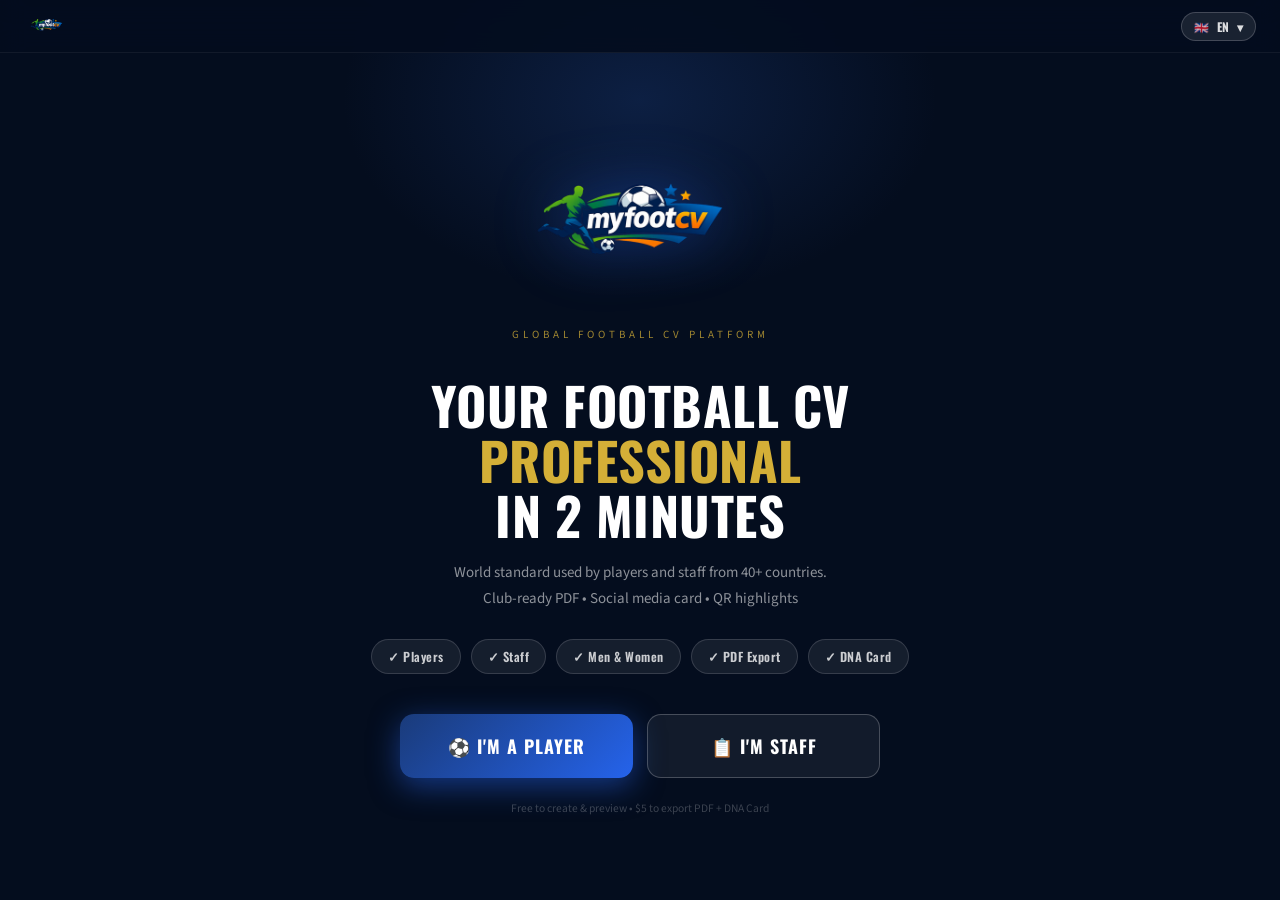
==== commit f3ea04e3: "Add files via upload Add official MyFootCV logo + favicon" ====
--- a/index.html
+++ b/index.html
@@ -4,6 +4,8 @@
 <meta charset="UTF-8"/>
 <meta name="viewport" content="width=device-width,initial-scale=1.0"/>
 <title>MyFootCV — Global Football CV Platform</title>
+<link rel="icon" type="image/png" href="favicon.png"/>
+<link rel="apple-touch-icon" href="favicon.png"/>
 <link href="https://fonts.googleapis.com/css2?family=Oswald:wght@400;500;600;700&family=Source+Sans+3:ital,wght@0,300;0,400;0,600;0,700;1,400;1,600&display=swap" rel="stylesheet"/>
 <style>
 *{box-sizing:border-box;margin:0;padding:0}
@@ -219,17 +221,14 @@
 
 <div class="scr on" id="s-landing">
   <div style="position:fixed;top:0;left:0;right:0;z-index:50;background:rgba(4,13,30,0.9);backdrop-filter:blur(12px);border-bottom:1px solid rgba(255,255,255,0.06);padding:10px 24px;display:flex;justify-content:space-between;align-items:center">
-    <div class="nav-logo">⚽ MYFOOTCV</div>
+    <div class="nav-logo"><img src="logo.png" alt="MyFootCV" style="height:32px;width:auto;vertical-align:middle"/></div>
     <div class="lang-wrap"><button class="lang-btn" id="lb-landing" onclick="toggleDrop('ld-landing',this)"><span id="lf-landing">🇫🇷</span><span id="lc-landing">FR</span>▾</button><div class="lang-drop" id="ld-landing"></div></div>
   </div>
   <div class="landing-glow"></div>
   <div class="landing-inner">
-    <div style="display:flex;align-items:center;justify-content:center;gap:16px;margin-bottom:36px">
-      <div class="landing-logo-ico">⚽</div>
-      <div>
-        <div style="font-size:34px;font-family:'Oswald',sans-serif;font-weight:700;color:white;letter-spacing:4px;text-transform:uppercase;line-height:1">MYFOOTCV</div>
-        <div style="font-size:11px;color:rgba(212,175,55,0.75);letter-spacing:4px;text-transform:uppercase;margin-top:2px">GLOBAL FOOTBALL CV PLATFORM</div>
-      </div>
+    <div style="display:flex;flex-direction:column;align-items:center;justify-content:center;margin-bottom:36px">
+      <img src="logo.png" alt="MyFootCV Logo" style="width:280px;max-width:80vw;height:auto;filter:drop-shadow(0 0 30px rgba(37,99,235,0.4))"/>
+      <div style="font-size:11px;color:rgba(212,175,55,0.75);letter-spacing:4px;text-transform:uppercase;margin-top:8px">GLOBAL FOOTBALL CV PLATFORM</div>
     </div>
     <h1 class="landing-h1" id="l-h1">TON CV FOOTBALL<br/><span style="color:#D4AF37" id="l-h2">PROFESSIONNEL</span><br/><span id="l-h3">EN 2 MINUTES</span></h1>
     <p style="font-size:15px;color:rgba(255,255,255,0.55);line-height:1.7;margin:0 0 28px" id="l-sub">Standard mondial utilisé par les joueurs et staff de 40+ pays.<br/>PDF club-ready • Card réseaux sociaux • QR highlights</p>
@@ -246,7 +245,7 @@
   <div class="nav">
     <button style="background:none;border:none;color:rgba(255,255,255,0.45);font-size:12.5px;font-weight:600;cursor:pointer" id="nav-home" onclick="goLanding()">← Accueil</button>
     <div style="display:flex;align-items:center;gap:10px">
-      <div class="nav-logo">⚽ MYFOOTCV</div>
+      <div class="nav-logo"><img src="logo.png" alt="MyFootCV" style="height:32px;width:auto;vertical-align:middle"/></div>
       <div style="display:flex;gap:6px">
         <button class="type-btn act" id="tb-player" onclick="setType('player')">⚽ Joueur</button>
         <button class="type-btn inact" id="tb-staff" onclick="setType('staff')">📋 Staff</button>
@@ -277,7 +276,7 @@
 <div class="scr" id="s-profile">
   <div class="nav">
     <div style="display:flex;align-items:center;gap:10px">
-      <div class="nav-logo">⚽ MYFOOTCV</div>
+      <div class="nav-logo"><img src="logo.png" alt="MyFootCV" style="height:32px;width:auto;vertical-align:middle"/></div>
       <div class="nav-badge" id="p-saved">✓ CV ENREGISTRÉ</div>
     </div>
     <div style="display:flex;gap:7px;align-items:center">
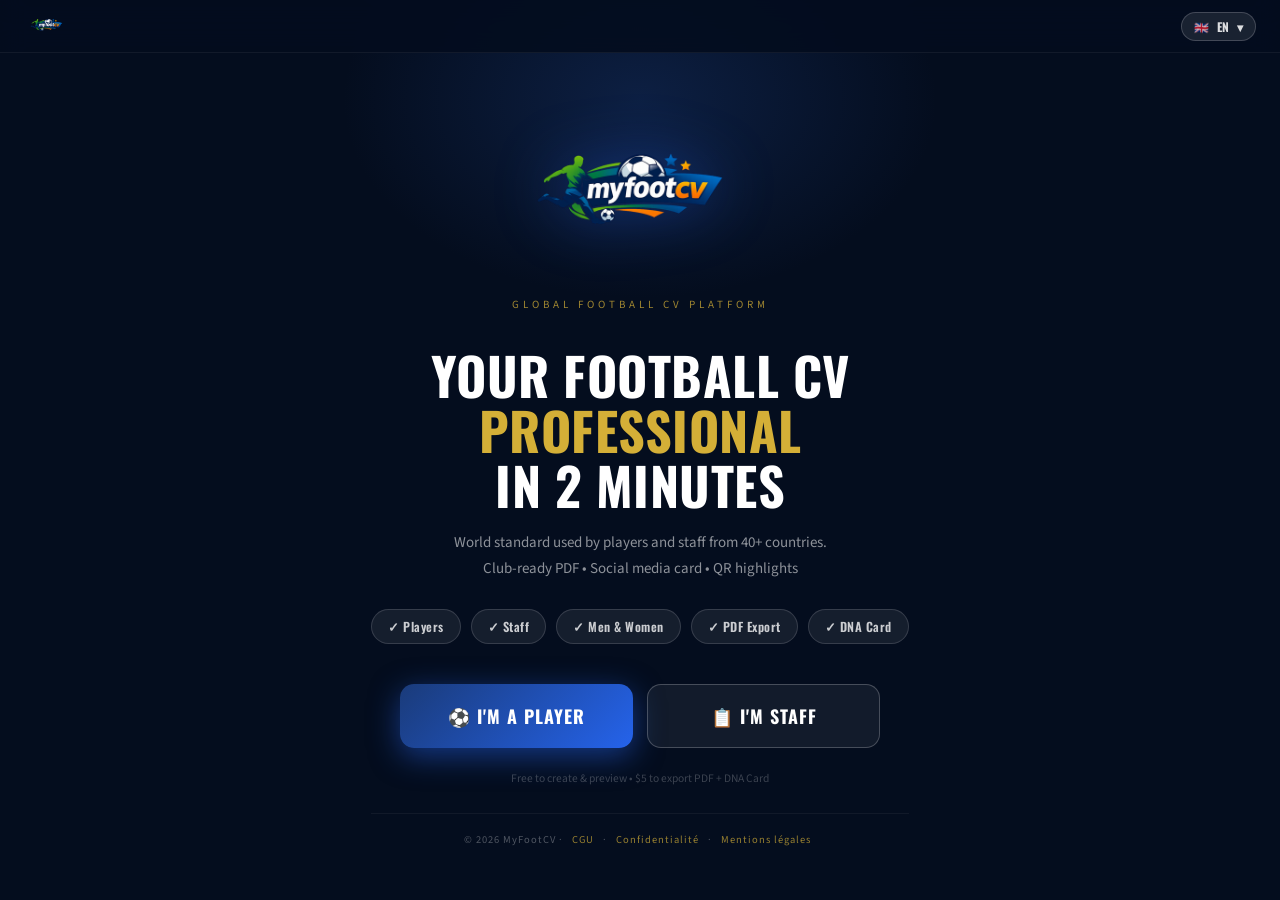
==== commit ceb4250a: "Add legal pages (CGU/Privacy/Mentions) + signup/login modal" ====
--- a/index.html
+++ b/index.html
@@ -7,6 +7,8 @@
 <link rel="icon" type="image/png" href="favicon.png"/>
 <link rel="apple-touch-icon" href="favicon.png"/>
 <link href="https://fonts.googleapis.com/css2?family=Oswald:wght@400;500;600;700&family=Source+Sans+3:ital,wght@0,300;0,400;0,600;0,700;1,400;1,600&display=swap" rel="stylesheet"/>
+<script type="module" src="supabase-client.js"></script>
+<script defer src="auth-modal.js"></script>
 <style>
 *{box-sizing:border-box;margin:0;padding:0}
 body{font-family:'Source Sans 3',sans-serif;background:#f0f3f8;color:#0B1B3F;min-height:100vh}
@@ -238,6 +240,12 @@
       <button class="btn-staff" id="l-btnS" onclick="goForm('staff')">📋 JE SUIS STAFF</button>
     </div>
     <div style="margin-top:22px;font-size:11.5px;color:rgba(255,255,255,0.22)" id="l-price">Gratuit pour créer &amp; prévisualiser • $5 pour exporter PDF + DNA Card</div>
+    <div style="margin-top:26px;padding-top:18px;border-top:1px solid rgba(255,255,255,0.05);font-size:10.5px;color:rgba(255,255,255,0.3);text-align:center;letter-spacing:1px">
+      © 2026 MyFootCV ·
+      <a href="terms.html" style="color:rgba(212,175,55,0.7);text-decoration:none;margin:0 6px">CGU</a> ·
+      <a href="privacy.html" style="color:rgba(212,175,55,0.7);text-decoration:none;margin:0 6px">Confidentialité</a> ·
+      <a href="legal.html" style="color:rgba(212,175,55,0.7);text-decoration:none;margin:0 6px">Mentions légales</a>
+    </div>
   </div>
 </div>
 
@@ -2668,6 +2676,18 @@
   activeCV="pdf";setActiveCV("pdf");
   showScr("profile");
   updateReferralDisplay();
+  // ─── Sauvegarde Supabase (BDD) si utilisateur connecté ───
+  if(window.MyFootCV&&window.MyFootCV.saveCv){
+    window.MyFootCV.getCurrentUser().then(user=>{
+      if(user&&user.profile){
+        window.MyFootCV.saveCv(savedCV,type).then(r=>{
+          if(r.ok){showToastMsg("☁️ CV synchronisé en cloud");window.MyFootCV.logEvent("CV_SAVED",{slug:r.cv.slug,type:type});}
+        });
+      }else{
+        showToastMsg("💡 Connecte-toi pour sauvegarder en cloud (admin.html)");
+      }
+    }).catch(()=>{});
+  }
   // Toast confirmation
   showToastMsg("✅ CV mis à jour avec succès");
 }
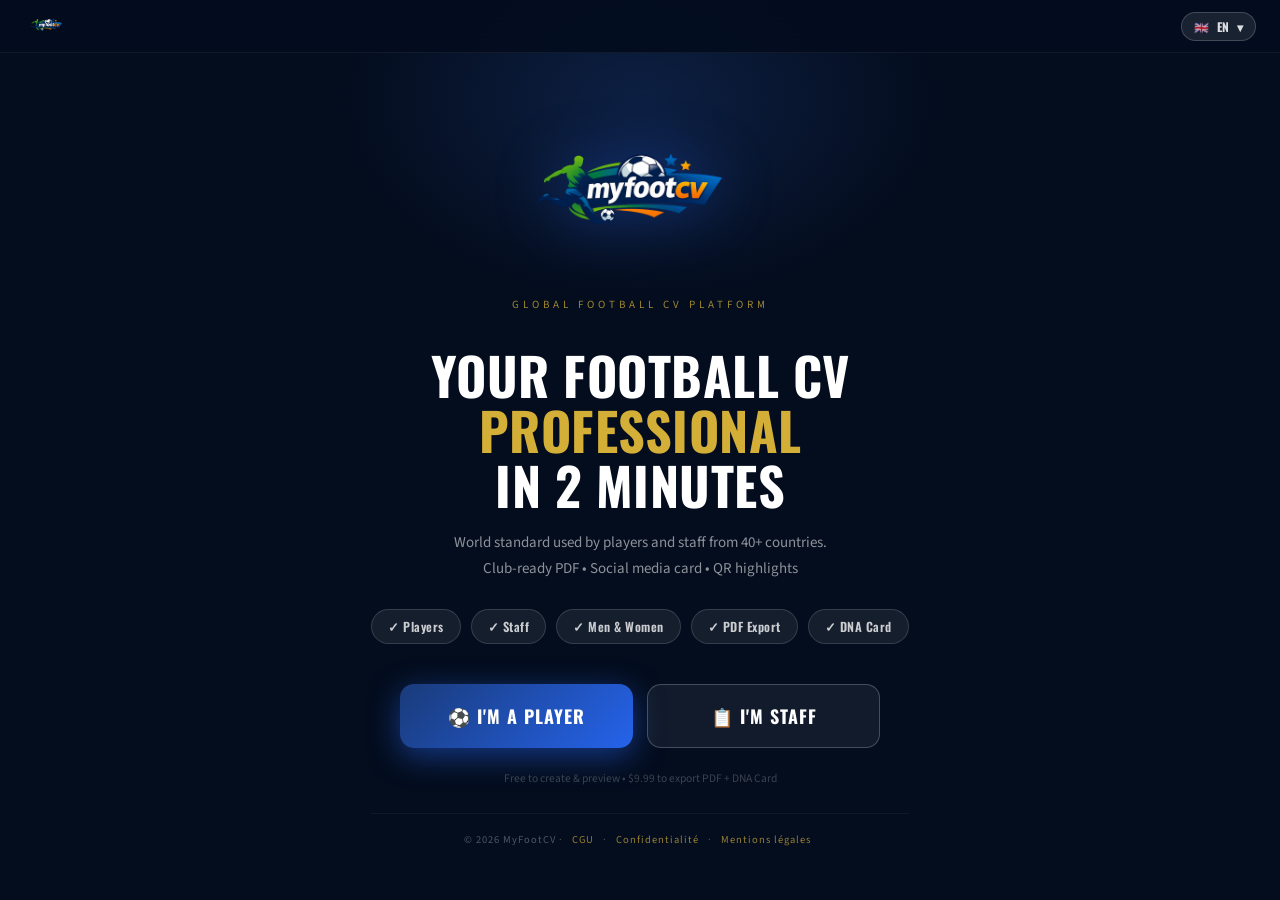
==== commit 40b427ba: "Pricing update: Edit $1->$2.99, Export $5->$9.99 (Pro Lifetime) + pricing.js" ====
--- a/index.html
+++ b/index.html
@@ -4,11 +4,28 @@
 <meta charset="UTF-8"/>
 <meta name="viewport" content="width=device-width,initial-scale=1.0"/>
 <title>MyFootCV — Global Football CV Platform</title>
+<meta name="description" content="Crée ton CV football professionnel en 2 minutes. Joueurs & Staff. PDF + DNA Card + QR vidéo. Standard mondial utilisé par 40+ pays."/>
+<meta name="theme-color" content="#1A3B7A"/>
+<meta name="apple-mobile-web-app-capable" content="yes"/>
+<meta name="apple-mobile-web-app-status-bar-style" content="black-translucent"/>
+<meta name="apple-mobile-web-app-title" content="MyFootCV"/>
+<meta name="mobile-web-app-capable" content="yes"/>
+<meta name="application-name" content="MyFootCV"/>
+<link rel="manifest" href="manifest.json"/>
+<link rel="icon" type="image/png" sizes="32x32" href="favicon-32.png"/>
 <link rel="icon" type="image/png" href="favicon.png"/>
-<link rel="apple-touch-icon" href="favicon.png"/>
+<link rel="apple-touch-icon" sizes="180x180" href="apple-touch-icon.png"/>
+<link rel="apple-touch-icon" href="apple-touch-icon.png"/>
+<meta property="og:type" content="website"/>
+<meta property="og:title" content="MyFootCV — Global Football CV Platform"/>
+<meta property="og:description" content="Crée ton CV football professionnel en 2 minutes. Joueurs & Staff. PDF + DNA Card + QR vidéo."/>
+<meta property="og:image" content="https://www.myfootcv.com/logo.png"/>
+<meta property="og:url" content="https://www.myfootcv.com"/>
+<meta name="twitter:card" content="summary_large_image"/>
 <link href="https://fonts.googleapis.com/css2?family=Oswald:wght@400;500;600;700&family=Source+Sans+3:ital,wght@0,300;0,400;0,600;0,700;1,400;1,600&display=swap" rel="stylesheet"/>
 <script type="module" src="supabase-client.js"></script>
 <script defer src="auth-modal.js"></script>
+<script defer src="pwa-installer.js"></script>
 <style>
 *{box-sizing:border-box;margin:0;padding:0}
 body{font-family:'Source Sans 3',sans-serif;background:#f0f3f8;color:#0B1B3F;min-height:100vh}
@@ -239,7 +256,7 @@
       <button class="btn-player" id="l-btnP" onclick="goForm('player')">⚽ JE SUIS JOUEUR</button>
       <button class="btn-staff" id="l-btnS" onclick="goForm('staff')">📋 JE SUIS STAFF</button>
     </div>
-    <div style="margin-top:22px;font-size:11.5px;color:rgba(255,255,255,0.22)" id="l-price">Gratuit pour créer &amp; prévisualiser • $5 pour exporter PDF + DNA Card</div>
+    <div style="margin-top:22px;font-size:11.5px;color:rgba(255,255,255,0.22)" id="l-price">Gratuit pour créer &amp; prévisualiser • $9.99 pour exporter PDF + DNA Card</div>
     <div style="margin-top:26px;padding-top:18px;border-top:1px solid rgba(255,255,255,0.05);font-size:10.5px;color:rgba(255,255,255,0.3);text-align:center;letter-spacing:1px">
       © 2026 MyFootCV ·
       <a href="terms.html" style="color:rgba(212,175,55,0.7);text-decoration:none;margin:0 6px">CGU</a> ·
@@ -289,7 +306,7 @@
     </div>
     <div style="display:flex;gap:7px;align-items:center">
       <button onclick="goEdit()" style="padding:5px 11px;border:1px solid rgba(255,255,255,0.2);border-radius:6px;background:rgba(255,255,255,0.07);color:white;font-size:10.5px;font-weight:700;cursor:pointer;font-family:'Oswald',sans-serif;text-transform:uppercase" id="p-edit-btn">✏️ Modifier</button>
-      <button onclick="openPaywall()" style="padding:5px 13px;background:linear-gradient(135deg,#1A3B7A,#D4AF37);border:none;border-radius:6px;color:white;font-size:10.5px;font-weight:700;cursor:pointer;font-family:'Oswald',sans-serif;text-transform:uppercase;letter-spacing:0.5px" id="p-export-btn">↓ Export PDF — $5</button>
+      <button onclick="openPaywall()" style="padding:5px 13px;background:linear-gradient(135deg,#1A3B7A,#D4AF37);border:none;border-radius:6px;color:white;font-size:10.5px;font-weight:700;cursor:pointer;font-family:'Oswald',sans-serif;text-transform:uppercase;letter-spacing:0.5px" id="p-export-btn">↓ Export PDF — $9.99</button>
       <button onclick="goNew()" style="padding:5px 11px;border:1px solid rgba(255,255,255,0.2);border-radius:6px;background:rgba(255,255,255,0.05);color:rgba(255,255,255,0.65);font-size:10.5px;font-weight:700;cursor:pointer;font-family:'Oswald',sans-serif;text-transform:uppercase" id="p-new-btn">+ Nouveau</button>
       <div class="lang-wrap"><button class="lang-btn" id="lb-prof" onclick="toggleDrop('ld-prof',this)"><span id="lf-prof">🇫🇷</span><span id="lc-prof">FR</span>▾</button><div class="lang-drop" id="ld-prof"></div></div>
     </div>
@@ -311,7 +328,7 @@
     <div class="action-grid">
       <button class="action-btn prim" onclick="openPaywall()">
         <div class="action-lbl">📄 Exporter PDF</div>
-        <div class="action-sub">PDF + QR • $5</div>
+        <div class="action-sub">PDF + QR • $9.99</div>
       </button>
       <button class="action-btn sec" onclick="goEdit()">
         <div class="action-lbl">✏️ Modifier CV</div>
@@ -354,7 +371,7 @@
       </div>
 
       <div style="font-size:10.5px;color:#1e40af;line-height:1.5;background:rgba(255,255,255,0.5);border-radius:6px;padding:7px 10px">
-        💡 <strong>Comment ça marche :</strong> Partagez votre code avec vos amis joueurs / staff. Quand ils créent leur CV et achètent (PDF $5 ou modification $1), <strong>vous touchez 15% automatiquement</strong>.
+        💡 <strong>Comment ça marche :</strong> Partagez votre code avec vos amis joueurs / staff. Quand ils créent leur CV et achètent (Pro $9.99 ou édition $2.99), <strong>vous touchez 15% automatiquement</strong>.
       </div>
     </div>
   </div>
@@ -471,9 +488,9 @@
           <div class="fld" style="margin:0 0 8px 0">
             <label style="font-size:9px">Type de code (s'applique sur quel paywall ?)</label>
             <select class="sel" id="pc-type">
-              <option value="all">🌐 Tous les achats (Export $5 + Edit $1)</option>
-              <option value="export">📄 Export PDF seulement ($5)</option>
-              <option value="edit">✏️ Modification CV seulement ($1)</option>
+              <option value="all">🌐 Tous les achats (Pro $9.99 + Edit $2.99)</option>
+              <option value="export">📄 Export PDF seulement ($9.99)</option>
+              <option value="edit">✏️ Modification CV seulement ($2.99)</option>
             </select>
           </div>
           <button onclick="createPromoCode()" style="width:100%;padding:10px;background:linear-gradient(135deg,#1A3B7A,#2563EB);color:white;border:none;border-radius:8px;font-size:12px;font-weight:700;font-family:'Oswald',sans-serif;text-transform:uppercase;letter-spacing:0.5px;cursor:pointer">➕ Créer le code promo</button>
@@ -526,8 +543,8 @@
     <div style="font-size:42px;margin-bottom:8px;text-align:center">✏️</div>
     <div style="font-size:22px;font-family:'Oswald',sans-serif;font-weight:700;color:#0B1B3F;text-transform:uppercase;text-align:center;margin-bottom:4px">Modifier votre CV</div>
     <div style="text-align:center;margin-bottom:12px">
-      <span id="paywall-base-price-edit" style="display:none;text-decoration:line-through;color:#999;font-size:16px;font-family:'Oswald',sans-serif;margin-right:8px">$1.00</span>
-      <span id="paywall-final-price-edit" style="font-size:28px;font-family:'Oswald',sans-serif;font-weight:900;color:#1A3B7A">$1.00</span>
+      <span id="paywall-base-price-edit" style="display:none;text-decoration:line-through;color:#999;font-size:16px;font-family:'Oswald',sans-serif;margin-right:8px">$2.99</span>
+      <span id="paywall-final-price-edit" style="font-size:28px;font-family:'Oswald',sans-serif;font-weight:900;color:#1A3B7A">$2.99</span>
     </div>
 
     <!-- Champs verrouillés -->
@@ -572,8 +589,8 @@
 
     <!-- Affichage du prix avec promo -->
     <div style="text-align:center;margin-bottom:6px">
-      <span id="paywall-base-price-export" style="display:none;text-decoration:line-through;color:#999;font-size:18px;font-family:'Oswald',sans-serif;margin-right:8px">$5.00</span>
-      <span id="paywall-final-price-export" style="font-size:36px;font-family:'Oswald',sans-serif;font-weight:900;color:#1A3B7A">$5.00</span>
+      <span id="paywall-base-price-export" style="display:none;text-decoration:line-through;color:#999;font-size:18px;font-family:'Oswald',sans-serif;margin-right:8px">$9.99</span>
+      <span id="paywall-final-price-export" style="font-size:36px;font-family:'Oswald',sans-serif;font-weight:900;color:#1A3B7A">$9.99</span>
     </div>
 
     <!-- Code promo input -->
@@ -881,7 +898,7 @@
     sub:"Standard mondial utilisé par les joueurs et staff de 40+ pays.<br/>PDF club-ready • Card réseaux sociaux • QR highlights",
     badges:["✓ Joueurs","✓ Staff","✓ Hommes &amp; Femmes","✓ PDF Export","✓ DNA Card"],
     btnP:"⚽ JE SUIS JOUEUR",btnS:"📋 JE SUIS STAFF",
-    price:"Gratuit pour créer &amp; prévisualiser • $5 pour exporter PDF + DNA Card",
+    price:"Gratuit pour créer &amp; prévisualiser • $9.99 pour exporter PDF + DNA Card",
     home:"← Accueil",typeP:"⚽ Joueur",typeS:"📋 Staff",
     steps:["Identité","Profil","Attributs","Carrière"],
     back:"← Retour",next1:"Suivant : Profil →",next2:"Suivant : Attributs →",next3:"Suivant : Carrière →",
@@ -889,14 +906,14 @@
     prevLbl:"Aperçu CV",prevTitle:"Remplissez le formulaire",
     prevSub:"Votre CV apparaîtra après avoir cliqué sur<br/><strong style=\"color:#059669\">✓ Enregistrer</strong>",
     saved:"✓ CV ENREGISTRÉ",okTitle:"CV enregistré avec succès !",okSub:"Exportez en PDF + DNA Card pour partager avec des clubs et agents",
-    expSm:"Exporter →",editBtn:"✏️ Modifier",expBtn:"↓ Export PDF — $5",newBtn:"+ Nouveau",
+    expSm:"Exporter →",editBtn:"✏️ Modifier",expBtn:"↓ Export PDF — $9.99",newBtn:"+ Nouveau",
     cvPdf:"📄 CV PDF Club",cvDna:"🎮 DNA Card"},
   en:{code:"en",flag:"🇬🇧",name:"English",
     h1:"YOUR FOOTBALL CV",h2:"PROFESSIONAL",h3:"IN 2 MINUTES",
     sub:"World standard used by players and staff from 40+ countries.<br/>Club-ready PDF • Social media card • QR highlights",
     badges:["✓ Players","✓ Staff","✓ Men &amp; Women","✓ PDF Export","✓ DNA Card"],
     btnP:"⚽ I'M A PLAYER",btnS:"📋 I'M STAFF",
-    price:"Free to create &amp; preview • $5 to export PDF + DNA Card",
+    price:"Free to create &amp; preview • $9.99 to export PDF + DNA Card",
     home:"← Home",typeP:"⚽ Player",typeS:"📋 Staff",
     steps:["Identity","Profile","Attributes","Career"],
     back:"← Back",next1:"Next: Profile →",next2:"Next: Attributes →",next3:"Next: Career →",
@@ -904,14 +921,14 @@
     prevLbl:"CV Preview",prevTitle:"Fill in the form",
     prevSub:"Your CV will appear after clicking<br/><strong style=\"color:#059669\">✓ Save</strong>",
     saved:"✓ CV SAVED",okTitle:"CV saved successfully!",okSub:"Export as PDF + DNA Card to share with clubs and agents",
-    expSm:"Export →",editBtn:"✏️ Edit",expBtn:"↓ Export PDF — $5",newBtn:"+ New",
+    expSm:"Export →",editBtn:"✏️ Edit",expBtn:"↓ Export PDF — $9.99",newBtn:"+ New",
     cvPdf:"📄 Club PDF CV",cvDna:"🎮 DNA Card"},
   es:{code:"es",flag:"🇪🇸",name:"Español",
     h1:"TU CV DE FÚTBOL",h2:"PROFESIONAL",h3:"EN 2 MINUTOS",
     sub:"Estándar mundial usado por jugadores y staff de 40+ países.<br/>PDF listo para clubes • Card redes sociales • QR highlights",
     badges:["✓ Jugadores","✓ Staff","✓ Hombres &amp; Mujeres","✓ PDF Export","✓ DNA Card"],
     btnP:"⚽ SOY JUGADOR",btnS:"📋 SOY STAFF",
-    price:"Gratis para crear &amp; previsualizar • $5 para exportar PDF + DNA Card",
+    price:"Gratis para crear &amp; previsualizar • $9.99 para exportar PDF + DNA Card",
     home:"← Inicio",typeP:"⚽ Jugador",typeS:"📋 Staff",
     steps:["Identidad","Perfil","Atributos","Carrera"],
     back:"← Atrás",next1:"Siguiente: Perfil →",next2:"Siguiente: Atributos →",next3:"Siguiente: Carrera →",
@@ -919,14 +936,14 @@
     prevLbl:"Vista previa CV",prevTitle:"Rellena el formulario",
     prevSub:"Tu CV aparecerá tras hacer clic en<br/><strong style=\"color:#059669\">✓ Guardar</strong>",
     saved:"✓ CV GUARDADO",okTitle:"¡CV guardado con éxito!",okSub:"Exporta en PDF + DNA Card para compartir con clubes y agentes",
-    expSm:"Exportar →",editBtn:"✏️ Editar",expBtn:"↓ Exportar PDF — $5",newBtn:"+ Nuevo",
+    expSm:"Exportar →",editBtn:"✏️ Editar",expBtn:"↓ Exportar PDF — $9.99",newBtn:"+ Nuevo",
     cvPdf:"📄 CV PDF Club",cvDna:"🎮 DNA Card"},
   pt:{code:"pt",flag:"🇵🇹",name:"Português",
     h1:"O TEU CV DE FUTEBOL",h2:"PROFISSIONAL",h3:"EM 2 MINUTOS",
     sub:"Padrão mundial usado por jogadores e staff de 40+ países.<br/>PDF pronto para clubes • Card redes sociais • QR highlights",
     badges:["✓ Jogadores","✓ Staff","✓ Homens &amp; Mulheres","✓ PDF Export","✓ DNA Card"],
     btnP:"⚽ SOU JOGADOR",btnS:"📋 SOU STAFF",
-    price:"Grátis para criar &amp; pré-visualizar • $5 para exportar PDF + DNA Card",
+    price:"Grátis para criar &amp; pré-visualizar • $9.99 para exportar PDF + DNA Card",
     home:"← Início",typeP:"⚽ Jogador",typeS:"📋 Staff",
     steps:["Identidade","Perfil","Atributos","Carreira"],
     back:"← Voltar",next1:"Seguinte: Perfil →",next2:"Seguinte: Atributos →",next3:"Seguinte: Carreira →",
@@ -934,14 +951,14 @@
     prevLbl:"Pré-visualização CV",prevTitle:"Preencha o formulário",
     prevSub:"O seu CV aparecerá após clicar em<br/><strong style=\"color:#059669\">✓ Guardar</strong>",
     saved:"✓ CV GUARDADO",okTitle:"CV guardado com sucesso!",okSub:"Exporta em PDF + DNA Card para partilhar com clubes e agentes",
-    expSm:"Exportar →",editBtn:"✏️ Editar",expBtn:"↓ Exportar PDF — $5",newBtn:"+ Novo",
+    expSm:"Exportar →",editBtn:"✏️ Editar",expBtn:"↓ Exportar PDF — $9.99",newBtn:"+ Novo",
     cvPdf:"📄 CV PDF Clube",cvDna:"🎮 DNA Card"},
   ar:{code:"ar",flag:"🇸🇦",name:"العربية",
     h1:"سيرتك الذاتية الكروية",h2:"الاحترافية",h3:"في دقيقتين",
     sub:"المعيار العالمي للاعبين وطواقم من 40+ دولة.<br/>PDF جاهز للأندية • بطاقة شبكات اجتماعية • QR Highlights",
     badges:["✓ اللاعبون","✓ الطاقم","✓ رجال ونساء","✓ PDF Export","✓ DNA Card"],
     btnP:"⚽ أنا لاعب",btnS:"📋 أنا من الطاقم",
-    price:"مجاني للإنشاء والمعاينة • $5 لتصدير PDF + DNA Card",
+    price:"مجاني للإنشاء والمعاينة • $9.99 لتصدير PDF + DNA Card",
     home:"الرئيسية ←",typeP:"⚽ لاعب",typeS:"📋 طاقم",
     steps:["الهوية","الملف","الصفات","المسيرة"],
     back:"رجوع →",next1:"التالي: الملف ←",next2:"التالي: الصفات ←",next3:"التالي: المسيرة ←",
@@ -949,14 +966,14 @@
     prevLbl:"معاينة السيرة",prevTitle:"أكمل النموذج",
     prevSub:"ستظهر سيرتك الذاتية بعد النقر على<br/><strong style=\"color:#059669\">✓ حفظ</strong>",
     saved:"✓ تم الحفظ",okTitle:"تم الحفظ بنجاح!",okSub:"صدّر PDF + DNA Card للمشاركة مع الأندية والوكلاء",
-    expSm:"تصدير ←",editBtn:"✏️ تعديل",expBtn:"↓ تصدير PDF — $5",newBtn:"+ جديد",
+    expSm:"تصدير ←",editBtn:"✏️ تعديل",expBtn:"↓ تصدير PDF — $9.99",newBtn:"+ جديد",
     cvPdf:"📄 PDF للأندية",cvDna:"🎮 بطاقة DNA"},
   it:{code:"it",flag:"🇮🇹",name:"Italiano",
     h1:"IL TUO CV CALCISTICO",h2:"PROFESSIONALE",h3:"IN 2 MINUTI",
     sub:"Standard mondiale utilizzato da giocatori e staff di 40+ paesi.<br/>PDF pronto per i club • Card social media • QR highlights",
     badges:["✓ Giocatori","✓ Staff","✓ Uomini &amp; Donne","✓ PDF Export","✓ DNA Card"],
     btnP:"⚽ SONO GIOCATORE",btnS:"📋 SONO STAFF",
-    price:"Gratis per creare &amp; visualizzare • $5 per esportare PDF + DNA Card",
+    price:"Gratis per creare &amp; visualizzare • $9.99 per esportare PDF + DNA Card",
     home:"← Home",typeP:"⚽ Giocatore",typeS:"📋 Staff",
     steps:["Identità","Profilo","Attributi","Carriera"],
     back:"← Indietro",next1:"Avanti: Profilo →",next2:"Avanti: Attributi →",next3:"Avanti: Carriera →",
@@ -964,14 +981,14 @@
     prevLbl:"Anteprima CV",prevTitle:"Compila il modulo",
     prevSub:"Il tuo CV apparirà dopo aver cliccato su<br/><strong style=\"color:#059669\">✓ Salva</strong>",
     saved:"✓ CV SALVATO",okTitle:"CV salvato con successo!",okSub:"Esporta in PDF + DNA Card per condividere con club e agenti",
-    expSm:"Esporta →",editBtn:"✏️ Modifica",expBtn:"↓ Esporta PDF — $5",newBtn:"+ Nuovo",
+    expSm:"Esporta →",editBtn:"✏️ Modifica",expBtn:"↓ Esporta PDF — $9.99",newBtn:"+ Nuovo",
     cvPdf:"📄 CV PDF Club",cvDna:"🎮 DNA Card"},
   de:{code:"de",flag:"🇩🇪",name:"Deutsch",
     h1:"DEIN FUSSBALL-CV",h2:"PROFESSIONELL",h3:"IN 2 MINUTEN",
     sub:"Weltstandard für Spieler und Staff aus 40+ Ländern.<br/>Club-fertige PDF • Social Media Karte • QR Highlights",
     badges:["✓ Spieler","✓ Staff","✓ Männer &amp; Frauen","✓ PDF Export","✓ DNA Card"],
     btnP:"⚽ ICH BIN SPIELER",btnS:"📋 ICH BIN STAFF",
-    price:"Kostenlos erstellen &amp; vorschauen • $5 für PDF + DNA Card Export",
+    price:"Kostenlos erstellen &amp; vorschauen • $9.99 für PDF + DNA Card Export",
     home:"← Startseite",typeP:"⚽ Spieler",typeS:"📋 Staff",
     steps:["Identität","Profil","Attribute","Karriere"],
     back:"← Zurück",next1:"Weiter: Profil →",next2:"Weiter: Attribute →",next3:"Weiter: Karriere →",
@@ -979,7 +996,7 @@
     prevLbl:"CV Vorschau",prevTitle:"Formular ausfüllen",
     prevSub:"Dein CV erscheint nach Klick auf<br/><strong style=\"color:#059669\">✓ Speichern</strong>",
     saved:"✓ CV GESPEICHERT",okTitle:"CV erfolgreich gespeichert!",okSub:"Als PDF + DNA Card exportieren um mit Clubs und Agenten zu teilen",
-    expSm:"Export →",editBtn:"✏️ Bearbeiten",expBtn:"↓ PDF Export — $5",newBtn:"+ Neu",
+    expSm:"Export →",editBtn:"✏️ Bearbeiten",expBtn:"↓ PDF Export — $9.99",newBtn:"+ Neu",
     cvPdf:"📄 Club PDF CV",cvDna:"🎮 DNA Karte"}
 };
 
@@ -1267,8 +1284,12 @@
   const msg=document.getElementById("promo-msg-"+paywallType);if(msg)msg.innerHTML="";
   updatePaywallPrice(paywallType);
 }
+// Prix MyFootCV (mis à jour selon analyse Stripe + marché)
+// Mis à jour 12/06/2026 - voir pricing.js pour la détection géographique complète
+const MFC_PRICE_EXPORT = 9.99;  // Pro Lifetime / Export PDF + DNA Card (était $5)
+const MFC_PRICE_EDIT   = 2.99;  // Édition unique (était $1, non-viable avec Stripe fees)
 function updatePaywallPrice(paywallType){
-  const base=paywallType==="export"?5:1;
+  const base=paywallType==="export"?MFC_PRICE_EXPORT:MFC_PRICE_EDIT;
   const finalPrice=appliedPromo?(base*(1-appliedPromo.discount/100)).toFixed(2):base.toFixed(2);
   const el=document.getElementById("paywall-final-price-"+paywallType);
   const cmpEl=document.getElementById("paywall-base-price-"+paywallType);
@@ -1276,7 +1297,7 @@
   if(cmpEl){cmpEl.style.display=appliedPromo?"inline":"none";cmpEl.textContent="$"+base.toFixed(2);}
 }
 function confirmPaywallPayment(paywallType){
-  const basePrice=paywallType==="export"?5:1;
+  const basePrice=paywallType==="export"?MFC_PRICE_EXPORT:MFC_PRICE_EDIT;
   const finalPrice=appliedPromo?(basePrice*(1-appliedPromo.discount/100)):basePrice;
   const myDev=deviceFingerprint();
   const myEmail=(savedCV&&savedCV.email)||"anon";
@@ -2126,7 +2147,7 @@
   ${isEditMode?`<div style="background:linear-gradient(135deg,#fef3c7,#fde68a);border:1.5px solid #f59e0b;border-radius:10px;padding:11px 14px;margin-bottom:14px;display:flex;align-items:center;gap:11px">
     <span style="font-size:24px">🔒</span>
     <div style="flex:1">
-      <div style="font-size:11.5px;font-weight:700;color:#92400e;font-family:'Oswald',sans-serif;text-transform:uppercase;letter-spacing:0.5px">Mode édition payant activé — $1</div>
+      <div style="font-size:11.5px;font-weight:700;color:#92400e;font-family:'Oswald',sans-serif;text-transform:uppercase;letter-spacing:0.5px">Mode édition payant activé — $2.99</div>
       <div style="font-size:10.5px;color:#92400e;margin-top:2px;line-height:1.4"><strong>Nom · Date de naissance · Nationalité</strong> verrouillés (anti-fraude). Tout le reste est modifiable.</div>
     </div>
   </div>`:""}
